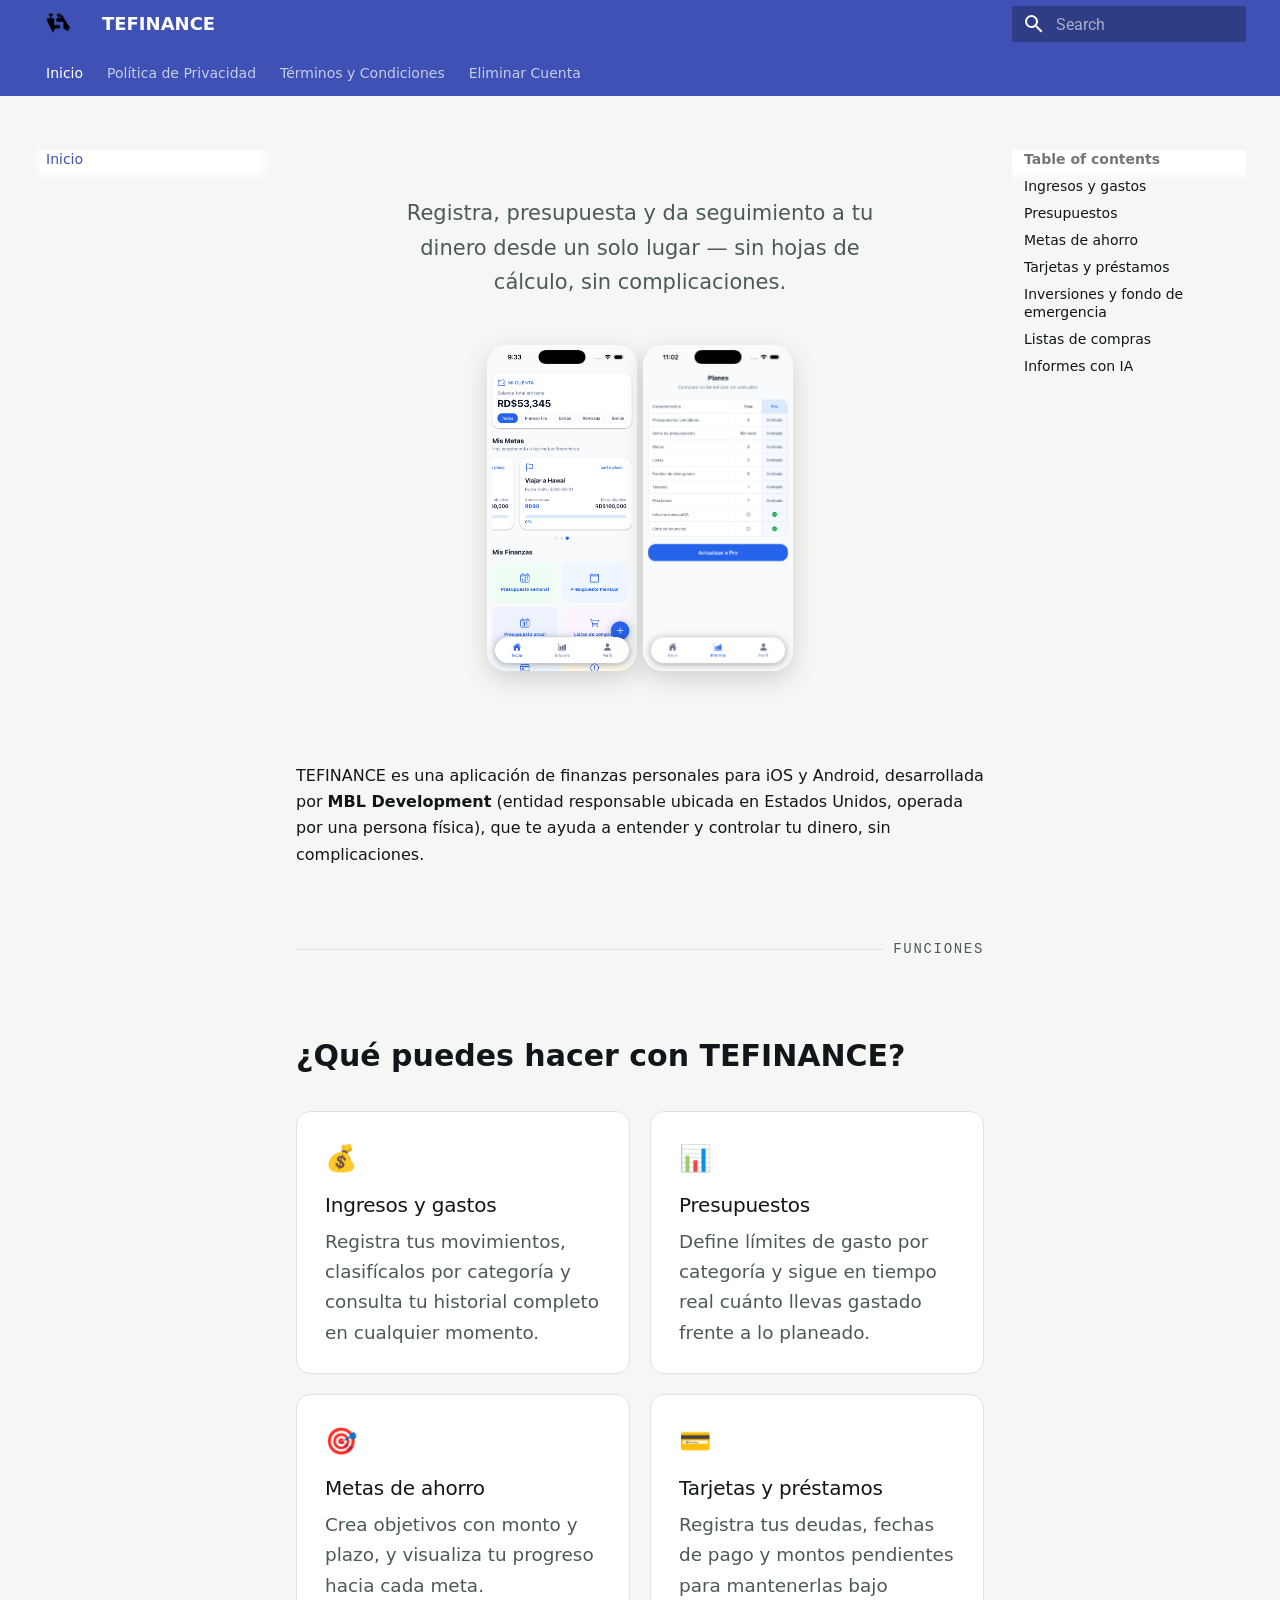
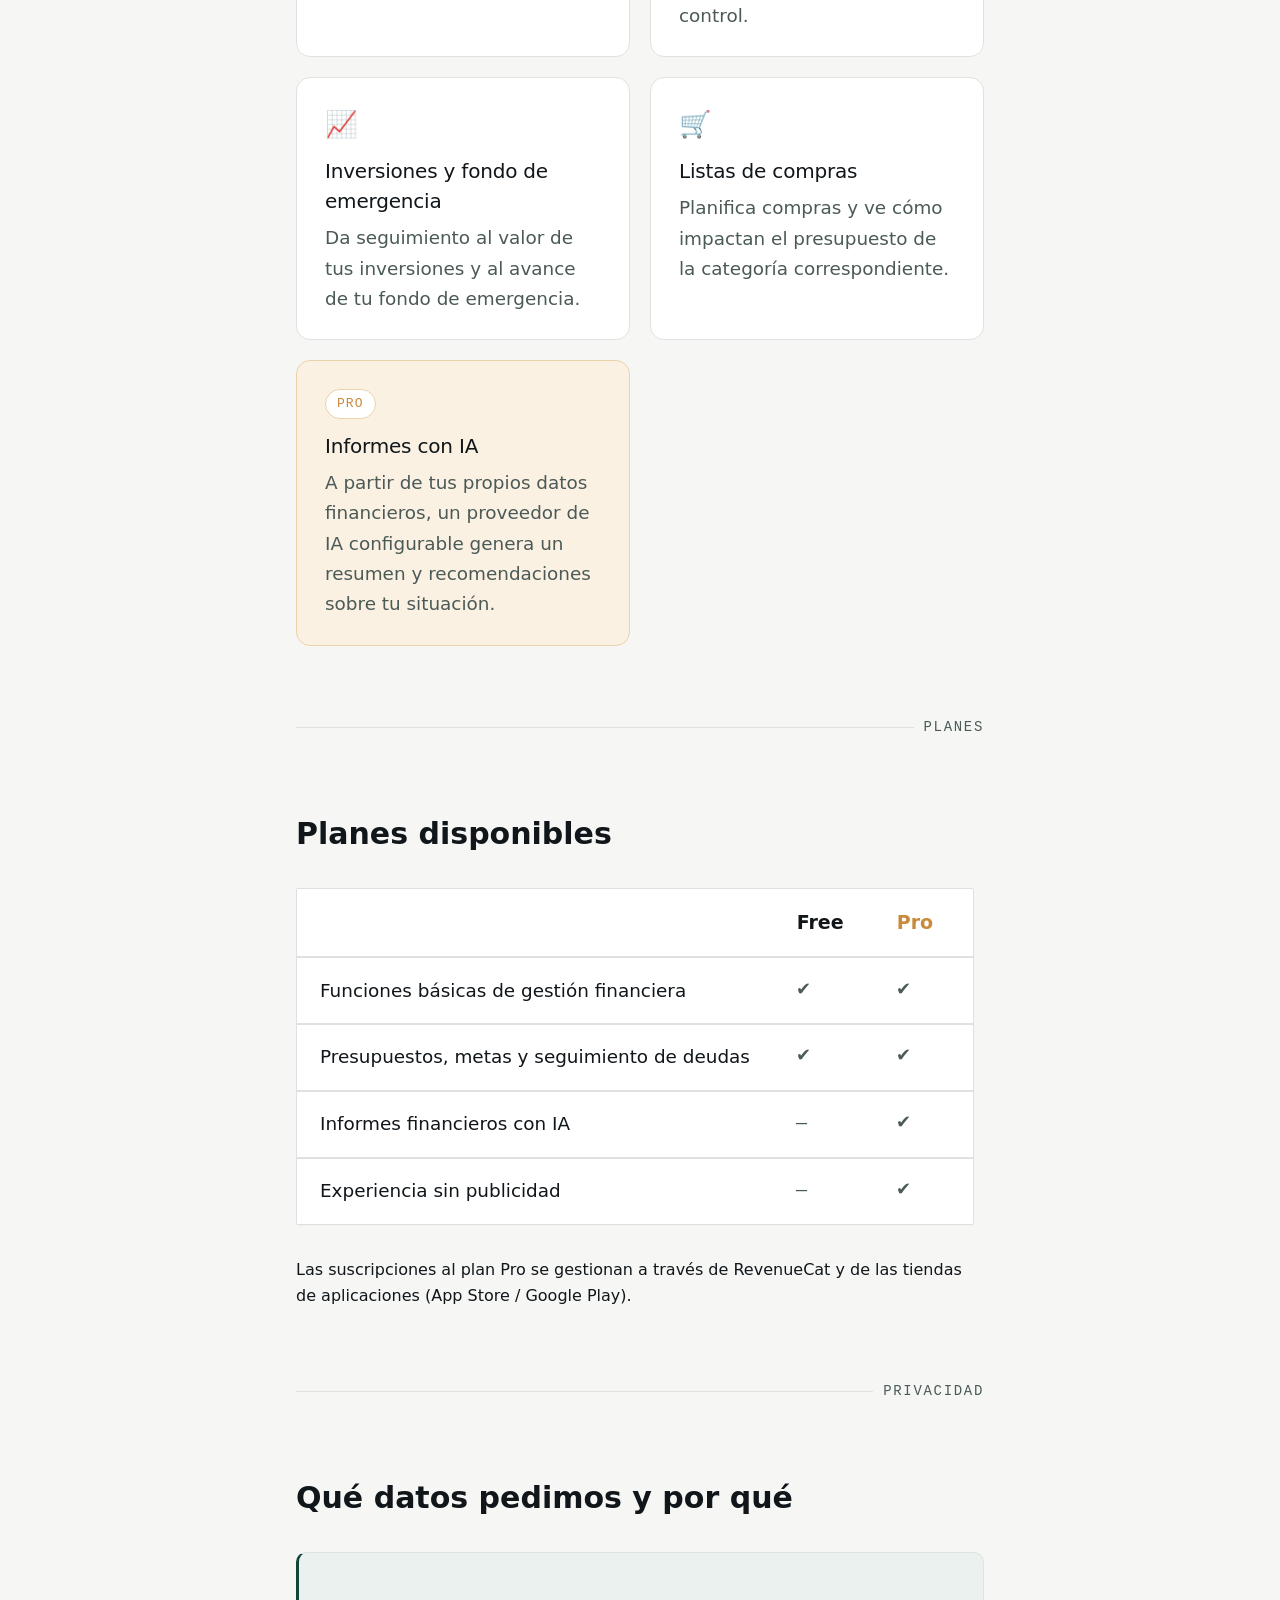
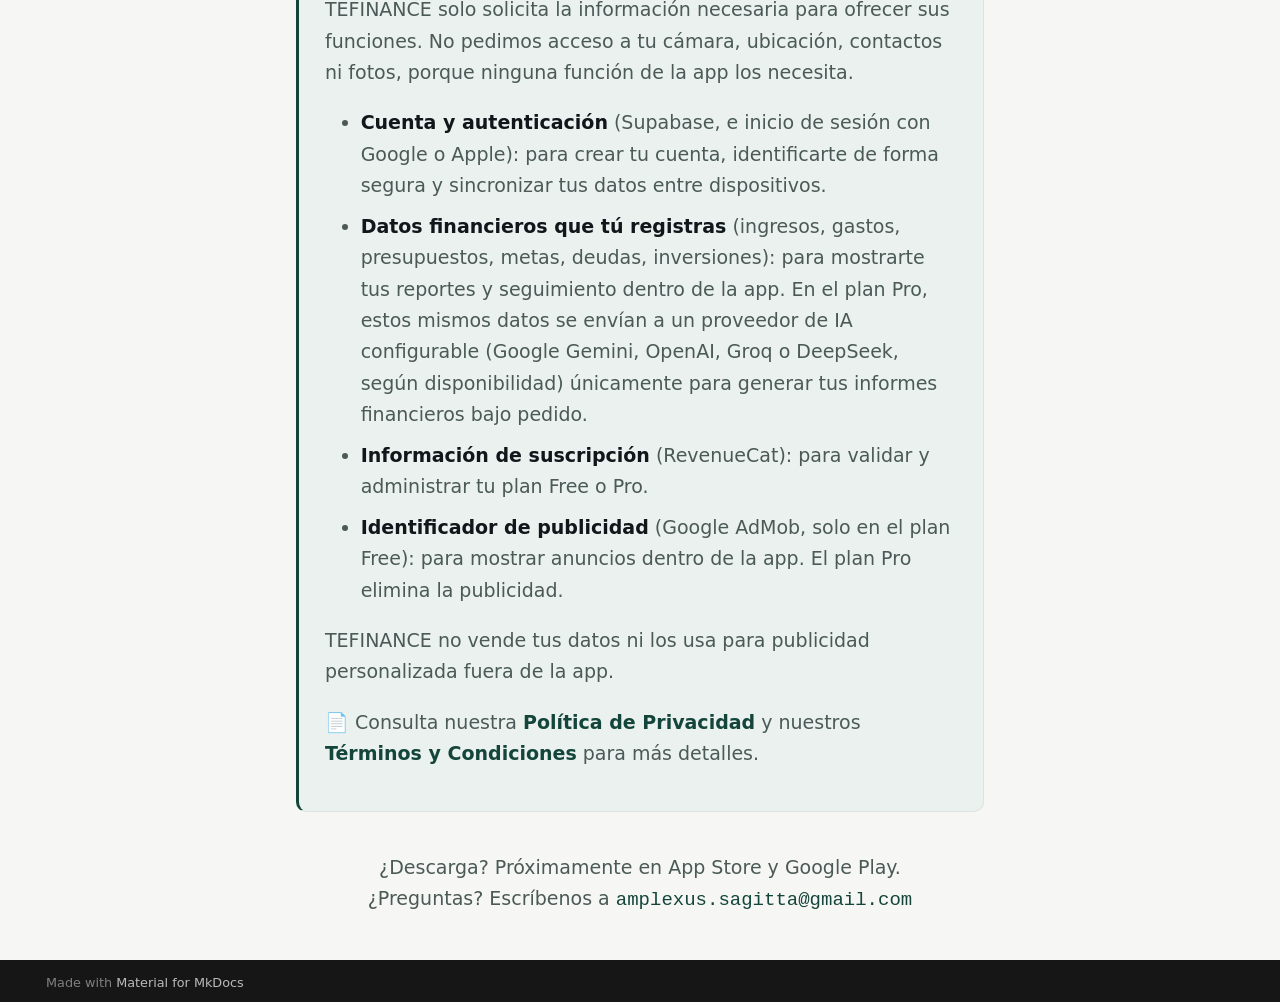
==== index.html @ fc6d8203 "Deployed 354c9df with MkDocs version: 1.6.1" ====
<!doctype html>
<html lang="en" class="no-js">
  <head>
    
      <meta charset="utf-8">
      <meta name="viewport" content="width=device-width,initial-scale=1">
      
        <meta name="description" content="App de finanzas personales para organizar ingresos, presupuestos, metas de ahorro y deudas.">
      
      
        <meta name="author" content="MBL Development">
      
      
        <link rel="canonical" href="https://amplexusagitta.com/">
      
      
      
        <link rel="next" href="privacidad/">
      
      
        
      
      
      <link rel="icon" href="assets/favicon.ico">
      <meta name="generator" content="mkdocs-1.6.1, mkdocs-material-9.7.7">
    
    
      
        <title>TEFINANCE</title>
      
    
    
      <link rel="stylesheet" href="assets/stylesheets/main.ec1eaa64.min.css">
      
        
        <link rel="stylesheet" href="assets/stylesheets/palette.ab4e12ef.min.css">
      
      


    
    
      
    
    
      
        
        
        <link rel="preconnect" href="https://fonts.gstatic.com" crossorigin>
        <link rel="stylesheet" href="https://fonts.googleapis.com/css?family=Roboto:300,300i,400,400i,700,700i%7CRoboto+Mono:400,400i,700,700i&display=fallback">
        <style>:root{--md-text-font:"Roboto";--md-code-font:"Roboto Mono"}</style>
      
    
    
      <link rel="stylesheet" href="assets/extra.css">
    
    <script>__md_scope=new URL(".",location),__md_hash=e=>[...e].reduce(((e,_)=>(e<<5)-e+_.charCodeAt(0)),0),__md_get=(e,_=localStorage,t=__md_scope)=>JSON.parse(_.getItem(t.pathname+"."+e)),__md_set=(e,_,t=localStorage,a=__md_scope)=>{try{t.setItem(a.pathname+"."+e,JSON.stringify(_))}catch(e){}}</script>
    
      

    
    
  </head>
  
  
    
    
    
    
    
    <body dir="ltr" data-md-color-scheme="default" data-md-color-primary="indigo" data-md-color-accent="indigo">
  
    
    <input class="md-toggle" data-md-toggle="drawer" type="checkbox" id="__drawer" autocomplete="off">
    <input class="md-toggle" data-md-toggle="search" type="checkbox" id="__search" autocomplete="off">
    <label class="md-overlay" for="__drawer"></label>
    <div data-md-component="skip">
      
        
        <a href="#finanzas-personales-ios-android" class="md-skip">
          Skip to content
        </a>
      
    </div>
    <div data-md-component="announce">
      
    </div>
    
    
      

<header class="md-header" data-md-component="header">
  <nav class="md-header__inner md-grid" aria-label="Header">
    <a href="." title="TEFINANCE" class="md-header__button md-logo" aria-label="TEFINANCE" data-md-component="logo">
      
  <img src="assets/logo.png" alt="logo">

    </a>
    <label class="md-header__button md-icon" for="__drawer">
      
      <svg xmlns="http://www.w3.org/2000/svg" viewBox="0 0 24 24"><path d="M3 6h18v2H3zm0 5h18v2H3zm0 5h18v2H3z"/></svg>
    </label>
    <div class="md-header__title" data-md-component="header-title">
      <div class="md-header__ellipsis">
        <div class="md-header__topic">
          <span class="md-ellipsis">
            TEFINANCE
          </span>
        </div>
        <div class="md-header__topic" data-md-component="header-topic">
          <span class="md-ellipsis">
            
              Inicio
            
          </span>
        </div>
      </div>
    </div>
    
      
    
    
    
    
      
      
        <label class="md-header__button md-icon" for="__search">
          
          <svg xmlns="http://www.w3.org/2000/svg" viewBox="0 0 24 24"><path d="M9.5 3A6.5 6.5 0 0 1 16 9.5c0 1.61-.59 3.09-1.56 4.23l.27.27h.79l5 5-1.5 1.5-5-5v-.79l-.27-.27A6.52 6.52 0 0 1 9.5 16 6.5 6.5 0 0 1 3 9.5 6.5 6.5 0 0 1 9.5 3m0 2C7 5 5 7 5 9.5S7 14 9.5 14 14 12 14 9.5 12 5 9.5 5"/></svg>
        </label>
        <div class="md-search" data-md-component="search" role="dialog">
  <label class="md-search__overlay" for="__search"></label>
  <div class="md-search__inner" role="search">
    <form class="md-search__form" name="search">
      <input type="text" class="md-search__input" name="query" aria-label="Search" placeholder="Search" autocapitalize="off" autocorrect="off" autocomplete="off" spellcheck="false" data-md-component="search-query" required>
      <label class="md-search__icon md-icon" for="__search">
        
        <svg xmlns="http://www.w3.org/2000/svg" viewBox="0 0 24 24"><path d="M9.5 3A6.5 6.5 0 0 1 16 9.5c0 1.61-.59 3.09-1.56 4.23l.27.27h.79l5 5-1.5 1.5-5-5v-.79l-.27-.27A6.52 6.52 0 0 1 9.5 16 6.5 6.5 0 0 1 3 9.5 6.5 6.5 0 0 1 9.5 3m0 2C7 5 5 7 5 9.5S7 14 9.5 14 14 12 14 9.5 12 5 9.5 5"/></svg>
        
        <svg xmlns="http://www.w3.org/2000/svg" viewBox="0 0 24 24"><path d="M20 11v2H8l5.5 5.5-1.42 1.42L4.16 12l7.92-7.92L13.5 5.5 8 11z"/></svg>
      </label>
      <nav class="md-search__options" aria-label="Search">
        
          <a href="javascript:void(0)" class="md-search__icon md-icon" title="Share" aria-label="Share" data-clipboard data-clipboard-text="" data-md-component="search-share" tabindex="-1">
            
            <svg xmlns="http://www.w3.org/2000/svg" viewBox="0 0 24 24"><path d="M18 16.08c-.76 0-1.44.3-1.96.77L8.91 12.7c.05-.23.09-.46.09-.7s-.04-.47-.09-.7l7.05-4.11c.54.5 1.25.81 2.04.81a3 3 0 0 0 3-3 3 3 0 0 0-3-3 3 3 0 0 0-3 3c0 .24.04.47.09.7L8.04 9.81C7.5 9.31 6.79 9 6 9a3 3 0 0 0-3 3 3 3 0 0 0 3 3c.79 0 1.5-.31 2.04-.81l7.12 4.15c-.05.21-.08.43-.08.66 0 1.61 1.31 2.91 2.92 2.91s2.92-1.3 2.92-2.91A2.92 2.92 0 0 0 18 16.08"/></svg>
          </a>
        
        <button type="reset" class="md-search__icon md-icon" title="Clear" aria-label="Clear" tabindex="-1">
          
          <svg xmlns="http://www.w3.org/2000/svg" viewBox="0 0 24 24"><path d="M19 6.41 17.59 5 12 10.59 6.41 5 5 6.41 10.59 12 5 17.59 6.41 19 12 13.41 17.59 19 19 17.59 13.41 12z"/></svg>
        </button>
      </nav>
      
    </form>
    <div class="md-search__output">
      <div class="md-search__scrollwrap" tabindex="0" data-md-scrollfix>
        <div class="md-search-result" data-md-component="search-result">
          <div class="md-search-result__meta">
            Initializing search
          </div>
          <ol class="md-search-result__list" role="presentation"></ol>
        </div>
      </div>
    </div>
  </div>
</div>
      
    
    
  </nav>
  
</header>
    
    <div class="md-container" data-md-component="container">
      
      
        
          
            
<nav class="md-tabs" aria-label="Tabs" data-md-component="tabs">
  <div class="md-grid">
    <ul class="md-tabs__list">
      
        
  
  
  
    
  
  
    <li class="md-tabs__item md-tabs__item--active">
      <a href="." class="md-tabs__link">
        
  
  
    
  
  Inicio

      </a>
    </li>
  

      
        
  
  
  
  
    <li class="md-tabs__item">
      <a href="privacidad/" class="md-tabs__link">
        
  
  
    
  
  Política de Privacidad

      </a>
    </li>
  

      
        
  
  
  
  
    <li class="md-tabs__item">
      <a href="terminos/" class="md-tabs__link">
        
  
  
    
  
  Términos y Condiciones

      </a>
    </li>
  

      
        
  
  
  
  
    <li class="md-tabs__item">
      <a href="eliminar-cuenta/" class="md-tabs__link">
        
  
  
    
  
  Eliminar Cuenta

      </a>
    </li>
  

      
    </ul>
  </div>
</nav>
          
        
      
      <main class="md-main" data-md-component="main">
        <div class="md-main__inner md-grid">
          
            
              
              <div class="md-sidebar md-sidebar--primary" data-md-component="sidebar" data-md-type="navigation" >
                <div class="md-sidebar__scrollwrap">
                  <div class="md-sidebar__inner">
                    


  


<nav class="md-nav md-nav--primary md-nav--lifted" aria-label="Navigation" data-md-level="0">
  <label class="md-nav__title" for="__drawer">
    <a href="." title="TEFINANCE" class="md-nav__button md-logo" aria-label="TEFINANCE" data-md-component="logo">
      
  <img src="assets/logo.png" alt="logo">

    </a>
    TEFINANCE
  </label>
  
  <ul class="md-nav__list" data-md-scrollfix>
    
      
      
  
  
    
  
  
  
    <li class="md-nav__item md-nav__item--active">
      
      <input class="md-nav__toggle md-toggle" type="checkbox" id="__toc">
      
      
        
      
      
        <label class="md-nav__link md-nav__link--active" for="__toc">
          
  
  
  <span class="md-ellipsis">
    
  
    Inicio
  

    
  </span>
  
  

          <span class="md-nav__icon md-icon"></span>
        </label>
      
      <a href="." class="md-nav__link md-nav__link--active">
        
  
  
  <span class="md-ellipsis">
    
  
    Inicio
  

    
  </span>
  
  

      </a>
      
        

<nav class="md-nav md-nav--secondary" aria-label="Table of contents">
  
  
  
    
  
  
    <label class="md-nav__title" for="__toc">
      <span class="md-nav__icon md-icon"></span>
      Table of contents
    </label>
    <ul class="md-nav__list" data-md-component="toc" data-md-scrollfix>
      
        <li class="md-nav__item">
  <a href="#ingresos-y-gastos" class="md-nav__link">
    <span class="md-ellipsis">
      
        Ingresos y gastos
      
    </span>
  </a>
  
</li>
      
        <li class="md-nav__item">
  <a href="#presupuestos" class="md-nav__link">
    <span class="md-ellipsis">
      
        Presupuestos
      
    </span>
  </a>
  
</li>
      
        <li class="md-nav__item">
  <a href="#metas-de-ahorro" class="md-nav__link">
    <span class="md-ellipsis">
      
        Metas de ahorro
      
    </span>
  </a>
  
</li>
      
        <li class="md-nav__item">
  <a href="#tarjetas-y-prestamos" class="md-nav__link">
    <span class="md-ellipsis">
      
        Tarjetas y préstamos
      
    </span>
  </a>
  
</li>
      
        <li class="md-nav__item">
  <a href="#inversiones-y-fondo-de-emergencia" class="md-nav__link">
    <span class="md-ellipsis">
      
        Inversiones y fondo de emergencia
      
    </span>
  </a>
  
</li>
      
        <li class="md-nav__item">
  <a href="#listas-de-compras" class="md-nav__link">
    <span class="md-ellipsis">
      
        Listas de compras
      
    </span>
  </a>
  
</li>
      
        <li class="md-nav__item">
  <a href="#informes-con-ia" class="md-nav__link">
    <span class="md-ellipsis">
      
        Informes con IA
      
    </span>
  </a>
  
</li>
      
    </ul>
  
</nav>
      
    </li>
  

    
      
      
  
  
  
  
    <li class="md-nav__item">
      <a href="privacidad/" class="md-nav__link">
        
  
  
  <span class="md-ellipsis">
    
  
    Política de Privacidad
  

    
  </span>
  
  

      </a>
    </li>
  

    
      
      
  
  
  
  
    <li class="md-nav__item">
      <a href="terminos/" class="md-nav__link">
        
  
  
  <span class="md-ellipsis">
    
  
    Términos y Condiciones
  

    
  </span>
  
  

      </a>
    </li>
  

    
      
      
  
  
  
  
    <li class="md-nav__item">
      <a href="eliminar-cuenta/" class="md-nav__link">
        
  
  
  <span class="md-ellipsis">
    
  
    Eliminar Cuenta
  

    
  </span>
  
  

      </a>
    </li>
  

    
  </ul>
</nav>
                  </div>
                </div>
              </div>
            
            
              
              <div class="md-sidebar md-sidebar--secondary" data-md-component="sidebar" data-md-type="toc" >
                <div class="md-sidebar__scrollwrap">
                  <div class="md-sidebar__inner">
                    

<nav class="md-nav md-nav--secondary" aria-label="Table of contents">
  
  
  
    
  
  
    <label class="md-nav__title" for="__toc">
      <span class="md-nav__icon md-icon"></span>
      Table of contents
    </label>
    <ul class="md-nav__list" data-md-component="toc" data-md-scrollfix>
      
        <li class="md-nav__item">
  <a href="#ingresos-y-gastos" class="md-nav__link">
    <span class="md-ellipsis">
      
        Ingresos y gastos
      
    </span>
  </a>
  
</li>
      
        <li class="md-nav__item">
  <a href="#presupuestos" class="md-nav__link">
    <span class="md-ellipsis">
      
        Presupuestos
      
    </span>
  </a>
  
</li>
      
        <li class="md-nav__item">
  <a href="#metas-de-ahorro" class="md-nav__link">
    <span class="md-ellipsis">
      
        Metas de ahorro
      
    </span>
  </a>
  
</li>
      
        <li class="md-nav__item">
  <a href="#tarjetas-y-prestamos" class="md-nav__link">
    <span class="md-ellipsis">
      
        Tarjetas y préstamos
      
    </span>
  </a>
  
</li>
      
        <li class="md-nav__item">
  <a href="#inversiones-y-fondo-de-emergencia" class="md-nav__link">
    <span class="md-ellipsis">
      
        Inversiones y fondo de emergencia
      
    </span>
  </a>
  
</li>
      
        <li class="md-nav__item">
  <a href="#listas-de-compras" class="md-nav__link">
    <span class="md-ellipsis">
      
        Listas de compras
      
    </span>
  </a>
  
</li>
      
        <li class="md-nav__item">
  <a href="#informes-con-ia" class="md-nav__link">
    <span class="md-ellipsis">
      
        Informes con IA
      
    </span>
  </a>
  
</li>
      
    </ul>
  
</nav>
                  </div>
                </div>
              </div>
            
          
          
            <div class="md-content" data-md-component="content">
              
              <article class="md-content__inner md-typeset">
                
                  



<div class="tf-hero">
<h1 id="finanzas-personales-ios-android">Finanzas personales · iOS &amp; Android</h1>
<p>Registra, presupuesta y da seguimiento a tu dinero desde un solo lugar — sin hojas de cálculo, sin complicaciones.</p>
<div class="tf-hero-shots">
<p><img alt="Captura de pantalla de la app TEFINANCE" class="phone-image" src="assets/iphone.jpg" style="width:150px" />
<img alt="Captura de pantalla de la app TEFINANCE" class="phone-image" src="assets/suscripcion.png" style="width:150px" /></p>
</div>
</div>
<p>TEFINANCE es una aplicación de finanzas personales para iOS y Android, desarrollada por <strong>MBL Development</strong> (entidad responsable ubicada en Estados Unidos, operada por una persona física), que te ayuda a entender y controlar tu dinero, sin complicaciones.</p>
<div class="tf-rule"><span>Funciones</span></div>

<p class="tf-section-title">¿Qué puedes hacer con TEFINANCE?</p>

<div class="tf-grid">
<div class="tf-card">
<p><span class="tf-card-icon">💰</span></p>
<h3 id="ingresos-y-gastos">Ingresos y gastos</h3>
<p>Registra tus movimientos, clasifícalos por categoría y consulta tu historial completo en cualquier momento.</p>
</div>
<div class="tf-card">
<p><span class="tf-card-icon">📊</span></p>
<h3 id="presupuestos">Presupuestos</h3>
<p>Define límites de gasto por categoría y sigue en tiempo real cuánto llevas gastado frente a lo planeado.</p>
</div>
<div class="tf-card">
<p><span class="tf-card-icon">🎯</span></p>
<h3 id="metas-de-ahorro">Metas de ahorro</h3>
<p>Crea objetivos con monto y plazo, y visualiza tu progreso hacia cada meta.</p>
</div>
<div class="tf-card">
<p><span class="tf-card-icon">💳</span></p>
<h3 id="tarjetas-y-prestamos">Tarjetas y préstamos</h3>
<p>Registra tus deudas, fechas de pago y montos pendientes para mantenerlas bajo control.</p>
</div>
<div class="tf-card">
<p><span class="tf-card-icon">📈</span></p>
<h3 id="inversiones-y-fondo-de-emergencia">Inversiones y fondo de emergencia</h3>
<p>Da seguimiento al valor de tus inversiones y al avance de tu fondo de emergencia.</p>
</div>
<div class="tf-card">
<p><span class="tf-card-icon">🛒</span></p>
<h3 id="listas-de-compras">Listas de compras</h3>
<p>Planifica compras y ve cómo impactan el presupuesto de la categoría correspondiente.</p>
</div>
<div class="tf-card tf-card-pro">
<p><span class="tf-card-badge">Pro</span></p>
<h3 id="informes-con-ia">Informes con IA</h3>
<p>A partir de tus propios datos financieros, un proveedor de IA configurable genera un resumen y recomendaciones sobre tu situación.</p>
</div>
</div>
<div class="tf-rule"><span>Planes</span></div>

<p class="tf-section-title">Planes disponibles</p>

<div class="tf-pricing">
<table>
<thead>
<tr>
<th></th>
<th>Free</th>
<th>Pro</th>
</tr>
</thead>
<tbody>
<tr>
<td>Funciones básicas de gestión financiera</td>
<td>✔</td>
<td>✔</td>
</tr>
<tr>
<td>Presupuestos, metas y seguimiento de deudas</td>
<td>✔</td>
<td>✔</td>
</tr>
<tr>
<td>Informes financieros con IA</td>
<td>—</td>
<td>✔</td>
</tr>
<tr>
<td>Experiencia sin publicidad</td>
<td>—</td>
<td>✔</td>
</tr>
</tbody>
</table>
</div>
<p>Las suscripciones al plan Pro se gestionan a través de RevenueCat y de las tiendas de aplicaciones (App Store / Google Play).</p>
<div class="tf-rule"><span>Privacidad</span></div>

<p class="tf-section-title">Qué datos pedimos y por qué</p>

<div class="tf-note">
<p>TEFINANCE solo solicita la información necesaria para ofrecer sus funciones. No pedimos acceso a tu cámara, ubicación, contactos ni fotos, porque ninguna función de la app los necesita.</p>
<ul>
<li><strong>Cuenta y autenticación</strong> (Supabase, e inicio de sesión con Google o Apple): para crear tu cuenta, identificarte de forma segura y sincronizar tus datos entre dispositivos.</li>
<li><strong>Datos financieros que tú registras</strong> (ingresos, gastos, presupuestos, metas, deudas, inversiones): para mostrarte tus reportes y seguimiento dentro de la app. En el plan Pro, estos mismos datos se envían a un proveedor de IA configurable (Google Gemini, OpenAI, Groq o DeepSeek, según disponibilidad) únicamente para generar tus informes financieros bajo pedido.</li>
<li><strong>Información de suscripción</strong> (RevenueCat): para validar y administrar tu plan Free o Pro.</li>
<li><strong>Identificador de publicidad</strong> (Google AdMob, solo en el plan Free): para mostrar anuncios dentro de la app. El plan Pro elimina la publicidad.</li>
</ul>
<p>TEFINANCE no vende tus datos ni los usa para publicidad personalizada fuera de la app.</p>
<p>📄 Consulta nuestra <a href="privacidad/">Política de Privacidad</a> y nuestros <a href="terminos/">Términos y Condiciones</a> para más detalles.</p>
</div>
<div class="tf-footer">
¿Descarga? Próximamente en App Store y Google Play.<br>
¿Preguntas? Escríbenos a <a href="mailto:amplexus.sagitta@gmail.com">amplexus.sagitta@gmail.com</a>
</div>












                
              </article>
            </div>
          
          
<script>var target=document.getElementById(location.hash.slice(1));target&&target.name&&(target.checked=target.name.startsWith("__tabbed_"))</script>
        </div>
        
      </main>
      
        <footer class="md-footer">
  
  <div class="md-footer-meta md-typeset">
    <div class="md-footer-meta__inner md-grid">
      <div class="md-copyright">
  
  
    Made with
    <a href="https://squidfunk.github.io/mkdocs-material/" target="_blank" rel="noopener">
      Material for MkDocs
    </a>
  
</div>
      
    </div>
  </div>
</footer>
      
    </div>
    <div class="md-dialog" data-md-component="dialog">
      <div class="md-dialog__inner md-typeset"></div>
    </div>
    
    
    
      
      
      <script id="__config" type="application/json">{"annotate": null, "base": ".", "features": ["navigation.tabs", "navigation.sections", "search.share"], "search": "assets/javascripts/workers/search.2c215733.min.js", "tags": null, "translations": {"clipboard.copied": "Copied to clipboard", "clipboard.copy": "Copy to clipboard", "search.result.more.one": "1 more on this page", "search.result.more.other": "# more on this page", "search.result.none": "No matching documents", "search.result.one": "1 matching document", "search.result.other": "# matching documents", "search.result.placeholder": "Type to start searching", "search.result.term.missing": "Missing", "select.version": "Select version"}, "version": null}</script>
    
    
      <script src="assets/javascripts/bundle.d7400e89.min.js"></script>
      
    
  </body>
</html>
---- assets/stylesheets/main.ec1eaa64.min.css ----
@charset "UTF-8";html{-webkit-text-size-adjust:none;-moz-text-size-adjust:none;text-size-adjust:none;box-sizing:border-box}*,:after,:before{box-sizing:inherit}@media (prefers-reduced-motion){*,:after,:before{transition:none!important}}body{margin:0}a,button,input,label{-webkit-tap-highlight-color:transparent}a{color:inherit;text-decoration:none}hr{border:0;box-sizing:initial;display:block;height:.05rem;overflow:visible;padding:0}small{font-size:80%}sub,sup{line-height:1em}img{border-style:none}table{border-collapse:initial;border-spacing:0}td,th{font-weight:400;vertical-align:top}button{background:#0000;border:0;font-family:inherit;font-size:inherit;margin:0;padding:0}input{border:0;outline:none}:root{--md-primary-fg-color:#4051b5;--md-primary-fg-color--light:#5d6cc0;--md-primary-fg-color--dark:#303fa1;--md-primary-bg-color:#fff;--md-primary-bg-color--light:#ffffffb3;--md-accent-fg-color:#526cfe;--md-accent-fg-color--transparent:#526cfe1a;--md-accent-bg-color:#fff;--md-accent-bg-color--light:#ffffffb3}[data-md-color-scheme=default]{color-scheme:light}[data-md-color-scheme=default] img[src$="#gh-dark-mode-only"],[data-md-color-scheme=default] img[src$="#only-dark"]{display:none}:root,[data-md-color-scheme=default]{--md-hue:225deg;--md-default-fg-color:#000000de;--md-default-fg-color--light:#0000008a;--md-default-fg-color--lighter:#00000052;--md-default-fg-color--lightest:#00000012;--md-default-bg-color:#fff;--md-default-bg-color--light:#ffffffb3;--md-default-bg-color--lighter:#ffffff4d;--md-default-bg-color--lightest:#ffffff1f;--md-code-fg-color:#36464e;--md-code-bg-color:#f5f5f5;--md-code-bg-color--light:#f5f5f5b3;--md-code-bg-color--lighter:#f5f5f54d;--md-code-hl-color:#4287ff;--md-code-hl-color--light:#4287ff1a;--md-code-hl-number-color:#d52a2a;--md-code-hl-special-color:#db1457;--md-code-hl-function-color:#a846b9;--md-code-hl-constant-color:#6e59d9;--md-code-hl-keyword-color:#3f6ec6;--md-code-hl-string-color:#1c7d4d;--md-code-hl-name-color:var(--md-code-fg-color);--md-code-hl-operator-color:var(--md-default-fg-color--light);--md-code-hl-punctuation-color:var(--md-default-fg-color--light);--md-code-hl-comment-color:var(--md-default-fg-color--light);--md-code-hl-generic-color:var(--md-default-fg-color--light);--md-code-hl-variable-color:var(--md-default-fg-color--light);--md-typeset-color:var(--md-default-fg-color);--md-typeset-a-color:var(--md-primary-fg-color);--md-typeset-del-color:#f5503d26;--md-typeset-ins-color:#0bd57026;--md-typeset-kbd-color:#fafafa;--md-typeset-kbd-accent-color:#fff;--md-typeset-kbd-border-color:#b8b8b8;--md-typeset-mark-color:#ffff0080;--md-typeset-table-color:#0000001f;--md-typeset-table-color--light:rgba(0,0,0,.035);--md-admonition-fg-color:var(--md-default-fg-color);--md-admonition-bg-color:var(--md-default-bg-color);--md-warning-fg-color:#000000de;--md-warning-bg-color:#ff9;--md-footer-fg-color:#fff;--md-footer-fg-color--light:#ffffffb3;--md-footer-fg-color--lighter:#ffffff73;--md-footer-bg-color:#000000de;--md-footer-bg-color--dark:#00000052;--md-shadow-z1:0 0.2rem 0.5rem #0000000d,0 0 0.05rem #0000001a;--md-shadow-z2:0 0.2rem 0.5rem #0000001a,0 0 0.05rem #00000040;--md-shadow-z3:0 0.2rem 0.5rem #0003,0 0 0.05rem #00000059}.md-icon svg{fill:currentcolor;display:block;height:1.2rem;width:1.2rem}body{-webkit-font-smoothing:antialiased;-moz-osx-font-smoothing:grayscale;--md-text-font-family:var(--md-text-font,_),-apple-system,BlinkMacSystemFont,Helvetica,Arial,sans-serif;--md-code-font-family:var(--md-code-font,_),SFMono-Regular,Consolas,Menlo,monospace}aside,body,input{font-feature-settings:"kern","liga";color:var(--md-typeset-color);font-family:var(--md-text-font-family)}code,kbd,pre{font-feature-settings:"kern";font-family:var(--md-code-font-family)}:root{--md-typeset-table-sort-icon:url('data:image/svg+xml;charset=utf-8,<svg xmlns="http://www.w3.org/2000/svg" viewBox="0 0 24 24"><path d="m18 21-4-4h3V7h-3l4-4 4 4h-3v10h3M2 19v-2h10v2M2 13v-2h7v2M2 7V5h4v2z"/></svg>');--md-typeset-table-sort-icon--asc:url('data:image/svg+xml;charset=utf-8,<svg xmlns="http://www.w3.org/2000/svg" viewBox="0 0 24 24"><path d="M19 17h3l-4 4-4-4h3V3h2M2 17h10v2H2M6 5v2H2V5m0 6h7v2H2z"/></svg>');--md-typeset-table-sort-icon--desc:url('data:image/svg+xml;charset=utf-8,<svg xmlns="http://www.w3.org/2000/svg" viewBox="0 0 24 24"><path d="M19 7h3l-4-4-4 4h3v14h2M2 17h10v2H2M6 5v2H2V5m0 6h7v2H2z"/></svg>')}.md-typeset{-webkit-print-color-adjust:exact;color-adjust:exact;font-size:.8rem;line-height:1.6;overflow-wrap:break-word}@media print{.md-typeset{font-size:.68rem}}.md-typeset blockquote,.md-typeset dl,.md-typeset figure,.md-typeset ol,.md-typeset pre,.md-typeset ul{margin-bottom:1em;margin-top:1em}.md-typeset h1{color:var(--md-default-fg-color--light);font-size:2em;line-height:1.3;margin:0 0 1.25em}.md-typeset h1,.md-typeset h2{font-weight:300;letter-spacing:-.01em}.md-typeset h2{font-size:1.5625em;line-height:1.4;margin:1.6em 0 .64em}.md-typeset h3{font-size:1.25em;font-weight:400;letter-spacing:-.01em;line-height:1.5;margin:1.6em 0 .8em}.md-typeset h2+h3{margin-top:.8em}.md-typeset h4{font-weight:700;letter-spacing:-.01em;margin:1em 0}.md-typeset h5,.md-typeset h6{color:var(--md-default-fg-color--light);font-size:.8em;font-weight:700;letter-spacing:-.01em;margin:1.25em 0}.md-typeset h5{text-transform:uppercase}.md-typeset h5 code{text-transform:none}.md-typeset hr{border-bottom:.05rem solid var(--md-default-fg-color--lightest);display:flow-root;margin:1.5em 0}.md-typeset a{color:var(--md-typeset-a-color);word-break:break-word}.md-typeset a,.md-typeset a:before{transition:color 125ms}.md-typeset a:focus,.md-typeset a:hover{color:var(--md-accent-fg-color)}.md-typeset a:focus code,.md-typeset a:hover code{background-color:var(--md-accent-fg-color--transparent);color:var(--md-accent-fg-color)}.md-typeset a code{color:var(--md-typeset-a-color)}.md-typeset a.focus-visible{outline-color:var(--md-accent-fg-color);outline-offset:.2rem}.md-typeset code,.md-typeset kbd,.md-typeset pre{color:var(--md-code-fg-color);direction:ltr;font-variant-ligatures:none;transition:background-color 125ms}@media print{.md-typeset code,.md-typeset kbd,.md-typeset pre{white-space:pre-wrap}}.md-typeset code{background-color:var(--md-code-bg-color);border-radius:.1rem;-webkit-box-decoration-break:clone;box-decoration-break:clone;font-size:.85em;padding:0 .2941176471em;transition:color 125ms,background-color 125ms;word-break:break-word}.md-typeset code:not(.focus-visible){-webkit-tap-highlight-color:transparent;outline:none}.md-typeset pre{display:flow-root;line-height:1.4;position:relative}.md-typeset pre>code{-webkit-box-decoration-break:slice;box-decoration-break:slice;box-shadow:none;display:block;margin:0;outline-color:var(--md-accent-fg-color);overflow:auto;padding:.7720588235em 1.1764705882em;scrollbar-color:var(--md-default-fg-color--lighter) #0000;scrollbar-width:thin;touch-action:auto;word-break:normal}.md-typeset pre>code:hover{scrollbar-color:var(--md-accent-fg-color) #0000}.md-typeset pre>code::-webkit-scrollbar{height:.2rem;width:.2rem}.md-typeset pre>code::-webkit-scrollbar-thumb{background-color:var(--md-default-fg-color--lighter)}.md-typeset pre>code::-webkit-scrollbar-thumb:hover{background-color:var(--md-accent-fg-color)}.md-typeset kbd{background-color:var(--md-typeset-kbd-color);border-radius:.1rem;box-shadow:0 .1rem 0 .05rem var(--md-typeset-kbd-border-color),0 .1rem 0 var(--md-typeset-kbd-border-color),0 -.1rem .2rem var(--md-typeset-kbd-accent-color) inset;color:var(--md-default-fg-color);display:inline-block;font-size:.75em;padding:0 .6666666667em;vertical-align:text-top;word-break:break-word}.md-typeset mark{background-color:var(--md-typeset-mark-color);-webkit-box-decoration-break:clone;box-decoration-break:clone;color:inherit;word-break:break-word}.md-typeset abbr{cursor:help;text-decoration:none}.md-typeset [data-preview],.md-typeset abbr{border-bottom:.05rem dotted var(--md-default-fg-color--light)}.md-typeset small{opacity:.75}[dir=ltr] .md-typeset sub,[dir=ltr] .md-typeset sup{margin-left:.078125em}[dir=rtl] .md-typeset sub,[dir=rtl] .md-typeset sup{margin-right:.078125em}[dir=ltr] .md-typeset blockquote{padding-left:.6rem}[dir=rtl] .md-typeset blockquote{padding-right:.6rem}[dir=ltr] .md-typeset blockquote{border-left:.2rem solid var(--md-default-fg-color--lighter)}[dir=rtl] .md-typeset blockquote{border-right:.2rem solid var(--md-default-fg-color--lighter)}.md-typeset blockquote{color:var(--md-default-fg-color--light);margin-left:0;margin-right:0}.md-typeset ul{list-style-type:disc}.md-typeset ul[type]{list-style-type:revert-layer}[dir=ltr] .md-typeset ol,[dir=ltr] .md-typeset ul{margin-left:.625em}[dir=rtl] .md-typeset ol,[dir=rtl] .md-typeset ul{margin-right:.625em}.md-typeset ol,.md-typeset ul{padding:0}.md-typeset ol:not([hidden]),.md-typeset ul:not([hidden]){display:flow-root}.md-typeset ol ol,.md-typeset ul ol{list-style-type:lower-alpha}.md-typeset ol ol ol,.md-typeset ul ol ol{list-style-type:lower-roman}.md-typeset ol ol ol ol,.md-typeset ul ol ol ol{list-style-type:upper-alpha}.md-typeset ol ol ol ol ol,.md-typeset ul ol ol ol ol{list-style-type:upper-roman}.md-typeset ol[type],.md-typeset ul[type]{list-style-type:revert-layer}[dir=ltr] .md-typeset ol li,[dir=ltr] .md-typeset ul li{margin-left:1.25em}[dir=rtl] .md-typeset ol li,[dir=rtl] .md-typeset ul li{margin-right:1.25em}.md-typeset ol li,.md-typeset ul li{margin-bottom:.5em}.md-typeset ol li blockquote,.md-typeset ol li p,.md-typeset ul li blockquote,.md-typeset ul li p{margin:.5em 0}.md-typeset ol li:last-child,.md-typeset ul li:last-child{margin-bottom:0}[dir=ltr] .md-typeset ol li ol,[dir=ltr] .md-typeset ol li ul,[dir=ltr] .md-typeset ul li ol,[dir=ltr] .md-typeset ul li ul{margin-left:.625em}[dir=rtl] .md-typeset ol li ol,[dir=rtl] .md-typeset ol li ul,[dir=rtl] .md-typeset ul li ol,[dir=rtl] .md-typeset ul li ul{margin-right:.625em}.md-typeset ol li ol,.md-typeset ol li ul,.md-typeset ul li ol,.md-typeset ul li ul{margin-bottom:.5em;margin-top:.5em}[dir=ltr] .md-typeset dd{margin-left:1.875em}[dir=rtl] .md-typeset dd{margin-right:1.875em}.md-typeset dd{margin-bottom:1.5em;margin-top:1em}.md-typeset img,.md-typeset svg,.md-typeset video{height:auto;max-width:100%}.md-typeset img[align=left]{margin:1em 1em 1em 0}.md-typeset img[align=right]{margin:1em 0 1em 1em}.md-typeset img[align]:only-child{margin-top:0}.md-typeset figure{display:flow-root;margin:1em auto;max-width:100%;text-align:center;width:fit-content}.md-typeset figure img{display:block;margin:0 auto}.md-typeset figcaption{font-style:italic;margin:1em auto;max-width:24rem}.md-typeset iframe{max-width:100%}.md-typeset table:not([class]){background-color:var(--md-default-bg-color);border:.05rem solid var(--md-typeset-table-color);border-radius:.1rem;display:inline-block;font-size:.64rem;max-width:100%;overflow:auto;touch-action:auto}@media print{.md-typeset table:not([class]){display:table}}.md-typeset table:not([class])+*{margin-top:1.5em}.md-typeset table:not([class]) td>:first-child,.md-typeset table:not([class]) th>:first-child{margin-top:0}.md-typeset table:not([class]) td>:last-child,.md-typeset table:not([class]) th>:last-child{margin-bottom:0}.md-typeset table:not([class]) td:not([align]),.md-typeset table:not([class]) th:not([align]){text-align:left}[dir=rtl] .md-typeset table:not([class]) td:not([align]),[dir=rtl] .md-typeset table:not([class]) th:not([align]){text-align:right}.md-typeset table:not([class]) th{font-weight:700;min-width:5rem;padding:.9375em 1.25em;vertical-align:top}.md-typeset table:not([class]) td{border-top:.05rem solid var(--md-typeset-table-color);padding:.9375em 1.25em;vertical-align:top}.md-typeset table:not([class]) tbody tr{transition:background-color 125ms}.md-typeset table:not([class]) tbody tr:hover{background-color:var(--md-typeset-table-color--light);box-shadow:0 .05rem 0 var(--md-default-bg-color) inset}.md-typeset table:not([class]) a{word-break:normal}.md-typeset table th[role=columnheader]{cursor:pointer}[dir=ltr] .md-typeset table th[role=columnheader]:after{margin-left:.5em}[dir=rtl] .md-typeset table th[role=columnheader]:after{margin-right:.5em}.md-typeset table th[role=columnheader]:after{content:"";display:inline-block;height:1.2em;-webkit-mask-image:var(--md-typeset-table-sort-icon);mask-image:var(--md-typeset-table-sort-icon);-webkit-mask-repeat:no-repeat;mask-repeat:no-repeat;-webkit-mask-size:contain;mask-size:contain;transition:background-color 125ms;vertical-align:text-bottom;width:1.2em}.md-typeset table th[role=columnheader]:hover:after{background-color:var(--md-default-fg-color--lighter)}.md-typeset table th[role=columnheader][aria-sort=ascending]:after{background-color:var(--md-default-fg-color--light);-webkit-mask-image:var(--md-typeset-table-sort-icon--asc);mask-image:var(--md-typeset-table-sort-icon--asc)}.md-typeset table th[role=columnheader][aria-sort=descending]:after{background-color:var(--md-default-fg-color--light);-webkit-mask-image:var(--md-typeset-table-sort-icon--desc);mask-image:var(--md-typeset-table-sort-icon--desc)}.md-typeset__scrollwrap{margin:1em -.8rem;overflow-x:auto;touch-action:auto}.md-typeset__table{display:inline-block;margin-bottom:.5em;padding:0 .8rem}@media print{.md-typeset__table{display:block}}html .md-typeset__table table{display:table;margin:0;overflow:hidden;width:100%}@media screen and (max-width:44.984375em){.md-content__inner>pre{margin:1em -.8rem}.md-content__inner>pre code{border-radius:0}}.md-typeset .md-author{border-radius:100%;display:block;flex-shrink:0;height:1.6rem;overflow:hidden;position:relative;transition:color 125ms,transform 125ms;width:1.6rem}.md-typeset .md-author img{display:block}.md-typeset .md-author--more{background:var(--md-default-fg-color--lightest);color:var(--md-default-fg-color--lighter);font-size:.6rem;font-weight:700;line-height:1.6rem;text-align:center}.md-typeset .md-author--long{height:2.4rem;width:2.4rem}.md-typeset a.md-author{transform:scale(1)}.md-typeset a.md-author img{border-radius:100%;filter:grayscale(100%) opacity(75%);transition:filter 125ms}.md-typeset a.md-author:focus,.md-typeset a.md-author:hover{transform:scale(1.1);z-index:1}.md-typeset a.md-author:focus img,.md-typeset a.md-author:hover img{filter:grayscale(0)}.md-banner{background-color:var(--md-footer-bg-color);color:var(--md-footer-fg-color);overflow:auto}@media print{.md-banner{display:none}}.md-banner--warning{background-color:var(--md-warning-bg-color);color:var(--md-warning-fg-color)}.md-banner__inner{font-size:.7rem;margin:.6rem auto;padding:0 .8rem}[dir=ltr] .md-banner__button{float:right}[dir=rtl] .md-banner__button{float:left}.md-banner__button{color:inherit;cursor:pointer;transition:opacity .25s}.no-js .md-banner__button{display:none}.md-banner__button:hover{opacity:.7}html{font-size:125%;height:100%;overflow-x:hidden}@media screen and (min-width:100em){html{font-size:137.5%}}@media screen and (min-width:125em){html{font-size:150%}}body{background-color:var(--md-default-bg-color);display:flex;flex-direction:column;font-size:.5rem;min-height:100%;position:relative;width:100%}@media print{body{display:block}}@media screen and (max-width:59.984375em){body[data-md-scrolllock]{position:fixed}}.md-grid{margin-left:auto;margin-right:auto;max-width:61rem}.md-container{display:flex;flex-direction:column;flex-grow:1}@media print{.md-container{display:block}}.md-main{flex-grow:1}.md-main__inner{display:flex;height:100%;margin-top:1.5rem}.md-ellipsis{overflow:hidden;text-overflow:ellipsis}.md-toggle{display:none}.md-option{height:0;opacity:0;position:absolute;width:0}.md-option:checked+label:not([hidden]){display:block}.md-option.focus-visible+label{outline-color:var(--md-accent-fg-color);outline-style:auto}.md-skip{background-color:var(--md-default-fg-color);border-radius:.1rem;color:var(--md-default-bg-color);font-size:.64rem;margin:.5rem;opacity:0;outline-color:var(--md-accent-fg-color);padding:.3rem .5rem;position:fixed;transform:translateY(.4rem);z-index:-1}.md-skip:focus{opacity:1;transform:translateY(0);transition:transform .25s cubic-bezier(.4,0,.2,1),opacity 175ms 75ms;z-index:10}@page{margin:25mm}:root{--md-clipboard-icon:url('data:image/svg+xml;charset=utf-8,<svg xmlns="http://www.w3.org/2000/svg" viewBox="0 0 24 24"><path d="M19 21H8V7h11m0-2H8a2 2 0 0 0-2 2v14a2 2 0 0 0 2 2h11a2 2 0 0 0 2-2V7a2 2 0 0 0-2-2m-3-4H4a2 2 0 0 0-2 2v14h2V3h12z"/></svg>')}.md-clipboard{border-radius:.1rem;color:var(--md-default-fg-color--lightest);cursor:pointer;height:1.5em;outline-color:var(--md-accent-fg-color);outline-offset:.1rem;transition:color .25s;width:1.5em;z-index:1}@media print{.md-clipboard{display:none}}.md-clipboard:not(.focus-visible){-webkit-tap-highlight-color:transparent;outline:none}:hover>.md-clipboard{color:var(--md-default-fg-color--light)}.md-clipboard:focus,.md-clipboard:hover{color:var(--md-accent-fg-color)}.md-clipboard:after{background-color:currentcolor;content:"";display:block;height:1.125em;margin:0 auto;-webkit-mask-image:var(--md-clipboard-icon);mask-image:var(--md-clipboard-icon);-webkit-mask-position:center;mask-position:center;-webkit-mask-repeat:no-repeat;mask-repeat:no-repeat;-webkit-mask-size:contain;mask-size:contain;width:1.125em}.md-clipboard--inline{cursor:pointer}.md-clipboard--inline code{transition:color .25s,background-color .25s}.md-clipboard--inline:focus code,.md-clipboard--inline:hover code{background-color:var(--md-accent-fg-color--transparent);color:var(--md-accent-fg-color)}:root{--md-code-select-icon:url('data:image/svg+xml;charset=utf-8,<svg xmlns="http://www.w3.org/2000/svg" viewBox="0 0 24 24"><path d="M19 19h-4v2h4c1.1 0 2-.9 2-2v-4h-2m0-12h-4v2h4v4h2V5c0-1.1-.9-2-2-2M5 5h4V3H5c-1.1 0-2 .9-2 2v4h2m0 6H3v4c0 1.1.9 2 2 2h4v-2H5zm2-4h2v2H7zm4 0h2v2h-2zm4 0h2v2h-2zM7 7h2v2H7zm4 0h2v2h-2zm4 0h2v2h-2zm-8 8h2v2H7zm4 0h2v2h-2zm4 0h2v2h-2z"/></svg>');--md-code-copy-icon:url('data:image/svg+xml;charset=utf-8,<svg xmlns="http://www.w3.org/2000/svg" viewBox="0 0 24 24"><path d="M19 21H8V7h11m0-2H8a2 2 0 0 0-2 2v14a2 2 0 0 0 2 2h11a2 2 0 0 0 2-2V7a2 2 0 0 0-2-2m-3-4H4a2 2 0 0 0-2 2v14h2V3h12z"/></svg>')}.md-typeset .md-code__content{display:grid}.md-code__nav{background-color:var(--md-code-bg-color--lighter);border-radius:.1rem;display:flex;gap:.2rem;padding:.2rem;position:absolute;right:.25em;top:.25em;transition:background-color .25s;z-index:1}:hover>.md-code__nav{background-color:var(--md-code-bg-color--light)}.md-code__button{color:var(--md-default-fg-color--lightest);cursor:pointer;display:block;height:1.5em;outline-color:var(--md-accent-fg-color);outline-offset:.1rem;transition:color .25s;width:1.5em}:hover>*>.md-code__button{color:var(--md-default-fg-color--light)}.md-code__button.focus-visible,.md-code__button:hover{color:var(--md-accent-fg-color)}.md-code__button--active{color:var(--md-default-fg-color)!important}.md-code__button:after{background-color:currentcolor;content:"";display:block;height:1.125em;margin:0 auto;-webkit-mask-position:center;mask-position:center;-webkit-mask-repeat:no-repeat;mask-repeat:no-repeat;-webkit-mask-size:contain;mask-size:contain;width:1.125em}.md-code__button[data-md-type=select]:after{-webkit-mask-image:var(--md-code-select-icon);mask-image:var(--md-code-select-icon)}.md-code__button[data-md-type=copy]:after{-webkit-mask-image:var(--md-code-copy-icon);mask-image:var(--md-code-copy-icon)}@keyframes consent{0%{opacity:0;transform:translateY(100%)}to{opacity:1;transform:translateY(0)}}@keyframes overlay{0%{opacity:0}to{opacity:1}}.md-consent__overlay{animation:overlay .25s both;-webkit-backdrop-filter:blur(.1rem);backdrop-filter:blur(.1rem);background-color:#0000008a;height:100%;opacity:1;position:fixed;top:0;width:100%;z-index:5}.md-consent__inner{animation:consent .5s cubic-bezier(.1,.7,.1,1) both;background-color:var(--md-default-bg-color);border:0;border-radius:.1rem;bottom:0;box-shadow:0 0 .2rem #0000001a,0 .2rem .4rem #0003;max-height:100%;overflow:auto;padding:0;position:fixed;width:100%;z-index:5}.md-consent__form{padding:.8rem}.md-consent__settings{display:none;margin:1em 0}input:checked+.md-consent__settings{display:block}.md-consent__controls{margin-bottom:.8rem}.md-typeset .md-consent__controls .md-button{display:inline}@media screen and (max-width:44.984375em){.md-typeset .md-consent__controls .md-button{display:block;margin-top:.4rem;text-align:center;width:100%}}.md-consent label{cursor:pointer}.md-content{flex-grow:1;min-width:0}.md-content__inner{margin:0 .8rem 1.2rem;padding-top:.6rem}@media screen and (min-width:76.25em){[dir=ltr] .md-sidebar--primary:not([hidden])~.md-content>.md-content__inner{margin-left:1.2rem}[dir=ltr] .md-sidebar--secondary:not([hidden])~.md-content>.md-content__inner,[dir=rtl] .md-sidebar--primary:not([hidden])~.md-content>.md-content__inner{margin-right:1.2rem}[dir=rtl] .md-sidebar--secondary:not([hidden])~.md-content>.md-content__inner{margin-left:1.2rem}}.md-content__inner:before{content:"";display:block;height:.4rem}.md-content__inner>:last-child{margin-bottom:0}[dir=ltr] .md-content__button{float:right}[dir=rtl] .md-content__button{float:left}[dir=ltr] .md-content__button{margin-left:.4rem}[dir=rtl] .md-content__button{margin-right:.4rem}.md-content__button{margin:.4rem 0;padding:0}@media print{.md-content__button{display:none}}.md-typeset .md-content__button{color:var(--md-default-fg-color--lighter)}.md-content__button svg{display:inline;vertical-align:top}[dir=rtl] .md-content__button svg{transform:scaleX(-1)}[dir=ltr] .md-dialog{right:.8rem}[dir=rtl] .md-dialog{left:.8rem}.md-dialog{background-color:var(--md-default-fg-color);border-radius:.1rem;bottom:.8rem;box-shadow:var(--md-shadow-z3);min-width:11.1rem;opacity:0;padding:.4rem .6rem;pointer-events:none;position:fixed;transform:translateY(100%);transition:transform 0ms .4s,opacity .4s;z-index:4}@media print{.md-dialog{display:none}}.md-dialog--active{opacity:1;pointer-events:auto;transform:translateY(0);transition:transform .4s cubic-bezier(.075,.85,.175,1),opacity .4s}.md-dialog__inner{color:var(--md-default-bg-color);font-size:.7rem}.md-feedback{margin:2em 0 1em;text-align:center}.md-feedback fieldset{border:none;margin:0;padding:0}.md-feedback__title{font-weight:700;margin:1em auto}.md-feedback__inner{position:relative}.md-feedback__list{display:flex;flex-wrap:wrap;place-content:baseline center;position:relative}.md-feedback__list:hover .md-icon:not(:disabled){color:var(--md-default-fg-color--lighter)}:disabled .md-feedback__list{min-height:1.8rem}.md-feedback__icon{color:var(--md-default-fg-color--light);cursor:pointer;flex-shrink:0;margin:0 .1rem;transition:color 125ms}.md-feedback__icon:not(:disabled).md-icon:hover{color:var(--md-accent-fg-color)}.md-feedback__icon:disabled{color:var(--md-default-fg-color--lightest);pointer-events:none}.md-feedback__note{opacity:0;position:relative;transform:translateY(.4rem);transition:transform .4s cubic-bezier(.1,.7,.1,1),opacity .15s}.md-feedback__note>*{margin:0 auto;max-width:16rem}:disabled .md-feedback__note{opacity:1;transform:translateY(0)}@media print{.md-feedback{display:none}}.md-footer{background-color:var(--md-footer-bg-color);color:var(--md-footer-fg-color)}@media print{.md-footer{display:none}}.md-footer__inner{justify-content:space-between;overflow:auto;padding:.2rem}.md-footer__inner:not([hidden]){display:flex}.md-footer__link{align-items:end;display:flex;flex-grow:0.01;margin-bottom:.4rem;margin-top:1rem;max-width:100%;outline-color:var(--md-accent-fg-color);overflow:hidden;transition:opacity .25s}.md-footer__link:focus,.md-footer__link:hover{opacity:.7}[dir=rtl] .md-footer__link svg{transform:scaleX(-1)}@media screen and (max-width:44.984375em){.md-footer__link--prev{flex-shrink:0}.md-footer__link--prev .md-footer__title{display:none}}[dir=ltr] .md-footer__link--next{margin-left:auto}[dir=rtl] .md-footer__link--next{margin-right:auto}.md-footer__link--next{text-align:right}[dir=rtl] .md-footer__link--next{text-align:left}.md-footer__title{flex-grow:1;font-size:.9rem;margin-bottom:.7rem;max-width:calc(100% - 2.4rem);padding:0 1rem;white-space:nowrap}.md-footer__button{margin:.2rem;padding:.4rem}.md-footer__direction{font-size:.64rem;opacity:.7}.md-footer-meta{background-color:var(--md-footer-bg-color--dark)}.md-footer-meta__inner{display:flex;flex-wrap:wrap;justify-content:space-between;padding:.2rem}html .md-footer-meta.md-typeset a{color:var(--md-footer-fg-color--light)}html .md-footer-meta.md-typeset a:focus,html .md-footer-meta.md-typeset a:hover{color:var(--md-footer-fg-color)}.md-copyright{color:var(--md-footer-fg-color--lighter);font-size:.64rem;margin:auto .6rem;padding:.4rem 0;width:100%}@media screen and (min-width:45em){.md-copyright{width:auto}}.md-copyright__highlight{color:var(--md-footer-fg-color--light)}.md-social{display:inline-flex;gap:.2rem;margin:0 .4rem;padding:.2rem 0 .6rem}@media screen and (min-width:45em){.md-social{padding:.6rem 0}}.md-social__link{display:inline-block;height:1.6rem;text-align:center;width:1.6rem}.md-social__link:before{line-height:1.9}.md-social__link svg{fill:currentcolor;max-height:.8rem;vertical-align:-25%}.md-typeset .md-button{border:.1rem solid;border-radius:.1rem;color:var(--md-primary-fg-color);cursor:pointer;display:inline-block;font-weight:700;padding:.625em 2em;transition:color 125ms,background-color 125ms,border-color 125ms}.md-typeset .md-button--primary{background-color:var(--md-primary-fg-color);border-color:var(--md-primary-fg-color);color:var(--md-primary-bg-color)}.md-typeset .md-button:focus,.md-typeset .md-button:hover{background-color:var(--md-accent-fg-color);border-color:var(--md-accent-fg-color);color:var(--md-accent-bg-color)}[dir=ltr] .md-typeset .md-input{border-top-left-radius:.1rem}[dir=ltr] .md-typeset .md-input,[dir=rtl] .md-typeset .md-input{border-top-right-radius:.1rem}[dir=rtl] .md-typeset .md-input{border-top-left-radius:.1rem}.md-typeset .md-input{border-bottom:.1rem solid var(--md-default-fg-color--lighter);box-shadow:var(--md-shadow-z1);font-size:.8rem;height:1.8rem;padding:0 .6rem;transition:border .25s,box-shadow .25s}.md-typeset .md-input:focus,.md-typeset .md-input:hover{border-bottom-color:var(--md-accent-fg-color);box-shadow:var(--md-shadow-z2)}.md-typeset .md-input--stretch{width:100%}.md-header{background-color:var(--md-primary-fg-color);box-shadow:0 0 .2rem #0000,0 .2rem .4rem #0000;color:var(--md-primary-bg-color);display:block;left:0;position:sticky;right:0;top:0;z-index:4}@media print{.md-header{display:none}}.md-header[hidden]{transform:translateY(-100%);transition:transform .25s cubic-bezier(.8,0,.6,1),box-shadow .25s}.md-header--shadow{box-shadow:0 0 .2rem #0000001a,0 .2rem .4rem #0003;transition:transform .25s cubic-bezier(.1,.7,.1,1),box-shadow .25s}.md-header__inner{align-items:center;display:flex;padding:0 .2rem}.md-header__button{color:currentcolor;cursor:pointer;margin:.2rem;outline-color:var(--md-accent-fg-color);padding:.4rem;position:relative;transition:opacity .25s;vertical-align:middle;z-index:1}.md-header__button:hover{opacity:.7}.md-header__button:not([hidden]){display:inline-block}.md-header__button:not(.focus-visible){-webkit-tap-highlight-color:transparent;outline:none}.md-header__button.md-logo{margin:.2rem;padding:.4rem}@media screen and (max-width:76.234375em){.md-header__button.md-logo{display:none}}.md-header__button.md-logo img,.md-header__button.md-logo svg{fill:currentcolor;display:block;height:1.2rem;width:auto}@media screen and (min-width:60em){.md-header__button[for=__search]{display:none}}.no-js .md-header__button[for=__search]{display:none}[dir=rtl] .md-header__button[for=__search] svg{transform:scaleX(-1)}@media screen and (min-width:76.25em){.md-header__button[for=__drawer]{display:none}}.md-header__topic{display:flex;max-width:100%;position:absolute;transition:transform .4s cubic-bezier(.1,.7,.1,1),opacity .15s;white-space:nowrap}.md-header__topic+.md-header__topic{opacity:0;pointer-events:none;transform:translateX(1.25rem);transition:transform .4s cubic-bezier(1,.7,.1,.1),opacity .15s;z-index:-1}[dir=rtl] .md-header__topic+.md-header__topic{transform:translateX(-1.25rem)}.md-header__topic:first-child{font-weight:700}[dir=ltr] .md-header__title{margin-left:1rem;margin-right:.4rem}[dir=rtl] .md-header__title{margin-left:.4rem;margin-right:1rem}.md-header__title{flex-grow:1;font-size:.9rem;height:2.4rem;line-height:2.4rem}.md-header__title--active .md-header__topic{opacity:0;pointer-events:none;transform:translateX(-1.25rem);transition:transform .4s cubic-bezier(1,.7,.1,.1),opacity .15s;z-index:-1}[dir=rtl] .md-header__title--active .md-header__topic{transform:translateX(1.25rem)}.md-header__title--active .md-header__topic+.md-header__topic{opacity:1;pointer-events:auto;transform:translateX(0);transition:transform .4s cubic-bezier(.1,.7,.1,1),opacity .15s;z-index:0}.md-header__title>.md-header__ellipsis{height:100%;position:relative;width:100%}.md-header__option{display:flex;flex-shrink:0;max-width:100%;transition:max-width 0ms .25s,opacity .25s .25s;white-space:nowrap}[data-md-toggle=search]:checked~.md-header .md-header__option{max-width:0;opacity:0;transition:max-width 0ms,opacity 0ms}.md-header__option>input{bottom:0}.md-header__source{display:none}@media screen and (min-width:60em){[dir=ltr] .md-header__source{margin-left:1rem}[dir=rtl] .md-header__source{margin-right:1rem}.md-header__source{display:block;max-width:11.7rem;width:11.7rem}}@media screen and (min-width:76.25em){[dir=ltr] .md-header__source{margin-left:1.4rem}[dir=rtl] .md-header__source{margin-right:1.4rem}}.md-meta{color:var(--md-default-fg-color--light);font-size:.7rem;line-height:1.3}.md-meta__list{display:inline-flex;flex-wrap:wrap;list-style:none;margin:0;padding:0}.md-meta__item:not(:last-child):after{content:"·";margin-left:.2rem;margin-right:.2rem}.md-meta__link{color:var(--md-typeset-a-color)}.md-meta__link:focus,.md-meta__link:hover{color:var(--md-accent-fg-color)}.md-draft{background-color:#ff1744;border-radius:.125em;color:#fff;display:inline-block;font-weight:700;padding-left:.5714285714em;padding-right:.5714285714em}:root{--md-nav-icon--prev:url('data:image/svg+xml;charset=utf-8,<svg xmlns="http://www.w3.org/2000/svg" viewBox="0 0 24 24"><path d="M20 11v2H8l5.5 5.5-1.42 1.42L4.16 12l7.92-7.92L13.5 5.5 8 11z"/></svg>');--md-nav-icon--next:url('data:image/svg+xml;charset=utf-8,<svg xmlns="http://www.w3.org/2000/svg" viewBox="0 0 24 24"><path d="M8.59 16.58 13.17 12 8.59 7.41 10 6l6 6-6 6z"/></svg>');--md-toc-icon:url('data:image/svg+xml;charset=utf-8,<svg xmlns="http://www.w3.org/2000/svg" viewBox="0 0 24 24"><path d="M3 9h14V7H3zm0 4h14v-2H3zm0 4h14v-2H3zm16 0h2v-2h-2zm0-10v2h2V7zm0 6h2v-2h-2z"/></svg>')}.md-nav{font-size:.7rem;line-height:1.3}.md-nav__title{color:var(--md-default-fg-color--light);display:block;font-weight:700;overflow:hidden;padding:0 .6rem;text-overflow:ellipsis}.md-nav__title .md-nav__button{display:none}.md-nav__title .md-nav__button img{height:100%;width:auto}.md-nav__title .md-nav__button.md-logo img,.md-nav__title .md-nav__button.md-logo svg{fill:currentcolor;display:block;height:2.4rem;max-width:100%;object-fit:contain;width:auto}.md-nav__list{list-style:none;margin:0;padding:0}.md-nav__link{align-items:flex-start;display:flex;gap:.4rem;margin-top:.625em;scroll-snap-align:start;transition:color 125ms}.md-nav__link--passed,.md-nav__link--passed code{color:var(--md-default-fg-color--light)}.md-nav__item .md-nav__link--active,.md-nav__item .md-nav__link--active code{color:var(--md-typeset-a-color)}.md-nav__link .md-ellipsis{position:relative}.md-nav__link .md-ellipsis code{word-break:normal}[dir=ltr] .md-nav__link .md-icon:last-child{margin-left:auto}[dir=rtl] .md-nav__link .md-icon:last-child{margin-right:auto}.md-nav__link .md-typeset{font-size:.7rem;line-height:1.3}.md-nav__link svg{fill:currentcolor;flex-shrink:0;height:1.3em;position:relative}.md-nav__link[for]:focus,.md-nav__link[for]:hover,.md-nav__link[href]:focus,.md-nav__link[href]:hover{color:var(--md-accent-fg-color);cursor:pointer}.md-nav__link[for]:focus code,.md-nav__link[for]:hover code,.md-nav__link[href]:focus code,.md-nav__link[href]:hover code{background-color:var(--md-accent-fg-color--transparent);color:var(--md-accent-fg-color)}.md-nav__link.focus-visible{outline-color:var(--md-accent-fg-color);outline-offset:.2rem}.md-nav--primary .md-nav__link[for=__toc]{display:none}.md-nav--primary .md-nav__link[for=__toc] .md-icon:after{background-color:currentcolor;display:block;height:100%;-webkit-mask-image:var(--md-toc-icon);mask-image:var(--md-toc-icon);width:100%}.md-nav--primary .md-nav__link[for=__toc]~.md-nav{display:none}.md-nav__container>.md-nav__link{margin-top:0}.md-nav__container>.md-nav__link:first-child{flex-grow:1;min-width:0}.md-nav__icon{flex-shrink:0}.md-nav__source{display:none}@media screen and (max-width:76.234375em){.md-nav--primary,.md-nav--primary .md-nav{background-color:var(--md-default-bg-color);display:flex;flex-direction:column;height:100%;left:0;position:absolute;right:0;top:0;z-index:1}.md-nav--primary .md-nav__item,.md-nav--primary .md-nav__title{font-size:.8rem;line-height:1.5}.md-nav--primary .md-nav__title{background-color:var(--md-default-fg-color--lightest);color:var(--md-default-fg-color--light);cursor:pointer;height:5.6rem;line-height:2.4rem;padding:3rem .8rem .2rem;position:relative;white-space:nowrap}[dir=ltr] .md-nav--primary .md-nav__title .md-nav__icon{left:.4rem}[dir=rtl] .md-nav--primary .md-nav__title .md-nav__icon{right:.4rem}.md-nav--primary .md-nav__title .md-nav__icon{display:block;height:1.2rem;margin:.2rem;position:absolute;top:.4rem;width:1.2rem}.md-nav--primary .md-nav__title .md-nav__icon:after{background-color:currentcolor;content:"";display:block;height:100%;-webkit-mask-image:var(--md-nav-icon--prev);mask-image:var(--md-nav-icon--prev);-webkit-mask-position:center;mask-position:center;-webkit-mask-repeat:no-repeat;mask-repeat:no-repeat;-webkit-mask-size:contain;mask-size:contain;width:100%}.md-nav--primary .md-nav__title~.md-nav__list{background-color:var(--md-default-bg-color);box-shadow:0 .05rem 0 var(--md-default-fg-color--lightest) inset;overflow-y:auto;scroll-snap-type:y mandatory;touch-action:pan-y}.md-nav--primary .md-nav__title~.md-nav__list>:first-child{border-top:0}.md-nav--primary .md-nav__title[for=__drawer]{background-color:var(--md-primary-fg-color);color:var(--md-primary-bg-color);font-weight:700}.md-nav--primary .md-nav__title .md-logo{display:block;left:.2rem;margin:.2rem;padding:.4rem;position:absolute;right:.2rem;top:.2rem}.md-nav--primary .md-nav__list{flex:1}.md-nav--primary .md-nav__item{border-top:.05rem solid var(--md-default-fg-color--lightest)}.md-nav--primary .md-nav__item--active>.md-nav__link{color:var(--md-typeset-a-color)}.md-nav--primary .md-nav__item--active>.md-nav__link:focus,.md-nav--primary .md-nav__item--active>.md-nav__link:hover{color:var(--md-accent-fg-color)}.md-nav--primary .md-nav__link{margin-top:0;padding:.6rem .8rem}.md-nav--primary .md-nav__link svg{margin-top:.1em}.md-nav--primary .md-nav__link>.md-nav__link{padding:0}[dir=ltr] .md-nav--primary .md-nav__link .md-nav__icon{margin-right:-.2rem}[dir=rtl] .md-nav--primary .md-nav__link .md-nav__icon{margin-left:-.2rem}.md-nav--primary .md-nav__link .md-nav__icon{font-size:1.2rem;height:1.2rem;width:1.2rem}.md-nav--primary .md-nav__link .md-nav__icon:after{background-color:currentcolor;content:"";display:block;height:100%;-webkit-mask-image:var(--md-nav-icon--next);mask-image:var(--md-nav-icon--next);-webkit-mask-position:center;mask-position:center;-webkit-mask-repeat:no-repeat;mask-repeat:no-repeat;-webkit-mask-size:contain;mask-size:contain;width:100%}[dir=rtl] .md-nav--primary .md-nav__icon:after{transform:scale(-1)}.md-nav--primary .md-nav--secondary .md-nav{background-color:initial;position:static}[dir=ltr] .md-nav--primary .md-nav--secondary .md-nav .md-nav__link{padding-left:1.4rem}[dir=rtl] .md-nav--primary .md-nav--secondary .md-nav .md-nav__link{padding-right:1.4rem}[dir=ltr] .md-nav--primary .md-nav--secondary .md-nav .md-nav .md-nav__link{padding-left:2rem}[dir=rtl] .md-nav--primary .md-nav--secondary .md-nav .md-nav .md-nav__link{padding-right:2rem}[dir=ltr] .md-nav--primary .md-nav--secondary .md-nav .md-nav .md-nav .md-nav__link{padding-left:2.6rem}[dir=rtl] .md-nav--primary .md-nav--secondary .md-nav .md-nav .md-nav .md-nav__link{padding-right:2.6rem}[dir=ltr] .md-nav--primary .md-nav--secondary .md-nav .md-nav .md-nav .md-nav .md-nav__link{padding-left:3.2rem}[dir=rtl] .md-nav--primary .md-nav--secondary .md-nav .md-nav .md-nav .md-nav .md-nav__link{padding-right:3.2rem}.md-nav--secondary{background-color:initial}.md-nav__toggle~.md-nav{display:flex;opacity:0;transform:translateX(100%);transition:transform .25s cubic-bezier(.8,0,.6,1),opacity 125ms 50ms}[dir=rtl] .md-nav__toggle~.md-nav{transform:translateX(-100%)}.md-nav__toggle:checked~.md-nav{opacity:1;transform:translateX(0);transition:transform .25s cubic-bezier(.4,0,.2,1),opacity 125ms 125ms}.md-nav__toggle:checked~.md-nav>.md-nav__list{backface-visibility:hidden}}@media screen and (max-width:59.984375em){.md-nav--primary .md-nav__link[for=__toc]{display:flex}.md-nav--primary .md-nav__link[for=__toc] .md-icon:after{content:""}.md-nav--primary .md-nav__link[for=__toc]+.md-nav__link{display:none}.md-nav--primary .md-nav__link[for=__toc]~.md-nav{display:flex}.md-nav__source{background-color:var(--md-primary-fg-color--dark);color:var(--md-primary-bg-color);display:block;padding:0 .2rem}}@media screen and (min-width:60em) and (max-width:76.234375em){.md-nav--integrated .md-nav__link[for=__toc]{display:flex}.md-nav--integrated .md-nav__link[for=__toc] .md-icon:after{content:""}.md-nav--integrated .md-nav__link[for=__toc]+.md-nav__link{display:none}.md-nav--integrated .md-nav__link[for=__toc]~.md-nav{display:flex}}@media screen and (min-width:60em){.md-nav{margin-bottom:-.4rem}.md-nav--secondary .md-nav__title{background:var(--md-default-bg-color);box-shadow:0 0 .4rem .4rem var(--md-default-bg-color);position:sticky;top:0;z-index:1}.md-nav--secondary .md-nav__title[for=__toc]{scroll-snap-align:start}.md-nav--secondary .md-nav__title .md-nav__icon{display:none}[dir=ltr] .md-nav--secondary .md-nav__list{padding-left:.6rem}[dir=rtl] .md-nav--secondary .md-nav__list{padding-right:.6rem}.md-nav--secondary .md-nav__list{padding-bottom:.4rem}[dir=ltr] .md-nav--secondary .md-nav__item>.md-nav__link{margin-right:.4rem}[dir=rtl] .md-nav--secondary .md-nav__item>.md-nav__link{margin-left:.4rem}}@media screen and (min-width:76.25em){.md-nav{margin-bottom:-.4rem;transition:max-height .25s cubic-bezier(.86,0,.07,1)}.md-nav--primary .md-nav__title{background:var(--md-default-bg-color);box-shadow:0 0 .4rem .4rem var(--md-default-bg-color);position:sticky;top:0;z-index:1}.md-nav--primary .md-nav__title[for=__drawer]{scroll-snap-align:start}.md-nav--primary .md-nav__title .md-nav__icon{display:none}[dir=ltr] .md-nav--primary .md-nav__list{padding-left:.6rem}[dir=rtl] .md-nav--primary .md-nav__list{padding-right:.6rem}.md-nav--primary .md-nav__list{padding-bottom:.4rem}[dir=ltr] .md-nav--primary .md-nav__item>.md-nav__link{margin-right:.4rem}[dir=rtl] .md-nav--primary .md-nav__item>.md-nav__link{margin-left:.4rem}.md-nav__toggle~.md-nav{display:grid;grid-template-rows:minmax(.4rem,0fr);opacity:0;transition:grid-template-rows .25s cubic-bezier(.86,0,.07,1),opacity .25s,visibility 0ms .25s;visibility:collapse}.md-nav__toggle~.md-nav>.md-nav__list{overflow:hidden}.md-nav__toggle.md-toggle--indeterminate~.md-nav,.md-nav__toggle:checked~.md-nav{grid-template-rows:minmax(.4rem,1fr);opacity:1;transition:grid-template-rows .25s cubic-bezier(.86,0,.07,1),opacity .15s .1s,visibility 0ms;visibility:visible}.md-nav__toggle.md-toggle--indeterminate~.md-nav{transition:none}.md-nav__item--nested>.md-nav>.md-nav__title{display:none}.md-nav__item--section{display:block;margin:1.25em 0}.md-nav__item--section:last-child{margin-bottom:0}.md-nav__item--section>.md-nav__link{font-weight:700}.md-nav__item--section>.md-nav__link[for]{color:var(--md-default-fg-color--light)}.md-nav__item--section>.md-nav__link:not(.md-nav__container){pointer-events:none}.md-nav__item--section>.md-nav__link .md-icon,.md-nav__item--section>.md-nav__link>[for]{display:none}[dir=ltr] .md-nav__item--section>.md-nav{margin-left:-.6rem}[dir=rtl] .md-nav__item--section>.md-nav{margin-right:-.6rem}.md-nav__item--section>.md-nav{display:block;opacity:1;visibility:visible}.md-nav__item--section>.md-nav>.md-nav__list>.md-nav__item{padding:0}.md-nav__icon{border-radius:100%;height:.9rem;transition:background-color .25s;width:.9rem}.md-nav__icon:hover{background-color:var(--md-accent-fg-color--transparent)}.md-nav__icon:after{background-color:currentcolor;border-radius:100%;content:"";display:inline-block;height:100%;-webkit-mask-image:var(--md-nav-icon--next);mask-image:var(--md-nav-icon--next);-webkit-mask-position:center;mask-position:center;-webkit-mask-repeat:no-repeat;mask-repeat:no-repeat;-webkit-mask-size:contain;mask-size:contain;transition:transform .25s;vertical-align:-.1rem;width:100%}[dir=rtl] .md-nav__icon:after{transform:rotate(180deg)}.md-nav__item--nested .md-nav__toggle:checked~.md-nav__link .md-nav__icon:after,.md-nav__item--nested .md-toggle--indeterminate~.md-nav__link .md-nav__icon:after{transform:rotate(90deg)}.md-nav--lifted>.md-nav__list>.md-nav__item,.md-nav--lifted>.md-nav__title{display:none}.md-nav--lifted>.md-nav__list>.md-nav__item--active{display:block}.md-nav--lifted>.md-nav__list>.md-nav__item--active>.md-nav__link{background:var(--md-default-bg-color);box-shadow:0 0 .4rem .4rem var(--md-default-bg-color);margin-top:0;position:sticky;top:0;z-index:1}.md-nav--lifted>.md-nav__list>.md-nav__item--active>.md-nav__link:not(.md-nav__container){pointer-events:none}.md-nav--lifted>.md-nav__list>.md-nav__item--active.md-nav__item--section{margin:0}[dir=ltr] .md-nav--lifted>.md-nav__list>.md-nav__item>.md-nav:not(.md-nav--secondary){margin-left:-.6rem}[dir=rtl] .md-nav--lifted>.md-nav__list>.md-nav__item>.md-nav:not(.md-nav--secondary){margin-right:-.6rem}.md-nav--lifted>.md-nav__list>.md-nav__item>[for]{color:var(--md-default-fg-color--light)}.md-nav--lifted .md-nav[data-md-level="1"]{grid-template-rows:minmax(.4rem,1fr);opacity:1;visibility:visible}[dir=ltr] .md-nav--integrated>.md-nav__list>.md-nav__item--active .md-nav--secondary{border-left:.05rem solid var(--md-primary-fg-color)}[dir=rtl] .md-nav--integrated>.md-nav__list>.md-nav__item--active .md-nav--secondary{border-right:.05rem solid var(--md-primary-fg-color)}.md-nav--integrated>.md-nav__list>.md-nav__item--active .md-nav--secondary{display:block;margin-bottom:1.25em;opacity:1;visibility:visible}.md-nav--integrated>.md-nav__list>.md-nav__item--active .md-nav--secondary>.md-nav__list{overflow:visible;padding-bottom:0}.md-nav--integrated>.md-nav__list>.md-nav__item--active .md-nav--secondary>.md-nav__title{display:none}}.md-pagination{font-size:.8rem;font-weight:700;gap:.4rem}.md-pagination,.md-pagination>*{align-items:center;display:flex;justify-content:center}.md-pagination>*{border-radius:.2rem;height:1.8rem;min-width:1.8rem;text-align:center}.md-pagination__current{background-color:var(--md-default-fg-color--lightest);color:var(--md-default-fg-color--light)}.md-pagination__link{transition:color 125ms,background-color 125ms}.md-pagination__link:focus,.md-pagination__link:hover{background-color:var(--md-accent-fg-color--transparent);color:var(--md-accent-fg-color)}.md-pagination__link:focus svg,.md-pagination__link:hover svg{color:var(--md-accent-fg-color)}.md-pagination__link.focus-visible{outline-color:var(--md-accent-fg-color);outline-offset:.2rem}.md-pagination__link svg{fill:currentcolor;color:var(--md-default-fg-color--lighter);display:block;max-height:100%;width:1.2rem}:root{--md-path-icon:url('data:image/svg+xml;charset=utf-8,<svg xmlns="http://www.w3.org/2000/svg" viewBox="0 0 24 24"><path d="M8.59 16.58 13.17 12 8.59 7.41 10 6l6 6-6 6z"/></svg>')}.md-path{font-size:.7rem;margin:0 .8rem;overflow:auto;padding-top:1.2rem}.md-path:not([hidden]){display:block}@media screen and (min-width:76.25em){.md-path{margin:0 1.2rem}}.md-path__list{align-items:center;display:flex;gap:.2rem;list-style:none;margin:0;padding:0}.md-path__item:not(:first-child){display:inline-flex;gap:.2rem;white-space:nowrap}.md-path__item:not(:first-child):before{background-color:var(--md-default-fg-color--lighter);content:"";display:inline;height:.8rem;-webkit-mask-image:var(--md-path-icon);mask-image:var(--md-path-icon);width:.8rem}.md-path__link{align-items:center;color:var(--md-default-fg-color--light);display:flex}.md-path__link:focus,.md-path__link:hover{color:var(--md-accent-fg-color)}:root{--md-post-pin-icon:url('data:image/svg+xml;charset=utf-8,<svg xmlns="http://www.w3.org/2000/svg" viewBox="0 0 24 24"><path d="M16 12V4h1V2H7v2h1v8l-2 2v2h5.2v6h1.6v-6H18v-2z"/></svg>')}.md-post__back{border-bottom:.05rem solid var(--md-default-fg-color--lightest);margin-bottom:1.2rem;padding-bottom:1.2rem}@media screen and (max-width:76.234375em){.md-post__back{display:none}}[dir=rtl] .md-post__back svg{transform:scaleX(-1)}.md-post__authors{display:flex;flex-direction:column;gap:.6rem;margin:0 .6rem 1.2rem}.md-post .md-post__meta a{transition:color 125ms}.md-post .md-post__meta a:focus,.md-post .md-post__meta a:hover{color:var(--md-accent-fg-color)}.md-post__title{color:var(--md-default-fg-color--light);font-weight:700}.md-post--excerpt{margin-bottom:3.2rem}.md-post--excerpt .md-post__header{align-items:center;display:flex;gap:.6rem;min-height:1.6rem}.md-post--excerpt .md-post__authors{align-items:center;display:inline-flex;flex-direction:row;gap:.2rem;margin:0;min-height:2.4rem}[dir=ltr] .md-post--excerpt .md-post__meta .md-meta__list{margin-right:.4rem}[dir=rtl] .md-post--excerpt .md-post__meta .md-meta__list{margin-left:.4rem}.md-post--excerpt .md-post__content>:first-child{--md-scroll-margin:6rem;margin-top:0}.md-post>.md-nav--secondary{margin:1em 0}.md-pin{background:var(--md-default-fg-color--lightest);border-radius:1rem;margin-top:-.05rem;padding:.2rem}.md-pin:after{background-color:currentcolor;content:"";display:block;height:.6rem;margin:0 auto;-webkit-mask-image:var(--md-post-pin-icon);mask-image:var(--md-post-pin-icon);-webkit-mask-position:center;mask-position:center;-webkit-mask-repeat:no-repeat;mask-repeat:no-repeat;-webkit-mask-size:contain;mask-size:contain;width:.6rem}.md-profile{align-items:center;display:flex;font-size:.7rem;gap:.6rem;line-height:1.4;width:100%}.md-profile__description{flex-grow:1}.md-content--post{display:flex}@media screen and (max-width:76.234375em){.md-content--post{flex-flow:column-reverse}}.md-content--post>.md-content__inner{flex-grow:1;min-width:0}@media screen and (min-width:76.25em){[dir=ltr] .md-content--post>.md-content__inner{margin-left:1.2rem}[dir=rtl] .md-content--post>.md-content__inner{margin-right:1.2rem}}@media screen and (max-width:76.234375em){.md-sidebar.md-sidebar--post{padding:0;position:static;width:100%}.md-sidebar.md-sidebar--post .md-sidebar__scrollwrap{overflow:visible}.md-sidebar.md-sidebar--post .md-sidebar__inner{padding:0}.md-sidebar.md-sidebar--post .md-post__meta{margin-left:.6rem;margin-right:.6rem}.md-sidebar.md-sidebar--post .md-nav__item{border:none;display:inline}.md-sidebar.md-sidebar--post .md-nav__list{display:inline-flex;flex-wrap:wrap;gap:.6rem;padding-bottom:.6rem;padding-top:.6rem}.md-sidebar.md-sidebar--post .md-nav__link{padding:0}.md-sidebar.md-sidebar--post .md-nav{height:auto;margin-bottom:0;position:static}}:root{--md-progress-value:0;--md-progress-delay:400ms}.md-progress{background:var(--md-primary-bg-color);height:.075rem;opacity:min(clamp(0,var(--md-progress-value),1),clamp(0,100 - var(--md-progress-value),1));position:fixed;top:0;transform:scaleX(calc(var(--md-progress-value)*1%));transform-origin:left;transition:transform .5s cubic-bezier(.19,1,.22,1),opacity .25s var(--md-progress-delay);width:100%;z-index:4}:root{--md-search-result-icon:url('data:image/svg+xml;charset=utf-8,<svg xmlns="http://www.w3.org/2000/svg" viewBox="0 0 24 24"><path d="M14 2H6a2 2 0 0 0-2 2v16a2 2 0 0 0 2 2h7c-.41-.25-.8-.56-1.14-.9-.33-.33-.61-.7-.86-1.1H6V4h7v5h5v1.18c.71.16 1.39.43 2 .82V8zm6.31 16.9c1.33-2.11.69-4.9-1.4-6.22-2.11-1.33-4.91-.68-6.22 1.4-1.34 2.11-.69 4.89 1.4 6.22 1.46.93 3.32.93 4.79.02L22 23.39 23.39 22zm-3.81.1a2.5 2.5 0 0 1-2.5-2.5 2.5 2.5 0 0 1 2.5-2.5 2.5 2.5 0 0 1 2.5 2.5 2.5 2.5 0 0 1-2.5 2.5"/></svg>')}.md-search{position:relative}@media screen and (min-width:60em){.md-search{padding:.2rem 0}}.no-js .md-search{display:none}.md-search__overlay{opacity:0;z-index:1}@media screen and (max-width:59.984375em){[dir=ltr] .md-search__overlay{left:-2.2rem}[dir=rtl] .md-search__overlay{right:-2.2rem}.md-search__overlay{background-color:var(--md-default-bg-color);border-radius:1rem;height:2rem;overflow:hidden;pointer-events:none;position:absolute;top:-1rem;transform-origin:center;transition:transform .3s .1s,opacity .2s .2s;width:2rem}[data-md-toggle=search]:checked~.md-header .md-search__overlay{opacity:1;transition:transform .4s,opacity .1s}}@media screen and (min-width:60em){[dir=ltr] .md-search__overlay{left:0}[dir=rtl] .md-search__overlay{right:0}.md-search__overlay{background-color:#0000008a;cursor:pointer;height:0;position:fixed;top:0;transition:width 0ms .25s,height 0ms .25s,opacity .25s;width:0}[data-md-toggle=search]:checked~.md-header .md-search__overlay{height:200vh;opacity:1;transition:width 0ms,height 0ms,opacity .25s;width:100%}}@media screen and (max-width:29.984375em){[data-md-toggle=search]:checked~.md-header .md-search__overlay{transform:scale(45)}}@media screen and (min-width:30em) and (max-width:44.984375em){[data-md-toggle=search]:checked~.md-header .md-search__overlay{transform:scale(60)}}@media screen and (min-width:45em) and (max-width:59.984375em){[data-md-toggle=search]:checked~.md-header .md-search__overlay{transform:scale(75)}}.md-search__inner{backface-visibility:hidden}@media screen and (max-width:59.984375em){[dir=ltr] .md-search__inner{left:0}[dir=rtl] .md-search__inner{right:0}.md-search__inner{height:0;opacity:0;overflow:hidden;position:fixed;top:0;transform:translateX(5%);transition:width 0ms .3s,height 0ms .3s,transform .15s cubic-bezier(.4,0,.2,1) .15s,opacity .15s .15s;width:0;z-index:2}[dir=rtl] .md-search__inner{transform:translateX(-5%)}[data-md-toggle=search]:checked~.md-header .md-search__inner{height:100%;opacity:1;transform:translateX(0);transition:width 0ms 0ms,height 0ms 0ms,transform .15s cubic-bezier(.1,.7,.1,1) .15s,opacity .15s .15s;width:100%}}@media screen and (min-width:60em){[dir=ltr] .md-search__inner{float:right}[dir=rtl] .md-search__inner{float:left}.md-search__inner{padding:.1rem 0;position:relative;transition:width .25s cubic-bezier(.1,.7,.1,1);width:11.7rem}}@media screen and (min-width:60em) and (max-width:76.234375em){[data-md-toggle=search]:checked~.md-header .md-search__inner{width:23.4rem}}@media screen and (min-width:76.25em){[data-md-toggle=search]:checked~.md-header .md-search__inner{width:34.4rem}}.md-search__form{background-color:var(--md-default-bg-color);box-shadow:0 0 .6rem #0000;height:2.4rem;position:relative;transition:color .25s,background-color .25s;z-index:2}@media screen and (min-width:60em){.md-search__form{background-color:#00000042;border-radius:.1rem;height:1.8rem}.md-search__form:hover{background-color:#ffffff1f}}[data-md-toggle=search]:checked~.md-header .md-search__form{background-color:var(--md-default-bg-color);border-radius:.1rem .1rem 0 0;box-shadow:0 0 .6rem #00000012;color:var(--md-default-fg-color)}[dir=ltr] .md-search__input{padding-left:3.6rem;padding-right:2.2rem}[dir=rtl] .md-search__input{padding-left:2.2rem;padding-right:3.6rem}.md-search__input{background:#0000;font-size:.9rem;height:100%;position:relative;text-overflow:ellipsis;width:100%;z-index:2}.md-search__input::placeholder{transition:color .25s}.md-search__input::placeholder,.md-search__input~.md-search__icon{color:var(--md-default-fg-color--light)}.md-search__input::-ms-clear{display:none}@media screen and (max-width:59.984375em){.md-search__input{font-size:.9rem;height:2.4rem;width:100%}}@media screen and (min-width:60em){[dir=ltr] .md-search__input{padding-left:2.2rem}[dir=rtl] .md-search__input{padding-right:2.2rem}.md-search__input{color:inherit;font-size:.8rem}.md-search__input::placeholder{color:var(--md-primary-bg-color--light)}.md-search__input+.md-search__icon{color:var(--md-primary-bg-color)}[data-md-toggle=search]:checked~.md-header .md-search__input{text-overflow:clip}[data-md-toggle=search]:checked~.md-header .md-search__input+.md-search__icon{color:var(--md-default-fg-color--light)}[data-md-toggle=search]:checked~.md-header .md-search__input::placeholder{color:#0000}}.md-search__icon{cursor:pointer;display:inline-block;height:1.2rem;transition:color .25s,opacity .25s;width:1.2rem}.md-search__icon:hover{opacity:.7}[dir=ltr] .md-search__icon[for=__search]{left:.5rem}[dir=rtl] .md-search__icon[for=__search]{right:.5rem}.md-search__icon[for=__search]{position:absolute;top:.3rem;z-index:2}[dir=rtl] .md-search__icon[for=__search] svg{transform:scaleX(-1)}@media screen and (max-width:59.984375em){[dir=ltr] .md-search__icon[for=__search]{left:.8rem}[dir=rtl] .md-search__icon[for=__search]{right:.8rem}.md-search__icon[for=__search]{top:.6rem}.md-search__icon[for=__search] svg:first-child{display:none}}@media screen and (min-width:60em){.md-search__icon[for=__search]{pointer-events:none}.md-search__icon[for=__search] svg:last-child{display:none}}[dir=ltr] .md-search__options{right:.5rem}[dir=rtl] .md-search__options{left:.5rem}.md-search__options{pointer-events:none;position:absolute;top:.3rem;z-index:2}@media screen and (max-width:59.984375em){[dir=ltr] .md-search__options{right:.8rem}[dir=rtl] .md-search__options{left:.8rem}.md-search__options{top:.6rem}}[dir=ltr] .md-search__options>.md-icon{margin-left:.2rem}[dir=rtl] .md-search__options>.md-icon{margin-right:.2rem}.md-search__options>.md-icon{color:var(--md-default-fg-color--light);opacity:0;transform:scale(.75);transition:transform .15s cubic-bezier(.1,.7,.1,1),opacity .15s}.md-search__options>.md-icon:not(.focus-visible){-webkit-tap-highlight-color:transparent;outline:none}[data-md-toggle=search]:checked~.md-header .md-search__input:valid~.md-search__options>.md-icon{opacity:1;pointer-events:auto;transform:scale(1)}[data-md-toggle=search]:checked~.md-header .md-search__input:valid~.md-search__options>.md-icon:hover{opacity:.7}[dir=ltr] .md-search__suggest{padding-left:3.6rem;padding-right:2.2rem}[dir=rtl] .md-search__suggest{padding-left:2.2rem;padding-right:3.6rem}.md-search__suggest{align-items:center;color:var(--md-default-fg-color--lighter);display:flex;font-size:.9rem;height:100%;opacity:0;position:absolute;top:0;transition:opacity 50ms;white-space:pre;width:100%}@media screen and (min-width:60em){[dir=ltr] .md-search__suggest{padding-left:2.2rem}[dir=rtl] .md-search__suggest{padding-right:2.2rem}.md-search__suggest{font-size:.8rem}}[data-md-toggle=search]:checked~.md-header .md-search__suggest{opacity:1;transition:opacity .3s .1s}[dir=ltr] .md-search__output{border-bottom-left-radius:.1rem}[dir=ltr] .md-search__output,[dir=rtl] .md-search__output{border-bottom-right-radius:.1rem}[dir=rtl] .md-search__output{border-bottom-left-radius:.1rem}.md-search__output{overflow:hidden;position:absolute;width:100%;z-index:1}@media screen and (max-width:59.984375em){.md-search__output{bottom:0;top:2.4rem}}@media screen and (min-width:60em){.md-search__output{opacity:0;top:1.9rem;transition:opacity .4s}[data-md-toggle=search]:checked~.md-header .md-search__output{box-shadow:var(--md-shadow-z3);opacity:1}}.md-search__scrollwrap{backface-visibility:hidden;background-color:var(--md-default-bg-color);height:100%;overflow-y:auto;touch-action:pan-y}@media (-webkit-max-device-pixel-ratio:1),(max-resolution:1dppx){.md-search__scrollwrap{transform:translateZ(0)}}@media screen and (min-width:60em) and (max-width:76.234375em){.md-search__scrollwrap{width:23.4rem}}@media screen and (min-width:76.25em){.md-search__scrollwrap{width:34.4rem}}@media screen and (min-width:60em){.md-search__scrollwrap{max-height:0;scrollbar-color:var(--md-default-fg-color--lighter) #0000;scrollbar-width:thin}[data-md-toggle=search]:checked~.md-header .md-search__scrollwrap{max-height:75vh}.md-search__scrollwrap:hover{scrollbar-color:var(--md-accent-fg-color) #0000}.md-search__scrollwrap::-webkit-scrollbar{height:.2rem;width:.2rem}.md-search__scrollwrap::-webkit-scrollbar-thumb{background-color:var(--md-default-fg-color--lighter)}.md-search__scrollwrap::-webkit-scrollbar-thumb:hover{background-color:var(--md-accent-fg-color)}}.md-search-result{color:var(--md-default-fg-color);word-break:break-word}.md-search-result__meta{background-color:var(--md-default-fg-color--lightest);color:var(--md-default-fg-color--light);font-size:.64rem;line-height:1.8rem;padding:0 .8rem;scroll-snap-align:start}@media screen and (min-width:60em){[dir=ltr] .md-search-result__meta{padding-left:2.2rem}[dir=rtl] .md-search-result__meta{padding-right:2.2rem}}.md-search-result__list{list-style:none;margin:0;padding:0;-webkit-user-select:none;user-select:none}.md-search-result__item{box-shadow:0 -.05rem var(--md-default-fg-color--lightest)}.md-search-result__item:first-child{box-shadow:none}.md-search-result__link{display:block;outline:none;scroll-snap-align:start;transition:background-color .25s}.md-search-result__link:focus,.md-search-result__link:hover{background-color:var(--md-accent-fg-color--transparent)}.md-search-result__link:last-child p:last-child{margin-bottom:.6rem}.md-search-result__more>summary{cursor:pointer;display:block;outline:none;position:sticky;scroll-snap-align:start;top:0;z-index:1}.md-search-result__more>summary::marker{display:none}.md-search-result__more>summary::-webkit-details-marker{display:none}.md-search-result__more>summary>div{color:var(--md-typeset-a-color);font-size:.64rem;padding:.75em .8rem;transition:color .25s,background-color .25s}@media screen and (min-width:60em){[dir=ltr] .md-search-result__more>summary>div{padding-left:2.2rem}[dir=rtl] .md-search-result__more>summary>div{padding-right:2.2rem}}.md-search-result__more>summary:focus>div,.md-search-result__more>summary:hover>div{background-color:var(--md-accent-fg-color--transparent);color:var(--md-accent-fg-color)}.md-search-result__more[open]>summary{background-color:var(--md-default-bg-color)}.md-search-result__article{overflow:hidden;padding:0 .8rem;position:relative}@media screen and (min-width:60em){[dir=ltr] .md-search-result__article{padding-left:2.2rem}[dir=rtl] .md-search-result__article{padding-right:2.2rem}}[dir=ltr] .md-search-result__icon{left:0}[dir=rtl] .md-search-result__icon{right:0}.md-search-result__icon{color:var(--md-default-fg-color--light);height:1.2rem;margin:.5rem;position:absolute;width:1.2rem}@media screen and (max-width:59.984375em){.md-search-result__icon{display:none}}.md-search-result__icon:after{background-color:currentcolor;content:"";display:inline-block;height:100%;-webkit-mask-image:var(--md-search-result-icon);mask-image:var(--md-search-result-icon);-webkit-mask-position:center;mask-position:center;-webkit-mask-repeat:no-repeat;mask-repeat:no-repeat;-webkit-mask-size:contain;mask-size:contain;width:100%}[dir=rtl] .md-search-result__icon:after{transform:scaleX(-1)}.md-search-result .md-typeset{color:var(--md-default-fg-color--light);font-size:.64rem;line-height:1.6}.md-search-result .md-typeset h1{color:var(--md-default-fg-color);font-size:.8rem;font-weight:400;line-height:1.4;margin:.55rem 0}.md-search-result .md-typeset h1 mark{text-decoration:none}.md-search-result .md-typeset h2{color:var(--md-default-fg-color);font-size:.64rem;font-weight:700;line-height:1.6;margin:.5em 0}.md-search-result .md-typeset h2 mark{text-decoration:none}.md-search-result__terms{color:var(--md-default-fg-color);display:block;font-size:.64rem;font-style:italic;margin:.5em 0}.md-search-result mark{background-color:initial;color:var(--md-accent-fg-color);text-decoration:underline}.md-select{position:relative;z-index:1}.md-select__inner{background-color:var(--md-default-bg-color);border-radius:.1rem;box-shadow:var(--md-shadow-z2);color:var(--md-default-fg-color);left:50%;margin-top:.2rem;max-height:0;opacity:0;position:absolute;top:calc(100% - .2rem);transform:translate3d(-50%,.3rem,0);transition:transform .25s 375ms,opacity .25s .25s,max-height 0ms .5s}.md-select:focus-within .md-select__inner,.md-select:hover .md-select__inner{max-height:10rem;opacity:1;transform:translate3d(-50%,0,0);transition:transform .25s cubic-bezier(.1,.7,.1,1),opacity .25s,max-height 0ms}.md-select__inner:after{border-bottom:.2rem solid #0000;border-bottom-color:var(--md-default-bg-color);border-left:.2rem solid #0000;border-right:.2rem solid #0000;border-top:0;content:"";height:0;left:50%;margin-left:-.2rem;margin-top:-.2rem;position:absolute;top:0;width:0}.md-select__list{border-radius:.1rem;font-size:.8rem;list-style-type:none;margin:0;max-height:inherit;overflow:auto;padding:0}.md-select__item{line-height:1.8rem}[dir=ltr] .md-select__link{padding-left:.6rem;padding-right:1.2rem}[dir=rtl] .md-select__link{padding-left:1.2rem;padding-right:.6rem}.md-select__link{cursor:pointer;display:block;outline:none;scroll-snap-align:start;transition:background-color .25s,color .25s;width:100%}.md-select__link:focus,.md-select__link:hover{color:var(--md-accent-fg-color)}.md-select__link:focus{background-color:var(--md-default-fg-color--lightest)}.md-sidebar{align-self:flex-start;flex-shrink:0;padding:1.2rem 0;position:sticky;top:2.4rem;width:12.1rem}@media print{.md-sidebar{display:none}}@media screen and (max-width:76.234375em){[dir=ltr] .md-sidebar--primary{left:-12.1rem}[dir=rtl] .md-sidebar--primary{right:-12.1rem}.md-sidebar--primary{background-color:var(--md-default-bg-color);display:block;height:100%;position:fixed;top:0;transform:translateX(0);transition:transform .25s cubic-bezier(.4,0,.2,1),box-shadow .25s;width:12.1rem;z-index:5}[data-md-toggle=drawer]:checked~.md-container .md-sidebar--primary{box-shadow:var(--md-shadow-z3);transform:translateX(12.1rem)}[dir=rtl] [data-md-toggle=drawer]:checked~.md-container .md-sidebar--primary{transform:translateX(-12.1rem)}.md-sidebar--primary .md-sidebar__scrollwrap{bottom:0;left:0;margin:0;overflow:hidden;position:absolute;right:0;scroll-snap-type:none;top:0}}@media screen and (min-width:76.25em){.md-sidebar{height:0}.no-js .md-sidebar{height:auto}.md-header--lifted~.md-container .md-sidebar{top:4.8rem}}.md-sidebar--secondary{display:none;order:2}@media screen and (min-width:60em){.md-sidebar--secondary{height:0}.no-js .md-sidebar--secondary{height:auto}.md-sidebar--secondary:not([hidden]){display:block}.md-sidebar--secondary .md-sidebar__scrollwrap{touch-action:pan-y}}.md-sidebar__scrollwrap{backface-visibility:hidden;margin:0 .2rem;overflow-y:auto;scrollbar-color:var(--md-default-fg-color--lighter) #0000}@media screen and (min-width:60em){.md-sidebar__scrollwrap{scrollbar-gutter:stable;scrollbar-width:thin}}.md-sidebar__scrollwrap::-webkit-scrollbar{height:.2rem;width:.2rem}.md-sidebar__scrollwrap:focus-within,.md-sidebar__scrollwrap:hover{scrollbar-color:var(--md-accent-fg-color) #0000}.md-sidebar__scrollwrap:focus-within::-webkit-scrollbar-thumb,.md-sidebar__scrollwrap:hover::-webkit-scrollbar-thumb{background-color:var(--md-default-fg-color--lighter)}.md-sidebar__scrollwrap:focus-within::-webkit-scrollbar-thumb:hover,.md-sidebar__scrollwrap:hover::-webkit-scrollbar-thumb:hover{background-color:var(--md-accent-fg-color)}@supports selector(::-webkit-scrollbar){.md-sidebar__scrollwrap{scrollbar-gutter:auto}[dir=ltr] .md-sidebar__inner{padding-right:calc(100% - 11.5rem)}[dir=rtl] .md-sidebar__inner{padding-left:calc(100% - 11.5rem)}}@media screen and (max-width:76.234375em){.md-overlay{background-color:#0000008a;height:0;opacity:0;position:fixed;top:0;transition:width 0ms .25s,height 0ms .25s,opacity .25s;width:0;z-index:5}[data-md-toggle=drawer]:checked~.md-overlay{height:100%;opacity:1;transition:width 0ms,height 0ms,opacity .25s;width:100%}}@keyframes facts{0%{height:0}to{height:.65rem}}@keyframes fact{0%{opacity:0;transform:translateY(100%)}50%{opacity:0}to{opacity:1;transform:translateY(0)}}:root{--md-source-forks-icon:url('data:image/svg+xml;charset=utf-8,<svg xmlns="http://www.w3.org/2000/svg" viewBox="0 0 16 16"><path d="M5 5.372v.878c0 .414.336.75.75.75h4.5a.75.75 0 0 0 .75-.75v-.878a2.25 2.25 0 1 1 1.5 0v.878a2.25 2.25 0 0 1-2.25 2.25h-1.5v2.128a2.251 2.251 0 1 1-1.5 0V8.5h-1.5A2.25 2.25 0 0 1 3.5 6.25v-.878a2.25 2.25 0 1 1 1.5 0M5 3.25a.75.75 0 1 0-1.5 0 .75.75 0 0 0 1.5 0m6.75.75a.75.75 0 1 0 0-1.5.75.75 0 0 0 0 1.5m-3 8.75a.75.75 0 1 0-1.5 0 .75.75 0 0 0 1.5 0"/></svg>');--md-source-repositories-icon:url('data:image/svg+xml;charset=utf-8,<svg xmlns="http://www.w3.org/2000/svg" viewBox="0 0 16 16"><path d="M2 2.5A2.5 2.5 0 0 1 4.5 0h8.75a.75.75 0 0 1 .75.75v12.5a.75.75 0 0 1-.75.75h-2.5a.75.75 0 0 1 0-1.5h1.75v-2h-8a1 1 0 0 0-.714 1.7.75.75 0 1 1-1.072 1.05A2.5 2.5 0 0 1 2 11.5Zm10.5-1h-8a1 1 0 0 0-1 1v6.708A2.5 2.5 0 0 1 4.5 9h8ZM5 12.25a.25.25 0 0 1 .25-.25h3.5a.25.25 0 0 1 .25.25v3.25a.25.25 0 0 1-.4.2l-1.45-1.087a.25.25 0 0 0-.3 0L5.4 15.7a.25.25 0 0 1-.4-.2Z"/></svg>');--md-source-stars-icon:url('data:image/svg+xml;charset=utf-8,<svg xmlns="http://www.w3.org/2000/svg" viewBox="0 0 16 16"><path d="M8 .25a.75.75 0 0 1 .673.418l1.882 3.815 4.21.612a.75.75 0 0 1 .416 1.279l-3.046 2.97.719 4.192a.751.751 0 0 1-1.088.791L8 12.347l-3.766 1.98a.75.75 0 0 1-1.088-.79l.72-4.194L.818 6.374a.75.75 0 0 1 .416-1.28l4.21-.611L7.327.668A.75.75 0 0 1 8 .25m0 2.445L6.615 5.5a.75.75 0 0 1-.564.41l-3.097.45 2.24 2.184a.75.75 0 0 1 .216.664l-.528 3.084 2.769-1.456a.75.75 0 0 1 .698 0l2.77 1.456-.53-3.084a.75.75 0 0 1 .216-.664l2.24-2.183-3.096-.45a.75.75 0 0 1-.564-.41z"/></svg>');--md-source-version-icon:url('data:image/svg+xml;charset=utf-8,<svg xmlns="http://www.w3.org/2000/svg" viewBox="0 0 16 16"><path d="M1 7.775V2.75C1 1.784 1.784 1 2.75 1h5.025c.464 0 .91.184 1.238.513l6.25 6.25a1.75 1.75 0 0 1 0 2.474l-5.026 5.026a1.75 1.75 0 0 1-2.474 0l-6.25-6.25A1.75 1.75 0 0 1 1 7.775m1.5 0c0 .066.026.13.073.177l6.25 6.25a.25.25 0 0 0 .354 0l5.025-5.025a.25.25 0 0 0 0-.354l-6.25-6.25a.25.25 0 0 0-.177-.073H2.75a.25.25 0 0 0-.25.25ZM6 5a1 1 0 1 1 0 2 1 1 0 0 1 0-2"/></svg>')}.md-source{backface-visibility:hidden;display:block;font-size:.65rem;line-height:1.2;outline-color:var(--md-accent-fg-color);transition:opacity .25s;white-space:nowrap}.md-source:hover{opacity:.7}.md-source__icon{display:inline-block;height:2.4rem;vertical-align:middle;width:2rem}[dir=ltr] .md-source__icon svg{margin-left:.6rem}[dir=rtl] .md-source__icon svg{margin-right:.6rem}.md-source__icon svg{margin-top:.6rem}[dir=ltr] .md-source__icon+.md-source__repository{padding-left:2rem}[dir=rtl] .md-source__icon+.md-source__repository{padding-right:2rem}[dir=ltr] .md-source__icon+.md-source__repository{margin-left:-2rem}[dir=rtl] .md-source__icon+.md-source__repository{margin-right:-2rem}[dir=ltr] .md-source__repository{margin-left:.6rem}[dir=rtl] .md-source__repository{margin-right:.6rem}.md-source__repository{display:inline-block;max-width:calc(100% - 1.2rem);overflow:hidden;text-overflow:ellipsis;vertical-align:middle}.md-source__facts{display:flex;font-size:.55rem;gap:.4rem;list-style-type:none;margin:.1rem 0 0;opacity:.75;overflow:hidden;padding:0;width:100%}.md-source__repository--active .md-source__facts{animation:facts .25s ease-in}.md-source__fact{overflow:hidden;text-overflow:ellipsis}.md-source__repository--active .md-source__fact{animation:fact .4s ease-out}[dir=ltr] .md-source__fact:before{margin-right:.1rem}[dir=rtl] .md-source__fact:before{margin-left:.1rem}.md-source__fact:before{background-color:currentcolor;content:"";display:inline-block;height:.6rem;-webkit-mask-position:center;mask-position:center;-webkit-mask-repeat:no-repeat;mask-repeat:no-repeat;-webkit-mask-size:contain;mask-size:contain;vertical-align:text-top;width:.6rem}.md-source__fact:nth-child(1n+2){flex-shrink:0}.md-source__fact--version:before{-webkit-mask-image:var(--md-source-version-icon);mask-image:var(--md-source-version-icon)}.md-source__fact--stars:before{-webkit-mask-image:var(--md-source-stars-icon);mask-image:var(--md-source-stars-icon)}.md-source__fact--forks:before{-webkit-mask-image:var(--md-source-forks-icon);mask-image:var(--md-source-forks-icon)}.md-source__fact--repositories:before{-webkit-mask-image:var(--md-source-repositories-icon);mask-image:var(--md-source-repositories-icon)}.md-source-file{margin:1em 0}[dir=ltr] .md-source-file__fact{margin-right:.6rem}[dir=rtl] .md-source-file__fact{margin-left:.6rem}.md-source-file__fact{align-items:center;color:var(--md-default-fg-color--light);display:inline-flex;font-size:.68rem;gap:.3rem}.md-source-file__fact .md-icon{flex-shrink:0;margin-bottom:.05rem}[dir=ltr] .md-source-file__fact .md-author{float:left}[dir=rtl] .md-source-file__fact .md-author{float:right}.md-source-file__fact .md-author{margin-right:.2rem}.md-source-file__fact svg{width:.9rem}:root{--md-status:url('data:image/svg+xml;charset=utf-8,<svg xmlns="http://www.w3.org/2000/svg" viewBox="0 0 24 24"><path d="M11 9h2V7h-2m1 13c-4.41 0-8-3.59-8-8s3.59-8 8-8 8 3.59 8 8-3.59 8-8 8m0-18A10 10 0 0 0 2 12a10 10 0 0 0 10 10 10 10 0 0 0 10-10A10 10 0 0 0 12 2m-1 15h2v-6h-2z"/></svg>');--md-status--new:url('data:image/svg+xml;charset=utf-8,<svg xmlns="http://www.w3.org/2000/svg" viewBox="0 0 24 24"><path d="m23 12-2.44-2.78.34-3.68-3.61-.82-1.89-3.18L12 3 8.6 1.54 6.71 4.72l-3.61.81.34 3.68L1 12l2.44 2.78-.34 3.69 3.61.82 1.89 3.18L12 21l3.4 1.46 1.89-3.18 3.61-.82-.34-3.68zm-10 5h-2v-2h2zm0-4h-2V7h2z"/></svg>');--md-status--deprecated:url('data:image/svg+xml;charset=utf-8,<svg xmlns="http://www.w3.org/2000/svg" viewBox="0 0 24 24"><path d="M9 3v1H4v2h1v13a2 2 0 0 0 2 2h10a2 2 0 0 0 2-2V6h1V4h-5V3zm0 5h2v9H9zm4 0h2v9h-2z"/></svg>');--md-status--encrypted:url('data:image/svg+xml;charset=utf-8,<svg xmlns="http://www.w3.org/2000/svg" viewBox="0 0 24 24"><path d="M12 1 3 5v6c0 5.55 3.84 10.74 9 12 5.16-1.26 9-6.45 9-12V5zm0 6c1.4 0 2.8 1.1 2.8 2.5V11c.6 0 1.2.6 1.2 1.3v3.5c0 .6-.6 1.2-1.3 1.2H9.2c-.6 0-1.2-.6-1.2-1.3v-3.5c0-.6.6-1.2 1.2-1.2V9.5C9.2 8.1 10.6 7 12 7m0 1.2c-.8 0-1.5.5-1.5 1.3V11h3V9.5c0-.8-.7-1.3-1.5-1.3"/></svg>')}.md-status:after{background-color:var(--md-default-fg-color--light);content:"";display:inline-block;height:1.125em;-webkit-mask-image:var(--md-status);mask-image:var(--md-status);-webkit-mask-position:center;mask-position:center;-webkit-mask-repeat:no-repeat;mask-repeat:no-repeat;-webkit-mask-size:contain;mask-size:contain;vertical-align:text-bottom;width:1.125em}.md-status:hover:after{background-color:currentcolor}.md-status--new:after{-webkit-mask-image:var(--md-status--new);mask-image:var(--md-status--new)}.md-status--deprecated:after{-webkit-mask-image:var(--md-status--deprecated);mask-image:var(--md-status--deprecated)}.md-status--encrypted:after{-webkit-mask-image:var(--md-status--encrypted);mask-image:var(--md-status--encrypted)}.md-tabs{background-color:var(--md-primary-fg-color);color:var(--md-primary-bg-color);display:block;line-height:1.3;overflow:auto;width:100%;z-index:3}@media print{.md-tabs{display:none}}@media screen and (max-width:76.234375em){.md-tabs{display:none}}.md-tabs[hidden]{pointer-events:none}[dir=ltr] .md-tabs__list{margin-left:.2rem}[dir=rtl] .md-tabs__list{margin-right:.2rem}.md-tabs__list{contain:content;display:flex;list-style:none;margin:0;overflow:auto;padding:0;scrollbar-width:none;white-space:nowrap}.md-tabs__list::-webkit-scrollbar{display:none}.md-tabs__item{height:2.4rem;padding-left:.6rem;padding-right:.6rem}.md-tabs__item--active .md-tabs__link{color:inherit;opacity:1}.md-tabs__link{backface-visibility:hidden;display:flex;font-size:.7rem;margin-top:.8rem;opacity:.7;outline-color:var(--md-accent-fg-color);outline-offset:.2rem;transition:transform .4s cubic-bezier(.1,.7,.1,1),opacity .25s}.md-tabs__link:focus,.md-tabs__link:hover{color:inherit;opacity:1}[dir=ltr] .md-tabs__link svg{margin-right:.4rem}[dir=rtl] .md-tabs__link svg{margin-left:.4rem}.md-tabs__link svg{fill:currentcolor;height:1.3em}.md-tabs__item:nth-child(2) .md-tabs__link{transition-delay:20ms}.md-tabs__item:nth-child(3) .md-tabs__link{transition-delay:40ms}.md-tabs__item:nth-child(4) .md-tabs__link{transition-delay:60ms}.md-tabs__item:nth-child(5) .md-tabs__link{transition-delay:80ms}.md-tabs__item:nth-child(6) .md-tabs__link{transition-delay:.1s}.md-tabs__item:nth-child(7) .md-tabs__link{transition-delay:.12s}.md-tabs__item:nth-child(8) .md-tabs__link{transition-delay:.14s}.md-tabs__item:nth-child(9) .md-tabs__link{transition-delay:.16s}.md-tabs__item:nth-child(10) .md-tabs__link{transition-delay:.18s}.md-tabs__item:nth-child(11) .md-tabs__link{transition-delay:.2s}.md-tabs__item:nth-child(12) .md-tabs__link{transition-delay:.22s}.md-tabs__item:nth-child(13) .md-tabs__link{transition-delay:.24s}.md-tabs__item:nth-child(14) .md-tabs__link{transition-delay:.26s}.md-tabs__item:nth-child(15) .md-tabs__link{transition-delay:.28s}.md-tabs__item:nth-child(16) .md-tabs__link{transition-delay:.3s}.md-tabs[hidden] .md-tabs__link{opacity:0;transform:translateY(50%);transition:transform 0ms .1s,opacity .1s}:root{--md-tag-icon:url('data:image/svg+xml;charset=utf-8,<svg xmlns="http://www.w3.org/2000/svg" viewBox="0 0 24 24"><path d="m5.41 21 .71-4h-4l.35-2h4l1.06-6h-4l.35-2h4l.71-4h2l-.71 4h6l.71-4h2l-.71 4h4l-.35 2h-4l-1.06 6h4l-.35 2h-4l-.71 4h-2l.71-4h-6l-.71 4zM9.53 9l-1.06 6h6l1.06-6z"/></svg>')}.md-typeset .md-tags:not([hidden]){display:inline-flex;flex-wrap:wrap;gap:.5em;margin-bottom:.75em;margin-top:-.125em}.md-typeset .md-tag{align-items:center;background:var(--md-default-fg-color--lightest);border-radius:2.4rem;display:inline-flex;font-size:.64rem;font-size:min(.8em,.64rem);font-weight:700;gap:.5em;letter-spacing:normal;line-height:1.6;padding:.3125em .78125em}.md-typeset .md-tag[href]{-webkit-tap-highlight-color:transparent;color:inherit;outline:none;transition:color 125ms,background-color 125ms}.md-typeset .md-tag[href]:focus,.md-typeset .md-tag[href]:hover{background-color:var(--md-accent-fg-color);color:var(--md-accent-bg-color)}[id]>.md-typeset .md-tag{vertical-align:text-top}.md-typeset .md-tag-shadow{opacity:.5}.md-typeset .md-tag-icon:before{background-color:var(--md-default-fg-color--lighter);content:"";display:inline-block;height:1.2em;-webkit-mask-image:var(--md-tag-icon);mask-image:var(--md-tag-icon);-webkit-mask-position:center;mask-position:center;-webkit-mask-repeat:no-repeat;mask-repeat:no-repeat;-webkit-mask-size:contain;mask-size:contain;transition:background-color 125ms;vertical-align:text-bottom;width:1.2em}.md-typeset .md-tag-icon[href]:focus:before,.md-typeset .md-tag-icon[href]:hover:before{background-color:var(--md-accent-bg-color)}@keyframes pulse{0%{transform:scale(.95)}75%{transform:scale(1)}to{transform:scale(.95)}}:root{--md-annotation-bg-icon:url('data:image/svg+xml;charset=utf-8,<svg xmlns="http://www.w3.org/2000/svg" viewBox="0 0 24 24"><path d="M12 2A10 10 0 0 0 2 12a10 10 0 0 0 10 10 10 10 0 0 0 10-10A10 10 0 0 0 12 2"/></svg>');--md-annotation-icon:url('data:image/svg+xml;charset=utf-8,<svg xmlns="http://www.w3.org/2000/svg" viewBox="0 0 24 24"><path d="M17 13h-4v4h-2v-4H7v-2h4V7h2v4h4m-5-9A10 10 0 0 0 2 12a10 10 0 0 0 10 10 10 10 0 0 0 10-10A10 10 0 0 0 12 2"/></svg>')}.md-tooltip{backface-visibility:hidden;background-color:var(--md-default-bg-color);border-radius:.1rem;box-shadow:var(--md-shadow-z2);color:var(--md-default-fg-color);font-family:var(--md-text-font-family);left:clamp(var(--md-tooltip-0,0rem) + .8rem,var(--md-tooltip-x),100vw + var(--md-tooltip-0,0rem) + .8rem - var(--md-tooltip-width) - 2 * .8rem);max-width:calc(100vw - 1.6rem);opacity:0;position:absolute;top:var(--md-tooltip-y);transform:translateY(-.4rem);transition:transform 0ms .25s,opacity .25s,z-index .25s;width:var(--md-tooltip-width);z-index:0}.md-tooltip--active{opacity:1;transform:translateY(0);transition:transform .25s cubic-bezier(.1,.7,.1,1),opacity .25s,z-index 0ms;z-index:2}.md-tooltip--inline{font-weight:700;-webkit-user-select:none;user-select:none;width:auto}.md-tooltip--inline:not(.md-tooltip--active){transform:translateY(.2rem) scale(.9)}.md-tooltip--inline .md-tooltip__inner{font-size:.5rem;padding:.2rem .4rem}[hidden]+.md-tooltip--inline{display:none}.focus-visible>.md-tooltip,.md-tooltip:target{outline:var(--md-accent-fg-color) auto}.md-tooltip__inner{font-size:.64rem;padding:.8rem}.md-tooltip__inner.md-typeset>:first-child{margin-top:0}.md-tooltip__inner.md-typeset>:last-child{margin-bottom:0}.md-annotation{font-style:normal;font-weight:400;outline:none;text-align:initial;vertical-align:text-bottom;white-space:normal}[dir=rtl] .md-annotation{direction:rtl}code .md-annotation{font-family:var(--md-code-font-family);font-size:inherit}.md-annotation:not([hidden]){display:inline-block;line-height:1.25}.md-annotation__index{border-radius:.01px;cursor:pointer;display:inline-block;margin-left:.4ch;margin-right:.4ch;outline:none;overflow:hidden;position:relative;-webkit-user-select:none;user-select:none;vertical-align:text-top;z-index:0}.md-annotation .md-annotation__index{transition:z-index .25s}@media screen{.md-annotation__index{width:2.2ch}[data-md-visible]>.md-annotation__index{animation:pulse 2s infinite}.md-annotation__index:before{background:var(--md-default-bg-color);-webkit-mask-image:var(--md-annotation-bg-icon);mask-image:var(--md-annotation-bg-icon)}.md-annotation__index:after,.md-annotation__index:before{content:"";height:2.2ch;-webkit-mask-position:center;mask-position:center;-webkit-mask-repeat:no-repeat;mask-repeat:no-repeat;-webkit-mask-size:contain;mask-size:contain;position:absolute;top:-.1ch;width:2.2ch;z-index:-1}.md-annotation__index:after{background-color:var(--md-default-fg-color--lighter);-webkit-mask-image:var(--md-annotation-icon);mask-image:var(--md-annotation-icon);transform:scale(1.0001);transition:background-color .25s,transform .25s}.md-tooltip--active+.md-annotation__index:after{transform:rotate(45deg)}.md-tooltip--active+.md-annotation__index:after,:hover>.md-annotation__index:after{background-color:var(--md-accent-fg-color)}}.md-tooltip--active+.md-annotation__index{animation-play-state:paused;transition-duration:0ms;z-index:2}.md-annotation__index [data-md-annotation-id]{display:inline-block}@media print{.md-annotation__index [data-md-annotation-id]{background:var(--md-default-fg-color--lighter);border-radius:2ch;color:var(--md-default-bg-color);font-weight:700;padding:0 .6ch;white-space:nowrap}.md-annotation__index [data-md-annotation-id]:after{content:attr(data-md-annotation-id)}}.md-typeset .md-annotation-list{counter-reset:annotation;list-style:none!important}.md-typeset .md-annotation-list li{position:relative}[dir=ltr] .md-typeset .md-annotation-list li:before{left:-2.125em}[dir=rtl] .md-typeset .md-annotation-list li:before{right:-2.125em}.md-typeset .md-annotation-list li:before{background:var(--md-default-fg-color--lighter);border-radius:2ch;color:var(--md-default-bg-color);content:counter(annotation);counter-increment:annotation;font-size:.8875em;font-weight:700;height:2ch;line-height:1.25;min-width:2ch;padding:0 .6ch;position:absolute;text-align:center;top:.25em}:root{--md-tooltip-width:20rem;--md-tooltip-tail:0.3rem}.md-tooltip2{backface-visibility:hidden;color:var(--md-default-fg-color);font-family:var(--md-text-font-family);opacity:0;pointer-events:none;position:absolute;top:calc(var(--md-tooltip-host-y) + var(--md-tooltip-y));transform:translateY(-.4rem);transform-origin:calc(var(--md-tooltip-host-x) + var(--md-tooltip-x)) 0;transition:transform 0ms .25s,opacity .25s,z-index .25s;width:100%;z-index:0}.md-tooltip2:before{border-left:var(--md-tooltip-tail) solid #0000;border-right:var(--md-tooltip-tail) solid #0000;content:"";display:block;left:clamp(1.5 * .8rem,var(--md-tooltip-host-x) + var(--md-tooltip-x) - var(--md-tooltip-tail),100vw - 2 * var(--md-tooltip-tail) - 1.5 * .8rem);position:absolute;z-index:1}.md-tooltip2--top:before{border-top:var(--md-tooltip-tail) solid var(--md-default-bg-color);bottom:calc(var(--md-tooltip-tail)*-1 + .025rem);filter:drop-shadow(0 1px 0 hsla(0,0%,0%,.05))}.md-tooltip2--bottom:before{border-bottom:var(--md-tooltip-tail) solid var(--md-default-bg-color);filter:drop-shadow(0 -1px 0 hsla(0,0%,0%,.05));top:calc(var(--md-tooltip-tail)*-1 + .025rem)}.md-tooltip2--active{opacity:1;transform:translateY(0);transition:transform .4s cubic-bezier(0,1,.5,1),opacity .25s,z-index 0ms;z-index:2}.md-tooltip2__inner{scrollbar-gutter:stable;background-color:var(--md-default-bg-color);border-radius:.1rem;box-shadow:var(--md-shadow-z2);left:clamp(.8rem,var(--md-tooltip-host-x) - .8rem,100vw - var(--md-tooltip-width) - .8rem);max-height:40vh;max-width:calc(100vw - 1.6rem);position:relative;scrollbar-width:thin}.md-tooltip2__inner::-webkit-scrollbar{height:.2rem;width:.2rem}.md-tooltip2__inner::-webkit-scrollbar-thumb{background-color:var(--md-default-fg-color--lighter)}.md-tooltip2__inner::-webkit-scrollbar-thumb:hover{background-color:var(--md-accent-fg-color)}[role=dialog]>.md-tooltip2__inner{font-size:.64rem;overflow:auto;padding:0 .8rem;pointer-events:auto;width:var(--md-tooltip-width)}[role=dialog]>.md-tooltip2__inner:after,[role=dialog]>.md-tooltip2__inner:before{content:"";display:block;height:.8rem;position:sticky;width:100%;z-index:10}[role=dialog]>.md-tooltip2__inner:before{background:linear-gradient(var(--md-default-bg-color),#0000 75%);top:0}[role=dialog]>.md-tooltip2__inner:after{background:linear-gradient(#0000,var(--md-default-bg-color) 75%);bottom:0}[role=tooltip]>.md-tooltip2__inner{font-size:.5rem;font-weight:700;left:clamp(.8rem,var(--md-tooltip-host-x) + var(--md-tooltip-x) - var(--md-tooltip-width)/2,100vw - var(--md-tooltip-width) - .8rem);max-width:min(100vw - 2 * .8rem,400px);padding:.2rem .4rem;-webkit-user-select:none;user-select:none;width:fit-content}.md-tooltip2__inner.md-typeset>:first-child{margin-top:0}.md-tooltip2__inner.md-typeset>:last-child{margin-bottom:0}[dir=ltr] .md-top{margin-left:50%}[dir=rtl] .md-top{margin-right:50%}.md-top{background-color:var(--md-default-bg-color);border-radius:1.6rem;box-shadow:var(--md-shadow-z2);color:var(--md-default-fg-color--light);cursor:pointer;display:block;font-size:.7rem;outline:none;padding:.4rem .8rem;position:fixed;top:3.2rem;transform:translate(-50%);transition:color 125ms,background-color 125ms,transform 125ms cubic-bezier(.4,0,.2,1),opacity 125ms;z-index:2}@media print{.md-top{display:none}}[dir=rtl] .md-top{transform:translate(50%)}.md-top[hidden]{opacity:0;pointer-events:none;transform:translate(-50%,.2rem);transition-duration:0ms}[dir=rtl] .md-top[hidden]{transform:translate(50%,.2rem)}.md-top:focus,.md-top:hover{background-color:var(--md-accent-fg-color);color:var(--md-accent-bg-color)}.md-top svg{display:inline-block;vertical-align:-.5em}@keyframes hoverfix{0%{pointer-events:none}}:root{--md-version-icon:url('data:image/svg+xml;charset=utf-8,<svg xmlns="http://www.w3.org/2000/svg" viewBox="0 0 320 512"><!--! Font Awesome Free 7.1.0 by @fontawesome - https://fontawesome.com License - https://fontawesome.com/license/free (Icons: CC BY 4.0, Fonts: SIL OFL 1.1, Code: MIT License) Copyright 2025 Fonticons, Inc.--><path d="M140.3 376.8c12.6 10.2 31.1 9.5 42.8-2.2l128-128c9.2-9.2 11.9-22.9 6.9-34.9S301.4 192 288.5 192h-256c-12.9 0-24.6 7.8-29.6 19.8s-2.2 25.7 7 34.8l128 128z"/></svg>')}.md-version{flex-shrink:0;font-size:.8rem;height:2.4rem}[dir=ltr] .md-version__current{margin-left:1.4rem;margin-right:.4rem}[dir=rtl] .md-version__current{margin-left:.4rem;margin-right:1.4rem}.md-version__current{color:inherit;cursor:pointer;outline:none;position:relative;top:.05rem}[dir=ltr] .md-version__current:after{margin-left:.4rem}[dir=rtl] .md-version__current:after{margin-right:.4rem}.md-version__current:after{background-color:currentcolor;content:"";display:inline-block;height:.6rem;-webkit-mask-image:var(--md-version-icon);mask-image:var(--md-version-icon);-webkit-mask-position:center;mask-position:center;-webkit-mask-repeat:no-repeat;mask-repeat:no-repeat;-webkit-mask-size:contain;mask-size:contain;width:.4rem}.md-version__alias{margin-left:.3rem;opacity:.7}.md-version__list{background-color:var(--md-default-bg-color);border-radius:.1rem;box-shadow:var(--md-shadow-z2);color:var(--md-default-fg-color);list-style-type:none;margin:.2rem .8rem;max-height:0;opacity:0;overflow:auto;padding:0;position:absolute;scroll-snap-type:y mandatory;top:.15rem;transition:max-height 0ms .5s,opacity .25s .25s;z-index:3}.md-version:focus-within .md-version__list,.md-version:hover .md-version__list{max-height:10rem;opacity:1;transition:max-height 0ms,opacity .25s}@media (hover:none),(pointer:coarse){.md-version:hover .md-version__list{animation:hoverfix .25s forwards}.md-version:focus-within .md-version__list{animation:none}}.md-version__item{line-height:1.8rem}[dir=ltr] .md-version__link{padding-left:.6rem;padding-right:1.2rem}[dir=rtl] .md-version__link{padding-left:1.2rem;padding-right:.6rem}.md-version__link{cursor:pointer;display:block;outline:none;scroll-snap-align:start;transition:color .25s,background-color .25s;white-space:nowrap;width:100%}.md-version__link:focus,.md-version__link:hover{color:var(--md-accent-fg-color)}.md-version__link:focus{background-color:var(--md-default-fg-color--lightest)}:root{--md-admonition-icon--note:url('data:image/svg+xml;charset=utf-8,<svg xmlns="http://www.w3.org/2000/svg" viewBox="0 0 24 24"><path d="M12 2C6.47 2 2 6.47 2 12s4.47 10 10 10 10-4.47 10-10S17.53 2 12 2m3.1 5.07c.14 0 .28.05.4.16l1.27 1.27c.23.22.23.57 0 .78l-1 1-2.05-2.05 1-1c.1-.11.24-.16.38-.16m-1.97 1.74 2.06 2.06-6.06 6.06H7.07v-2.06z"/></svg>');--md-admonition-icon--abstract:url('data:image/svg+xml;charset=utf-8,<svg xmlns="http://www.w3.org/2000/svg" viewBox="0 0 24 24"><path d="M17 9H7V7h10m0 6H7v-2h10m-3 6H7v-2h7M12 3a1 1 0 0 1 1 1 1 1 0 0 1-1 1 1 1 0 0 1-1-1 1 1 0 0 1 1-1m7 0h-4.18C14.4 1.84 13.3 1 12 1s-2.4.84-2.82 2H5a2 2 0 0 0-2 2v14a2 2 0 0 0 2 2h14a2 2 0 0 0 2-2V5a2 2 0 0 0-2-2"/></svg>');--md-admonition-icon--info:url('data:image/svg+xml;charset=utf-8,<svg xmlns="http://www.w3.org/2000/svg" viewBox="0 0 24 24"><path d="M13 9h-2V7h2m0 10h-2v-6h2m-1-9A10 10 0 0 0 2 12a10 10 0 0 0 10 10 10 10 0 0 0 10-10A10 10 0 0 0 12 2"/></svg>');--md-admonition-icon--tip:url('data:image/svg+xml;charset=utf-8,<svg xmlns="http://www.w3.org/2000/svg" viewBox="0 0 24 24"><path d="M17.66 11.2c-.23-.3-.51-.56-.77-.82-.67-.6-1.43-1.03-2.07-1.66C13.33 7.26 13 4.85 13.95 3c-.95.23-1.78.75-2.49 1.32-2.59 2.08-3.61 5.75-2.39 8.9.04.1.08.2.08.33 0 .22-.15.42-.35.5-.23.1-.47.04-.66-.12a.6.6 0 0 1-.14-.17c-1.13-1.43-1.31-3.48-.55-5.12C5.78 10 4.87 12.3 5 14.47c.06.5.12 1 .29 1.5.14.6.41 1.2.71 1.73 1.08 1.73 2.95 2.97 4.96 3.22 2.14.27 4.43-.12 6.07-1.6 1.83-1.66 2.47-4.32 1.53-6.6l-.13-.26c-.21-.46-.77-1.26-.77-1.26m-3.16 6.3c-.28.24-.74.5-1.1.6-1.12.4-2.24-.16-2.9-.82 1.19-.28 1.9-1.16 2.11-2.05.17-.8-.15-1.46-.28-2.23-.12-.74-.1-1.37.17-2.06.19.38.39.76.63 1.06.77 1 1.98 1.44 2.24 2.8.04.14.06.28.06.43.03.82-.33 1.72-.93 2.27"/></svg>');--md-admonition-icon--success:url('data:image/svg+xml;charset=utf-8,<svg xmlns="http://www.w3.org/2000/svg" viewBox="0 0 24 24"><path d="M21 7 9 19l-5.5-5.5 1.41-1.41L9 16.17 19.59 5.59z"/></svg>');--md-admonition-icon--question:url('data:image/svg+xml;charset=utf-8,<svg xmlns="http://www.w3.org/2000/svg" viewBox="0 0 24 24"><path d="m15.07 11.25-.9.92C13.45 12.89 13 13.5 13 15h-2v-.5c0-1.11.45-2.11 1.17-2.83l1.24-1.26c.37-.36.59-.86.59-1.41a2 2 0 0 0-2-2 2 2 0 0 0-2 2H8a4 4 0 0 1 4-4 4 4 0 0 1 4 4 3.2 3.2 0 0 1-.93 2.25M13 19h-2v-2h2M12 2A10 10 0 0 0 2 12a10 10 0 0 0 10 10 10 10 0 0 0 10-10c0-5.53-4.5-10-10-10"/></svg>');--md-admonition-icon--warning:url('data:image/svg+xml;charset=utf-8,<svg xmlns="http://www.w3.org/2000/svg" viewBox="0 0 24 24"><path d="M13 14h-2V9h2m0 9h-2v-2h2M1 21h22L12 2z"/></svg>');--md-admonition-icon--failure:url('data:image/svg+xml;charset=utf-8,<svg xmlns="http://www.w3.org/2000/svg" viewBox="0 0 24 24"><path d="M19 6.41 17.59 5 12 10.59 6.41 5 5 6.41 10.59 12 5 17.59 6.41 19 12 13.41 17.59 19 19 17.59 13.41 12z"/></svg>');--md-admonition-icon--danger:url('data:image/svg+xml;charset=utf-8,<svg xmlns="http://www.w3.org/2000/svg" viewBox="0 0 24 24"><path d="m11.5 20 4.86-9.73H13V4l-5 9.73h3.5zM12 2c2.75 0 5.1 1 7.05 2.95S22 9.25 22 12s-1 5.1-2.95 7.05S14.75 22 12 22s-5.1-1-7.05-2.95S2 14.75 2 12s1-5.1 2.95-7.05S9.25 2 12 2"/></svg>');--md-admonition-icon--bug:url('data:image/svg+xml;charset=utf-8,<svg xmlns="http://www.w3.org/2000/svg" viewBox="0 0 24 24"><path d="M11 13h2v1h-2zm10-8v6c0 5.5-3.8 10.7-9 12-5.2-1.3-9-6.5-9-12V5l9-4zm-4 5h-2.2c-.2-.6-.6-1.1-1.1-1.5l1.2-1.2-.7-.7L12.8 8H12c-.2 0-.5 0-.7.1L9.9 6.6l-.8.8 1.2 1.2c-.5.3-.9.8-1.1 1.4H7v1h2v1H7v1h2v1H7v1h2.2c.4 1.2 1.5 2 2.8 2s2.4-.8 2.8-2H17v-1h-2v-1h2v-1h-2v-1h2zm-6 2h2v-1h-2z"/></svg>');--md-admonition-icon--example:url('data:image/svg+xml;charset=utf-8,<svg xmlns="http://www.w3.org/2000/svg" viewBox="0 0 24 24"><path d="M7 2v2h1v14a4 4 0 0 0 4 4 4 4 0 0 0 4-4V4h1V2zm4 14c-.6 0-1-.4-1-1s.4-1 1-1 1 .4 1 1-.4 1-1 1m2-4c-.6 0-1-.4-1-1s.4-1 1-1 1 .4 1 1-.4 1-1 1m1-5h-4V4h4z"/></svg>');--md-admonition-icon--quote:url('data:image/svg+xml;charset=utf-8,<svg xmlns="http://www.w3.org/2000/svg" viewBox="0 0 24 24"><path d="M14 17h3l2-4V7h-6v6h3M6 17h3l2-4V7H5v6h3z"/></svg>')}.md-typeset .admonition,.md-typeset details{background-color:var(--md-admonition-bg-color);border:.075rem solid #448aff;border-radius:.2rem;box-shadow:var(--md-shadow-z1);color:var(--md-admonition-fg-color);display:flow-root;font-size:.64rem;margin:1.5625em 0;padding:0 .6rem;page-break-inside:avoid;transition:box-shadow 125ms}@media print{.md-typeset .admonition,.md-typeset details{box-shadow:none}}.md-typeset .admonition:focus-within,.md-typeset details:focus-within{box-shadow:0 0 0 .2rem #448aff1a}.md-typeset .admonition>*,.md-typeset details>*{box-sizing:border-box}.md-typeset .admonition .admonition,.md-typeset .admonition details,.md-typeset details .admonition,.md-typeset details details{margin-bottom:1em;margin-top:1em}.md-typeset .admonition .md-typeset__scrollwrap,.md-typeset details .md-typeset__scrollwrap{margin:1em -.6rem}.md-typeset .admonition .md-typeset__table,.md-typeset details .md-typeset__table{padding:0 .6rem}.md-typeset .admonition>.tabbed-set:only-child,.md-typeset details>.tabbed-set:only-child{margin-top:0}html .md-typeset .admonition>:last-child,html .md-typeset details>:last-child{margin-bottom:.6rem}[dir=ltr] .md-typeset .admonition-title,[dir=ltr] .md-typeset summary{padding-left:2rem;padding-right:.6rem}[dir=rtl] .md-typeset .admonition-title,[dir=rtl] .md-typeset summary{padding-left:.6rem;padding-right:2rem}[dir=ltr] .md-typeset .admonition-title,[dir=ltr] .md-typeset summary{border-left-width:.2rem}[dir=rtl] .md-typeset .admonition-title,[dir=rtl] .md-typeset summary{border-right-width:.2rem}[dir=ltr] .md-typeset .admonition-title,[dir=ltr] .md-typeset summary{border-top-left-radius:.1rem}[dir=ltr] .md-typeset .admonition-title,[dir=ltr] .md-typeset summary,[dir=rtl] .md-typeset .admonition-title,[dir=rtl] .md-typeset summary{border-top-right-radius:.1rem}[dir=rtl] .md-typeset .admonition-title,[dir=rtl] .md-typeset summary{border-top-left-radius:.1rem}.md-typeset .admonition-title,.md-typeset summary{background-color:#448aff1a;border:none;font-weight:700;margin:0 -.6rem;padding-bottom:.4rem;padding-top:.4rem;position:relative}html .md-typeset .admonition-title:last-child,html .md-typeset summary:last-child{margin-bottom:0}[dir=ltr] .md-typeset .admonition-title:before,[dir=ltr] .md-typeset summary:before{left:.6rem}[dir=rtl] .md-typeset .admonition-title:before,[dir=rtl] .md-typeset summary:before{right:.6rem}.md-typeset .admonition-title:before,.md-typeset summary:before{background-color:#448aff;content:"";height:1rem;-webkit-mask-image:var(--md-admonition-icon--note);mask-image:var(--md-admonition-icon--note);-webkit-mask-position:center;mask-position:center;-webkit-mask-repeat:no-repeat;mask-repeat:no-repeat;-webkit-mask-size:contain;mask-size:contain;position:absolute;top:.625em;width:1rem}.md-typeset .admonition-title code,.md-typeset summary code{box-shadow:0 0 0 .05rem var(--md-default-fg-color--lightest)}.md-typeset .admonition.note,.md-typeset details.note{border-color:#448aff}.md-typeset .admonition.note:focus-within,.md-typeset details.note:focus-within{box-shadow:0 0 0 .2rem #448aff1a}.md-typeset .note>.admonition-title,.md-typeset .note>summary{background-color:#448aff1a}.md-typeset .note>.admonition-title:before,.md-typeset .note>summary:before{background-color:#448aff;-webkit-mask-image:var(--md-admonition-icon--note);mask-image:var(--md-admonition-icon--note)}.md-typeset .note>.admonition-title:after,.md-typeset .note>summary:after{color:#448aff}.md-typeset .admonition.abstract,.md-typeset details.abstract{border-color:#00b0ff}.md-typeset .admonition.abstract:focus-within,.md-typeset details.abstract:focus-within{box-shadow:0 0 0 .2rem #00b0ff1a}.md-typeset .abstract>.admonition-title,.md-typeset .abstract>summary{background-color:#00b0ff1a}.md-typeset .abstract>.admonition-title:before,.md-typeset .abstract>summary:before{background-color:#00b0ff;-webkit-mask-image:var(--md-admonition-icon--abstract);mask-image:var(--md-admonition-icon--abstract)}.md-typeset .abstract>.admonition-title:after,.md-typeset .abstract>summary:after{color:#00b0ff}.md-typeset .admonition.info,.md-typeset details.info{border-color:#00b8d4}.md-typeset .admonition.info:focus-within,.md-typeset details.info:focus-within{box-shadow:0 0 0 .2rem #00b8d41a}.md-typeset .info>.admonition-title,.md-typeset .info>summary{background-color:#00b8d41a}.md-typeset .info>.admonition-title:before,.md-typeset .info>summary:before{background-color:#00b8d4;-webkit-mask-image:var(--md-admonition-icon--info);mask-image:var(--md-admonition-icon--info)}.md-typeset .info>.admonition-title:after,.md-typeset .info>summary:after{color:#00b8d4}.md-typeset .admonition.tip,.md-typeset details.tip{border-color:#00bfa5}.md-typeset .admonition.tip:focus-within,.md-typeset details.tip:focus-within{box-shadow:0 0 0 .2rem #00bfa51a}.md-typeset .tip>.admonition-title,.md-typeset .tip>summary{background-color:#00bfa51a}.md-typeset .tip>.admonition-title:before,.md-typeset .tip>summary:before{background-color:#00bfa5;-webkit-mask-image:var(--md-admonition-icon--tip);mask-image:var(--md-admonition-icon--tip)}.md-typeset .tip>.admonition-title:after,.md-typeset .tip>summary:after{color:#00bfa5}.md-typeset .admonition.success,.md-typeset details.success{border-color:#00c853}.md-typeset .admonition.success:focus-within,.md-typeset details.success:focus-within{box-shadow:0 0 0 .2rem #00c8531a}.md-typeset .success>.admonition-title,.md-typeset .success>summary{background-color:#00c8531a}.md-typeset .success>.admonition-title:before,.md-typeset .success>summary:before{background-color:#00c853;-webkit-mask-image:var(--md-admonition-icon--success);mask-image:var(--md-admonition-icon--success)}.md-typeset .success>.admonition-title:after,.md-typeset .success>summary:after{color:#00c853}.md-typeset .admonition.question,.md-typeset details.question{border-color:#64dd17}.md-typeset .admonition.question:focus-within,.md-typeset details.question:focus-within{box-shadow:0 0 0 .2rem #64dd171a}.md-typeset .question>.admonition-title,.md-typeset .question>summary{background-color:#64dd171a}.md-typeset .question>.admonition-title:before,.md-typeset .question>summary:before{background-color:#64dd17;-webkit-mask-image:var(--md-admonition-icon--question);mask-image:var(--md-admonition-icon--question)}.md-typeset .question>.admonition-title:after,.md-typeset .question>summary:after{color:#64dd17}.md-typeset .admonition.warning,.md-typeset details.warning{border-color:#ff9100}.md-typeset .admonition.warning:focus-within,.md-typeset details.warning:focus-within{box-shadow:0 0 0 .2rem #ff91001a}.md-typeset .warning>.admonition-title,.md-typeset .warning>summary{background-color:#ff91001a}.md-typeset .warning>.admonition-title:before,.md-typeset .warning>summary:before{background-color:#ff9100;-webkit-mask-image:var(--md-admonition-icon--warning);mask-image:var(--md-admonition-icon--warning)}.md-typeset .warning>.admonition-title:after,.md-typeset .warning>summary:after{color:#ff9100}.md-typeset .admonition.failure,.md-typeset details.failure{border-color:#ff5252}.md-typeset .admonition.failure:focus-within,.md-typeset details.failure:focus-within{box-shadow:0 0 0 .2rem #ff52521a}.md-typeset .failure>.admonition-title,.md-typeset .failure>summary{background-color:#ff52521a}.md-typeset .failure>.admonition-title:before,.md-typeset .failure>summary:before{background-color:#ff5252;-webkit-mask-image:var(--md-admonition-icon--failure);mask-image:var(--md-admonition-icon--failure)}.md-typeset .failure>.admonition-title:after,.md-typeset .failure>summary:after{color:#ff5252}.md-typeset .admonition.danger,.md-typeset details.danger{border-color:#ff1744}.md-typeset .admonition.danger:focus-within,.md-typeset details.danger:focus-within{box-shadow:0 0 0 .2rem #ff17441a}.md-typeset .danger>.admonition-title,.md-typeset .danger>summary{background-color:#ff17441a}.md-typeset .danger>.admonition-title:before,.md-typeset .danger>summary:before{background-color:#ff1744;-webkit-mask-image:var(--md-admonition-icon--danger);mask-image:var(--md-admonition-icon--danger)}.md-typeset .danger>.admonition-title:after,.md-typeset .danger>summary:after{color:#ff1744}.md-typeset .admonition.bug,.md-typeset details.bug{border-color:#f50057}.md-typeset .admonition.bug:focus-within,.md-typeset details.bug:focus-within{box-shadow:0 0 0 .2rem #f500571a}.md-typeset .bug>.admonition-title,.md-typeset .bug>summary{background-color:#f500571a}.md-typeset .bug>.admonition-title:before,.md-typeset .bug>summary:before{background-color:#f50057;-webkit-mask-image:var(--md-admonition-icon--bug);mask-image:var(--md-admonition-icon--bug)}.md-typeset .bug>.admonition-title:after,.md-typeset .bug>summary:after{color:#f50057}.md-typeset .admonition.example,.md-typeset details.example{border-color:#7c4dff}.md-typeset .admonition.example:focus-within,.md-typeset details.example:focus-within{box-shadow:0 0 0 .2rem #7c4dff1a}.md-typeset .example>.admonition-title,.md-typeset .example>summary{background-color:#7c4dff1a}.md-typeset .example>.admonition-title:before,.md-typeset .example>summary:before{background-color:#7c4dff;-webkit-mask-image:var(--md-admonition-icon--example);mask-image:var(--md-admonition-icon--example)}.md-typeset .example>.admonition-title:after,.md-typeset .example>summary:after{color:#7c4dff}.md-typeset .admonition.quote,.md-typeset details.quote{border-color:#9e9e9e}.md-typeset .admonition.quote:focus-within,.md-typeset details.quote:focus-within{box-shadow:0 0 0 .2rem #9e9e9e1a}.md-typeset .quote>.admonition-title,.md-typeset .quote>summary{background-color:#9e9e9e1a}.md-typeset .quote>.admonition-title:before,.md-typeset .quote>summary:before{background-color:#9e9e9e;-webkit-mask-image:var(--md-admonition-icon--quote);mask-image:var(--md-admonition-icon--quote)}.md-typeset .quote>.admonition-title:after,.md-typeset .quote>summary:after{color:#9e9e9e}:root{--md-footnotes-icon:url('data:image/svg+xml;charset=utf-8,<svg xmlns="http://www.w3.org/2000/svg" viewBox="0 0 24 24"><path d="M19 7v4H5.83l3.58-3.59L8 6l-6 6 6 6 1.41-1.42L5.83 13H21V7z"/></svg>')}.md-typeset .footnote{color:var(--md-default-fg-color--light);font-size:.64rem}[dir=ltr] .md-typeset .footnote>ol{margin-left:0}[dir=rtl] .md-typeset .footnote>ol{margin-right:0}.md-typeset .footnote>ol>li{transition:color 125ms}.md-typeset .footnote>ol>li:target{color:var(--md-default-fg-color)}.md-typeset .footnote>ol>li:focus-within .footnote-backref{opacity:1;transform:translateX(0);transition:none}.md-typeset .footnote>ol>li:hover .footnote-backref,.md-typeset .footnote>ol>li:target .footnote-backref{opacity:1;transform:translateX(0)}.md-typeset .footnote>ol>li>:first-child{margin-top:0}.md-typeset .footnote-ref{font-size:.75em;font-weight:700}html .md-typeset .footnote-ref{outline-offset:.1rem}.md-typeset [id^="fnref:"]:target>.footnote-ref{outline:auto}.md-typeset .footnote-backref{color:var(--md-typeset-a-color);display:inline-block;font-size:0;opacity:0;transform:translateX(.25rem);transition:color .25s,transform .25s .25s,opacity 125ms .25s;vertical-align:text-bottom}@media print{.md-typeset .footnote-backref{color:var(--md-typeset-a-color);opacity:1;transform:translateX(0)}}[dir=rtl] .md-typeset .footnote-backref{transform:translateX(-.25rem)}.md-typeset .footnote-backref:hover{color:var(--md-accent-fg-color)}.md-typeset .footnote-backref:before{background-color:currentcolor;content:"";display:inline-block;height:.8rem;-webkit-mask-image:var(--md-footnotes-icon);mask-image:var(--md-footnotes-icon);-webkit-mask-position:center;mask-position:center;-webkit-mask-repeat:no-repeat;mask-repeat:no-repeat;-webkit-mask-size:contain;mask-size:contain;width:.8rem}[dir=rtl] .md-typeset .footnote-backref:before{transform:scaleX(-1)}[dir=ltr] .md-typeset .headerlink{margin-left:.5rem}[dir=rtl] .md-typeset .headerlink{margin-right:.5rem}.md-typeset .headerlink{color:var(--md-default-fg-color--lighter);display:inline-block;opacity:0;transition:color .25s,opacity 125ms}@media print{.md-typeset .headerlink{display:none}}.md-typeset .headerlink:focus,.md-typeset :hover>.headerlink,.md-typeset :target>.headerlink{opacity:1;transition:color .25s,opacity 125ms}.md-typeset .headerlink:focus,.md-typeset .headerlink:hover,.md-typeset :target>.headerlink{color:var(--md-accent-fg-color)}.md-typeset :target{--md-scroll-margin:3.6rem;--md-scroll-offset:0rem;scroll-margin-top:calc(var(--md-scroll-margin) - var(--md-scroll-offset))}@media screen and (min-width:76.25em){.md-header--lifted~.md-container .md-typeset :target{--md-scroll-margin:6rem}}.md-typeset h1:target,.md-typeset h2:target,.md-typeset h3:target{--md-scroll-offset:0.2rem}.md-typeset h4:target{--md-scroll-offset:0.15rem}.md-typeset div.arithmatex{overflow:auto}@media screen and (max-width:44.984375em){.md-typeset div.arithmatex{margin:0 -.8rem}.md-typeset div.arithmatex>*{width:min-content}}.md-typeset div.arithmatex>*{margin-left:auto!important;margin-right:auto!important;padding:0 .8rem;touch-action:auto}.md-typeset div.arithmatex>* mjx-container{margin:0!important}.md-typeset div.arithmatex mjx-assistive-mml{height:0}.md-typeset .katex-html svg{max-width:revert}.md-typeset del.critic{background-color:var(--md-typeset-del-color)}.md-typeset del.critic,.md-typeset ins.critic{-webkit-box-decoration-break:clone;box-decoration-break:clone}.md-typeset ins.critic{background-color:var(--md-typeset-ins-color)}.md-typeset .critic.comment{-webkit-box-decoration-break:clone;box-decoration-break:clone;color:var(--md-code-hl-comment-color)}.md-typeset .critic.comment:before{content:"/* "}.md-typeset .critic.comment:after{content:" */"}.md-typeset .critic.block{box-shadow:none;display:block;margin:1em 0;overflow:auto;padding-left:.8rem;padding-right:.8rem}.md-typeset .critic.block>:first-child{margin-top:.5em}.md-typeset .critic.block>:last-child{margin-bottom:.5em}:root{--md-details-icon:url('data:image/svg+xml;charset=utf-8,<svg xmlns="http://www.w3.org/2000/svg" viewBox="0 0 24 24"><path d="M8.59 16.58 13.17 12 8.59 7.41 10 6l6 6-6 6z"/></svg>')}.md-typeset details{display:flow-root;overflow:visible;padding-top:0}.md-typeset details[open]>summary:after{transform:rotate(90deg)}.md-typeset details:not([open]){box-shadow:none;padding-bottom:0}.md-typeset details:not([open])>summary{border-radius:.1rem}[dir=ltr] .md-typeset summary{padding-right:1.8rem}[dir=rtl] .md-typeset summary{padding-left:1.8rem}[dir=ltr] .md-typeset summary{border-top-left-radius:.1rem}[dir=ltr] .md-typeset summary,[dir=rtl] .md-typeset summary{border-top-right-radius:.1rem}[dir=rtl] .md-typeset summary{border-top-left-radius:.1rem}.md-typeset summary{cursor:pointer;display:block;min-height:1rem;overflow:hidden}.md-typeset summary.focus-visible{outline-color:var(--md-accent-fg-color);outline-offset:.2rem}.md-typeset summary:not(.focus-visible){-webkit-tap-highlight-color:transparent;outline:none}[dir=ltr] .md-typeset summary:after{right:.4rem}[dir=rtl] .md-typeset summary:after{left:.4rem}.md-typeset summary:after{background-color:currentcolor;content:"";height:1rem;-webkit-mask-image:var(--md-details-icon);mask-image:var(--md-details-icon);-webkit-mask-position:center;mask-position:center;-webkit-mask-repeat:no-repeat;mask-repeat:no-repeat;-webkit-mask-size:contain;mask-size:contain;position:absolute;top:.625em;transform:rotate(0deg);transition:transform .25s;width:1rem}[dir=rtl] .md-typeset summary:after{transform:rotate(180deg)}.md-typeset summary::marker{display:none}.md-typeset summary::-webkit-details-marker{display:none}.md-typeset .emojione,.md-typeset .gemoji,.md-typeset .twemoji{--md-icon-size:1.125em;display:inline-flex;height:var(--md-icon-size);vertical-align:text-top}.md-typeset .emojione svg,.md-typeset .gemoji svg,.md-typeset .twemoji svg{fill:currentcolor;max-height:100%;width:var(--md-icon-size)}.md-typeset .lg,.md-typeset .xl,.md-typeset .xxl,.md-typeset .xxxl{vertical-align:text-bottom}.md-typeset .middle{vertical-align:middle}.md-typeset .lg{--md-icon-size:1.5em}.md-typeset .xl{--md-icon-size:2.25em}.md-typeset .xxl{--md-icon-size:3em}.md-typeset .xxxl{--md-icon-size:4em}.highlight .o,.highlight .ow{color:var(--md-code-hl-operator-color)}.highlight .p{color:var(--md-code-hl-punctuation-color)}.highlight .cpf,.highlight .l,.highlight .s,.highlight .s1,.highlight .s2,.highlight .sb,.highlight .sc,.highlight .si,.highlight .ss{color:var(--md-code-hl-string-color)}.highlight .cp,.highlight .se,.highlight .sh,.highlight .sr,.highlight .sx{color:var(--md-code-hl-special-color)}.highlight .il,.highlight .m,.highlight .mb,.highlight .mf,.highlight .mh,.highlight .mi,.highlight .mo{color:var(--md-code-hl-number-color)}.highlight .k,.highlight .kd,.highlight .kn,.highlight .kp,.highlight .kr,.highlight .kt{color:var(--md-code-hl-keyword-color)}.highlight .kc,.highlight .n{color:var(--md-code-hl-name-color)}.highlight .bp,.highlight .nb,.highlight .no{color:var(--md-code-hl-constant-color)}.highlight .nc,.highlight .ne,.highlight .nf,.highlight .nn{color:var(--md-code-hl-function-color)}.highlight .nd,.highlight .ni,.highlight .nl,.highlight .nt{color:var(--md-code-hl-keyword-color)}.highlight .c,.highlight .c1,.highlight .ch,.highlight .cm,.highlight .cs,.highlight .sd{color:var(--md-code-hl-comment-color)}.highlight .na,.highlight .nv,.highlight .vc,.highlight .vg,.highlight .vi{color:var(--md-code-hl-variable-color)}.highlight .ge,.highlight .gh,.highlight .go,.highlight .gp,.highlight .gr,.highlight .gs,.highlight .gt,.highlight .gu{color:var(--md-code-hl-generic-color)}.highlight .gd,.highlight .gi{border-radius:.1rem;margin:0 -.125em;padding:0 .125em}.highlight .gd{background-color:var(--md-typeset-del-color)}.highlight .gi{background-color:var(--md-typeset-ins-color)}.highlight .hll{background-color:var(--md-code-hl-color--light);box-shadow:2px 0 0 0 var(--md-code-hl-color) inset;display:block;margin:0 -1.1764705882em;padding:0 1.1764705882em}.highlight span.filename{background-color:var(--md-code-bg-color);border-bottom:.05rem solid var(--md-default-fg-color--lightest);border-top-left-radius:.1rem;border-top-right-radius:.1rem;display:flow-root;font-size:.85em;font-weight:700;margin-top:1em;padding:.6617647059em 1.1764705882em;position:relative}.highlight span.filename+pre{margin-top:0}.highlight span.filename+pre>code{border-top-left-radius:0;border-top-right-radius:0}.highlight [data-linenos]:before{background-color:var(--md-code-bg-color);box-shadow:-.05rem 0 var(--md-default-fg-color--lightest) inset;color:var(--md-default-fg-color--light);content:attr(data-linenos);float:left;left:-1.1764705882em;margin-left:-1.1764705882em;margin-right:1.1764705882em;padding-left:1.1764705882em;position:sticky;-webkit-user-select:none;user-select:none;z-index:3}.highlight code a[id]{position:absolute;visibility:hidden}.highlight code[data-md-copying]{display:initial}.highlight code[data-md-copying] .hll{display:contents}.highlight code[data-md-copying] .md-annotation{display:none}.highlighttable{display:flow-root}.highlighttable tbody,.highlighttable td{display:block;padding:0}.highlighttable tr{display:flex}.highlighttable pre{margin:0}.highlighttable th.filename{flex-grow:1;padding:0;text-align:left}.highlighttable th.filename span.filename{margin-top:0}.highlighttable .linenos{background-color:var(--md-code-bg-color);border-bottom-left-radius:.1rem;border-top-left-radius:.1rem;font-size:.85em;padding:.7720588235em 0 .7720588235em 1.1764705882em;-webkit-user-select:none;user-select:none}.highlighttable .linenodiv{box-shadow:-.05rem 0 var(--md-default-fg-color--lightest) inset}.highlighttable .linenodiv pre{color:var(--md-default-fg-color--light);text-align:right}.highlighttable .linenodiv span[class]{padding-right:.5882352941em}.highlighttable .code{flex:1;min-width:0}.linenodiv a{color:inherit}.md-typeset .highlighttable{direction:ltr;margin:1em 0}.md-typeset .highlighttable>tbody>tr>.code>div>pre>code{border-bottom-left-radius:0;border-top-left-radius:0}.md-typeset .highlight+.result{border:.05rem solid var(--md-code-bg-color);border-bottom-left-radius:.1rem;border-bottom-right-radius:.1rem;border-top-width:.1rem;margin-top:-1.125em;overflow:visible;padding:0 1em}.md-typeset .highlight+.result:after{clear:both;content:"";display:block}@media screen and (max-width:44.984375em){.md-content__inner>.highlight{margin:1em -.8rem}.md-content__inner>.highlight>.filename,.md-content__inner>.highlight>.highlighttable>tbody>tr>.code>div>pre>code,.md-content__inner>.highlight>.highlighttable>tbody>tr>.filename span.filename,.md-content__inner>.highlight>.highlighttable>tbody>tr>.linenos,.md-content__inner>.highlight>pre>code{border-radius:0}.md-content__inner>.highlight+.result{border-left-width:0;border-radius:0;border-right-width:0;margin-left:-.8rem;margin-right:-.8rem}}.md-typeset .keys kbd:after,.md-typeset .keys kbd:before{-moz-osx-font-smoothing:initial;-webkit-font-smoothing:initial;color:inherit;margin:0;position:relative}.md-typeset .keys span{color:var(--md-default-fg-color--light);padding:0 .2em}.md-typeset .keys .key-alt:before,.md-typeset .keys .key-left-alt:before,.md-typeset .keys .key-right-alt:before{content:"⎇";padding-right:.4em}.md-typeset .keys .key-command:before,.md-typeset .keys .key-left-command:before,.md-typeset .keys .key-right-command:before{content:"⌘";padding-right:.4em}.md-typeset .keys .key-control:before,.md-typeset .keys .key-left-control:before,.md-typeset .keys .key-right-control:before{content:"⌃";padding-right:.4em}.md-typeset .keys .key-left-meta:before,.md-typeset .keys .key-meta:before,.md-typeset .keys .key-right-meta:before{content:"◆";padding-right:.4em}.md-typeset .keys .key-left-option:before,.md-typeset .keys .key-option:before,.md-typeset .keys .key-right-option:before{content:"⌥";padding-right:.4em}.md-typeset .keys .key-left-shift:before,.md-typeset .keys .key-right-shift:before,.md-typeset .keys .key-shift:before{content:"⇧";padding-right:.4em}.md-typeset .keys .key-left-super:before,.md-typeset .keys .key-right-super:before,.md-typeset .keys .key-super:before{content:"❖";padding-right:.4em}.md-typeset .keys .key-left-windows:before,.md-typeset .keys .key-right-windows:before,.md-typeset .keys .key-windows:before{content:"⊞";padding-right:.4em}.md-typeset .keys .key-arrow-down:before{content:"↓";padding-right:.4em}.md-typeset .keys .key-arrow-left:before{content:"←";padding-right:.4em}.md-typeset .keys .key-arrow-right:before{content:"→";padding-right:.4em}.md-typeset .keys .key-arrow-up:before{content:"↑";padding-right:.4em}.md-typeset .keys .key-backspace:before{content:"⌫";padding-right:.4em}.md-typeset .keys .key-backtab:before{content:"⇤";padding-right:.4em}.md-typeset .keys .key-caps-lock:before{content:"⇪";padding-right:.4em}.md-typeset .keys .key-clear:before{content:"⌧";padding-right:.4em}.md-typeset .keys .key-context-menu:before{content:"☰";padding-right:.4em}.md-typeset .keys .key-delete:before{content:"⌦";padding-right:.4em}.md-typeset .keys .key-eject:before{content:"⏏";padding-right:.4em}.md-typeset .keys .key-end:before{content:"⤓";padding-right:.4em}.md-typeset .keys .key-escape:before{content:"⎋";padding-right:.4em}.md-typeset .keys .key-home:before{content:"⤒";padding-right:.4em}.md-typeset .keys .key-insert:before{content:"⎀";padding-right:.4em}.md-typeset .keys .key-page-down:before{content:"⇟";padding-right:.4em}.md-typeset .keys .key-page-up:before{content:"⇞";padding-right:.4em}.md-typeset .keys .key-print-screen:before{content:"⎙";padding-right:.4em}.md-typeset .keys .key-tab:after{content:"⇥";padding-left:.4em}.md-typeset .keys .key-num-enter:after{content:"⌤";padding-left:.4em}.md-typeset .keys .key-enter:after{content:"⏎";padding-left:.4em}:root{--md-tabbed-icon--prev:url('data:image/svg+xml;charset=utf-8,<svg xmlns="http://www.w3.org/2000/svg" viewBox="0 0 24 24"><path d="M15.41 16.58 10.83 12l4.58-4.59L14 6l-6 6 6 6z"/></svg>');--md-tabbed-icon--next:url('data:image/svg+xml;charset=utf-8,<svg xmlns="http://www.w3.org/2000/svg" viewBox="0 0 24 24"><path d="M8.59 16.58 13.17 12 8.59 7.41 10 6l6 6-6 6z"/></svg>')}.md-typeset .tabbed-set{border-radius:.1rem;display:flex;flex-flow:column wrap;margin:1em 0;position:relative}.md-typeset .tabbed-set>input{height:0;opacity:0;position:absolute;width:0}.md-typeset .tabbed-set>input:target{--md-scroll-offset:0.625em}.md-typeset .tabbed-set>input.focus-visible~.tabbed-labels:before{background-color:var(--md-accent-fg-color)}.md-typeset .tabbed-labels{-ms-overflow-style:none;box-shadow:0 -.05rem var(--md-default-fg-color--lightest) inset;display:flex;max-width:100%;overflow:auto;scrollbar-width:none}@media print{.md-typeset .tabbed-labels{display:contents}}@media screen{.js .md-typeset .tabbed-labels{position:relative}.js .md-typeset .tabbed-labels:before{background:var(--md-default-fg-color);bottom:0;content:"";display:block;height:2px;left:0;position:absolute;transform:translateX(var(--md-indicator-x));transition:width 225ms,background-color .25s,transform .25s;transition-timing-function:cubic-bezier(.4,0,.2,1);width:var(--md-indicator-width)}}.md-typeset .tabbed-labels::-webkit-scrollbar{display:none}.md-typeset .tabbed-labels>label{border-bottom:.1rem solid #0000;border-radius:.1rem .1rem 0 0;color:var(--md-default-fg-color--light);cursor:pointer;flex-shrink:0;font-size:.64rem;font-weight:700;padding:.78125em 1.25em .625em;scroll-margin-inline-start:1rem;transition:background-color .25s,color .25s;white-space:nowrap;width:auto}@media print{.md-typeset .tabbed-labels>label:first-child{order:1}.md-typeset .tabbed-labels>label:nth-child(2){order:2}.md-typeset .tabbed-labels>label:nth-child(3){order:3}.md-typeset .tabbed-labels>label:nth-child(4){order:4}.md-typeset .tabbed-labels>label:nth-child(5){order:5}.md-typeset .tabbed-labels>label:nth-child(6){order:6}.md-typeset .tabbed-labels>label:nth-child(7){order:7}.md-typeset .tabbed-labels>label:nth-child(8){order:8}.md-typeset .tabbed-labels>label:nth-child(9){order:9}.md-typeset .tabbed-labels>label:nth-child(10){order:10}.md-typeset .tabbed-labels>label:nth-child(11){order:11}.md-typeset .tabbed-labels>label:nth-child(12){order:12}.md-typeset .tabbed-labels>label:nth-child(13){order:13}.md-typeset .tabbed-labels>label:nth-child(14){order:14}.md-typeset .tabbed-labels>label:nth-child(15){order:15}.md-typeset .tabbed-labels>label:nth-child(16){order:16}.md-typeset .tabbed-labels>label:nth-child(17){order:17}.md-typeset .tabbed-labels>label:nth-child(18){order:18}.md-typeset .tabbed-labels>label:nth-child(19){order:19}.md-typeset .tabbed-labels>label:nth-child(20){order:20}}.md-typeset .tabbed-labels>label:hover{color:var(--md-default-fg-color)}.md-typeset .tabbed-labels>label>[href]:first-child{color:inherit}.md-typeset .tabbed-labels--linked>label{padding:0}.md-typeset .tabbed-labels--linked>label>a{display:block;padding:.78125em 1.25em .625em}.md-typeset .tabbed-content{width:100%}@media print{.md-typeset .tabbed-content{display:contents}}.md-typeset .tabbed-block{display:none}@media print{.md-typeset .tabbed-block{display:block}.md-typeset .tabbed-block:first-child{order:1}.md-typeset .tabbed-block:nth-child(2){order:2}.md-typeset .tabbed-block:nth-child(3){order:3}.md-typeset .tabbed-block:nth-child(4){order:4}.md-typeset .tabbed-block:nth-child(5){order:5}.md-typeset .tabbed-block:nth-child(6){order:6}.md-typeset .tabbed-block:nth-child(7){order:7}.md-typeset .tabbed-block:nth-child(8){order:8}.md-typeset .tabbed-block:nth-child(9){order:9}.md-typeset .tabbed-block:nth-child(10){order:10}.md-typeset .tabbed-block:nth-child(11){order:11}.md-typeset .tabbed-block:nth-child(12){order:12}.md-typeset .tabbed-block:nth-child(13){order:13}.md-typeset .tabbed-block:nth-child(14){order:14}.md-typeset .tabbed-block:nth-child(15){order:15}.md-typeset .tabbed-block:nth-child(16){order:16}.md-typeset .tabbed-block:nth-child(17){order:17}.md-typeset .tabbed-block:nth-child(18){order:18}.md-typeset .tabbed-block:nth-child(19){order:19}.md-typeset .tabbed-block:nth-child(20){order:20}}.md-typeset .tabbed-block>.highlight:first-child>pre,.md-typeset .tabbed-block>pre:first-child{margin:0}.md-typeset .tabbed-block>.highlight:first-child>pre>code,.md-typeset .tabbed-block>pre:first-child>code{border-top-left-radius:0;border-top-right-radius:0}.md-typeset .tabbed-block>.highlight:first-child>.filename{border-top-left-radius:0;border-top-right-radius:0;margin:0}.md-typeset .tabbed-block>.highlight:first-child>.highlighttable{margin:0}.md-typeset .tabbed-block>.highlight:first-child>.highlighttable>tbody>tr>.filename span.filename,.md-typeset .tabbed-block>.highlight:first-child>.highlighttable>tbody>tr>.linenos{border-top-left-radius:0;border-top-right-radius:0;margin:0}.md-typeset .tabbed-block>.highlight:first-child>.highlighttable>tbody>tr>.code>div>pre>code{border-top-left-radius:0;border-top-right-radius:0}.md-typeset .tabbed-block>.highlight:first-child+.result{margin-top:-.125em}.md-typeset .tabbed-block>.tabbed-set{margin:0}.md-typeset .tabbed-button{align-self:center;border-radius:100%;color:var(--md-default-fg-color--light);cursor:pointer;display:block;height:.9rem;margin-top:.1rem;pointer-events:auto;transition:background-color .25s;width:.9rem}.md-typeset .tabbed-button:hover{background-color:var(--md-accent-fg-color--transparent);color:var(--md-accent-fg-color)}.md-typeset .tabbed-button:after{background-color:currentcolor;content:"";display:block;height:100%;-webkit-mask-image:var(--md-tabbed-icon--prev);mask-image:var(--md-tabbed-icon--prev);-webkit-mask-position:center;mask-position:center;-webkit-mask-repeat:no-repeat;mask-repeat:no-repeat;-webkit-mask-size:contain;mask-size:contain;transition:background-color .25s,transform .25s;width:100%}.md-typeset .tabbed-control{background:linear-gradient(to right,var(--md-default-bg-color) 60%,#0000);display:flex;height:1.9rem;justify-content:start;pointer-events:none;position:absolute;transition:opacity 125ms;width:1.2rem}[dir=rtl] .md-typeset .tabbed-control{transform:rotate(180deg)}.md-typeset .tabbed-control[hidden]{opacity:0}.md-typeset .tabbed-control--next{background:linear-gradient(to left,var(--md-default-bg-color) 60%,#0000);justify-content:end;right:0}.md-typeset .tabbed-control--next .tabbed-button:after{-webkit-mask-image:var(--md-tabbed-icon--next);mask-image:var(--md-tabbed-icon--next)}@media screen and (max-width:44.984375em){[dir=ltr] .md-content__inner>.tabbed-set .tabbed-labels{padding-left:.8rem}[dir=rtl] .md-content__inner>.tabbed-set .tabbed-labels{padding-right:.8rem}.md-content__inner>.tabbed-set .tabbed-labels{margin:0 -.8rem;max-width:100vw;scroll-padding-inline-start:.8rem}[dir=ltr] .md-content__inner>.tabbed-set .tabbed-labels:after{padding-right:.8rem}[dir=rtl] .md-content__inner>.tabbed-set .tabbed-labels:after{padding-left:.8rem}.md-content__inner>.tabbed-set .tabbed-labels:after{content:""}[dir=ltr] .md-content__inner>.tabbed-set .tabbed-labels~.tabbed-control--prev{padding-left:.8rem}[dir=rtl] .md-content__inner>.tabbed-set .tabbed-labels~.tabbed-control--prev{padding-right:.8rem}[dir=ltr] .md-content__inner>.tabbed-set .tabbed-labels~.tabbed-control--prev{margin-left:-.8rem}[dir=rtl] .md-content__inner>.tabbed-set .tabbed-labels~.tabbed-control--prev{margin-right:-.8rem}.md-content__inner>.tabbed-set .tabbed-labels~.tabbed-control--prev{width:2rem}[dir=ltr] .md-content__inner>.tabbed-set .tabbed-labels~.tabbed-control--next{padding-right:.8rem}[dir=rtl] .md-content__inner>.tabbed-set .tabbed-labels~.tabbed-control--next{padding-left:.8rem}[dir=ltr] .md-content__inner>.tabbed-set .tabbed-labels~.tabbed-control--next{margin-right:-.8rem}[dir=rtl] .md-content__inner>.tabbed-set .tabbed-labels~.tabbed-control--next{margin-left:-.8rem}.md-content__inner>.tabbed-set .tabbed-labels~.tabbed-control--next{width:2rem}}@media screen{.md-typeset .tabbed-set>input:first-child:checked~.tabbed-labels>:first-child,.md-typeset .tabbed-set>input:nth-child(10):checked~.tabbed-labels>:nth-child(10),.md-typeset .tabbed-set>input:nth-child(11):checked~.tabbed-labels>:nth-child(11),.md-typeset .tabbed-set>input:nth-child(12):checked~.tabbed-labels>:nth-child(12),.md-typeset .tabbed-set>input:nth-child(13):checked~.tabbed-labels>:nth-child(13),.md-typeset .tabbed-set>input:nth-child(14):checked~.tabbed-labels>:nth-child(14),.md-typeset .tabbed-set>input:nth-child(15):checked~.tabbed-labels>:nth-child(15),.md-typeset .tabbed-set>input:nth-child(16):checked~.tabbed-labels>:nth-child(16),.md-typeset .tabbed-set>input:nth-child(17):checked~.tabbed-labels>:nth-child(17),.md-typeset .tabbed-set>input:nth-child(18):checked~.tabbed-labels>:nth-child(18),.md-typeset .tabbed-set>input:nth-child(19):checked~.tabbed-labels>:nth-child(19),.md-typeset .tabbed-set>input:nth-child(2):checked~.tabbed-labels>:nth-child(2),.md-typeset .tabbed-set>input:nth-child(20):checked~.tabbed-labels>:nth-child(20),.md-typeset .tabbed-set>input:nth-child(3):checked~.tabbed-labels>:nth-child(3),.md-typeset .tabbed-set>input:nth-child(4):checked~.tabbed-labels>:nth-child(4),.md-typeset .tabbed-set>input:nth-child(5):checked~.tabbed-labels>:nth-child(5),.md-typeset .tabbed-set>input:nth-child(6):checked~.tabbed-labels>:nth-child(6),.md-typeset .tabbed-set>input:nth-child(7):checked~.tabbed-labels>:nth-child(7),.md-typeset .tabbed-set>input:nth-child(8):checked~.tabbed-labels>:nth-child(8),.md-typeset .tabbed-set>input:nth-child(9):checked~.tabbed-labels>:nth-child(9){color:var(--md-default-fg-color)}.md-typeset .no-js .tabbed-set>input:first-child:checked~.tabbed-labels>:first-child,.md-typeset .no-js .tabbed-set>input:nth-child(10):checked~.tabbed-labels>:nth-child(10),.md-typeset .no-js .tabbed-set>input:nth-child(11):checked~.tabbed-labels>:nth-child(11),.md-typeset .no-js .tabbed-set>input:nth-child(12):checked~.tabbed-labels>:nth-child(12),.md-typeset .no-js .tabbed-set>input:nth-child(13):checked~.tabbed-labels>:nth-child(13),.md-typeset .no-js .tabbed-set>input:nth-child(14):checked~.tabbed-labels>:nth-child(14),.md-typeset .no-js .tabbed-set>input:nth-child(15):checked~.tabbed-labels>:nth-child(15),.md-typeset .no-js .tabbed-set>input:nth-child(16):checked~.tabbed-labels>:nth-child(16),.md-typeset .no-js .tabbed-set>input:nth-child(17):checked~.tabbed-labels>:nth-child(17),.md-typeset .no-js .tabbed-set>input:nth-child(18):checked~.tabbed-labels>:nth-child(18),.md-typeset .no-js .tabbed-set>input:nth-child(19):checked~.tabbed-labels>:nth-child(19),.md-typeset .no-js .tabbed-set>input:nth-child(2):checked~.tabbed-labels>:nth-child(2),.md-typeset .no-js .tabbed-set>input:nth-child(20):checked~.tabbed-labels>:nth-child(20),.md-typeset .no-js .tabbed-set>input:nth-child(3):checked~.tabbed-labels>:nth-child(3),.md-typeset .no-js .tabbed-set>input:nth-child(4):checked~.tabbed-labels>:nth-child(4),.md-typeset .no-js .tabbed-set>input:nth-child(5):checked~.tabbed-labels>:nth-child(5),.md-typeset .no-js .tabbed-set>input:nth-child(6):checked~.tabbed-labels>:nth-child(6),.md-typeset .no-js .tabbed-set>input:nth-child(7):checked~.tabbed-labels>:nth-child(7),.md-typeset .no-js .tabbed-set>input:nth-child(8):checked~.tabbed-labels>:nth-child(8),.md-typeset .no-js .tabbed-set>input:nth-child(9):checked~.tabbed-labels>:nth-child(9),.md-typeset [role=dialog] .tabbed-set>input:first-child:checked~.tabbed-labels>:first-child,.md-typeset [role=dialog] .tabbed-set>input:nth-child(10):checked~.tabbed-labels>:nth-child(10),.md-typeset [role=dialog] .tabbed-set>input:nth-child(11):checked~.tabbed-labels>:nth-child(11),.md-typeset [role=dialog] .tabbed-set>input:nth-child(12):checked~.tabbed-labels>:nth-child(12),.md-typeset [role=dialog] .tabbed-set>input:nth-child(13):checked~.tabbed-labels>:nth-child(13),.md-typeset [role=dialog] .tabbed-set>input:nth-child(14):checked~.tabbed-labels>:nth-child(14),.md-typeset [role=dialog] .tabbed-set>input:nth-child(15):checked~.tabbed-labels>:nth-child(15),.md-typeset [role=dialog] .tabbed-set>input:nth-child(16):checked~.tabbed-labels>:nth-child(16),.md-typeset [role=dialog] .tabbed-set>input:nth-child(17):checked~.tabbed-labels>:nth-child(17),.md-typeset [role=dialog] .tabbed-set>input:nth-child(18):checked~.tabbed-labels>:nth-child(18),.md-typeset [role=dialog] .tabbed-set>input:nth-child(19):checked~.tabbed-labels>:nth-child(19),.md-typeset [role=dialog] .tabbed-set>input:nth-child(2):checked~.tabbed-labels>:nth-child(2),.md-typeset [role=dialog] .tabbed-set>input:nth-child(20):checked~.tabbed-labels>:nth-child(20),.md-typeset [role=dialog] .tabbed-set>input:nth-child(3):checked~.tabbed-labels>:nth-child(3),.md-typeset [role=dialog] .tabbed-set>input:nth-child(4):checked~.tabbed-labels>:nth-child(4),.md-typeset [role=dialog] .tabbed-set>input:nth-child(5):checked~.tabbed-labels>:nth-child(5),.md-typeset [role=dialog] .tabbed-set>input:nth-child(6):checked~.tabbed-labels>:nth-child(6),.md-typeset [role=dialog] .tabbed-set>input:nth-child(7):checked~.tabbed-labels>:nth-child(7),.md-typeset [role=dialog] .tabbed-set>input:nth-child(8):checked~.tabbed-labels>:nth-child(8),.md-typeset [role=dialog] .tabbed-set>input:nth-child(9):checked~.tabbed-labels>:nth-child(9),.no-js .md-typeset .tabbed-set>input:first-child:checked~.tabbed-labels>:first-child,.no-js .md-typeset .tabbed-set>input:nth-child(10):checked~.tabbed-labels>:nth-child(10),.no-js .md-typeset .tabbed-set>input:nth-child(11):checked~.tabbed-labels>:nth-child(11),.no-js .md-typeset .tabbed-set>input:nth-child(12):checked~.tabbed-labels>:nth-child(12),.no-js .md-typeset .tabbed-set>input:nth-child(13):checked~.tabbed-labels>:nth-child(13),.no-js .md-typeset .tabbed-set>input:nth-child(14):checked~.tabbed-labels>:nth-child(14),.no-js .md-typeset .tabbed-set>input:nth-child(15):checked~.tabbed-labels>:nth-child(15),.no-js .md-typeset .tabbed-set>input:nth-child(16):checked~.tabbed-labels>:nth-child(16),.no-js .md-typeset .tabbed-set>input:nth-child(17):checked~.tabbed-labels>:nth-child(17),.no-js .md-typeset .tabbed-set>input:nth-child(18):checked~.tabbed-labels>:nth-child(18),.no-js .md-typeset .tabbed-set>input:nth-child(19):checked~.tabbed-labels>:nth-child(19),.no-js .md-typeset .tabbed-set>input:nth-child(2):checked~.tabbed-labels>:nth-child(2),.no-js .md-typeset .tabbed-set>input:nth-child(20):checked~.tabbed-labels>:nth-child(20),.no-js .md-typeset .tabbed-set>input:nth-child(3):checked~.tabbed-labels>:nth-child(3),.no-js .md-typeset .tabbed-set>input:nth-child(4):checked~.tabbed-labels>:nth-child(4),.no-js .md-typeset .tabbed-set>input:nth-child(5):checked~.tabbed-labels>:nth-child(5),.no-js .md-typeset .tabbed-set>input:nth-child(6):checked~.tabbed-labels>:nth-child(6),.no-js .md-typeset .tabbed-set>input:nth-child(7):checked~.tabbed-labels>:nth-child(7),.no-js .md-typeset .tabbed-set>input:nth-child(8):checked~.tabbed-labels>:nth-child(8),.no-js .md-typeset .tabbed-set>input:nth-child(9):checked~.tabbed-labels>:nth-child(9),[role=dialog] .md-typeset .tabbed-set>input:first-child:checked~.tabbed-labels>:first-child,[role=dialog] .md-typeset .tabbed-set>input:nth-child(10):checked~.tabbed-labels>:nth-child(10),[role=dialog] .md-typeset .tabbed-set>input:nth-child(11):checked~.tabbed-labels>:nth-child(11),[role=dialog] .md-typeset .tabbed-set>input:nth-child(12):checked~.tabbed-labels>:nth-child(12),[role=dialog] .md-typeset .tabbed-set>input:nth-child(13):checked~.tabbed-labels>:nth-child(13),[role=dialog] .md-typeset .tabbed-set>input:nth-child(14):checked~.tabbed-labels>:nth-child(14),[role=dialog] .md-typeset .tabbed-set>input:nth-child(15):checked~.tabbed-labels>:nth-child(15),[role=dialog] .md-typeset .tabbed-set>input:nth-child(16):checked~.tabbed-labels>:nth-child(16),[role=dialog] .md-typeset .tabbed-set>input:nth-child(17):checked~.tabbed-labels>:nth-child(17),[role=dialog] .md-typeset .tabbed-set>input:nth-child(18):checked~.tabbed-labels>:nth-child(18),[role=dialog] .md-typeset .tabbed-set>input:nth-child(19):checked~.tabbed-labels>:nth-child(19),[role=dialog] .md-typeset .tabbed-set>input:nth-child(2):checked~.tabbed-labels>:nth-child(2),[role=dialog] .md-typeset .tabbed-set>input:nth-child(20):checked~.tabbed-labels>:nth-child(20),[role=dialog] .md-typeset .tabbed-set>input:nth-child(3):checked~.tabbed-labels>:nth-child(3),[role=dialog] .md-typeset .tabbed-set>input:nth-child(4):checked~.tabbed-labels>:nth-child(4),[role=dialog] .md-typeset .tabbed-set>input:nth-child(5):checked~.tabbed-labels>:nth-child(5),[role=dialog] .md-typeset .tabbed-set>input:nth-child(6):checked~.tabbed-labels>:nth-child(6),[role=dialog] .md-typeset .tabbed-set>input:nth-child(7):checked~.tabbed-labels>:nth-child(7),[role=dialog] .md-typeset .tabbed-set>input:nth-child(8):checked~.tabbed-labels>:nth-child(8),[role=dialog] .md-typeset .tabbed-set>input:nth-child(9):checked~.tabbed-labels>:nth-child(9){border-color:var(--md-default-fg-color)}}.md-typeset .tabbed-set>input:first-child.focus-visible~.tabbed-labels>:first-child,.md-typeset .tabbed-set>input:nth-child(10).focus-visible~.tabbed-labels>:nth-child(10),.md-typeset .tabbed-set>input:nth-child(11).focus-visible~.tabbed-labels>:nth-child(11),.md-typeset .tabbed-set>input:nth-child(12).focus-visible~.tabbed-labels>:nth-child(12),.md-typeset .tabbed-set>input:nth-child(13).focus-visible~.tabbed-labels>:nth-child(13),.md-typeset .tabbed-set>input:nth-child(14).focus-visible~.tabbed-labels>:nth-child(14),.md-typeset .tabbed-set>input:nth-child(15).focus-visible~.tabbed-labels>:nth-child(15),.md-typeset .tabbed-set>input:nth-child(16).focus-visible~.tabbed-labels>:nth-child(16),.md-typeset .tabbed-set>input:nth-child(17).focus-visible~.tabbed-labels>:nth-child(17),.md-typeset .tabbed-set>input:nth-child(18).focus-visible~.tabbed-labels>:nth-child(18),.md-typeset .tabbed-set>input:nth-child(19).focus-visible~.tabbed-labels>:nth-child(19),.md-typeset .tabbed-set>input:nth-child(2).focus-visible~.tabbed-labels>:nth-child(2),.md-typeset .tabbed-set>input:nth-child(20).focus-visible~.tabbed-labels>:nth-child(20),.md-typeset .tabbed-set>input:nth-child(3).focus-visible~.tabbed-labels>:nth-child(3),.md-typeset .tabbed-set>input:nth-child(4).focus-visible~.tabbed-labels>:nth-child(4),.md-typeset .tabbed-set>input:nth-child(5).focus-visible~.tabbed-labels>:nth-child(5),.md-typeset .tabbed-set>input:nth-child(6).focus-visible~.tabbed-labels>:nth-child(6),.md-typeset .tabbed-set>input:nth-child(7).focus-visible~.tabbed-labels>:nth-child(7),.md-typeset .tabbed-set>input:nth-child(8).focus-visible~.tabbed-labels>:nth-child(8),.md-typeset .tabbed-set>input:nth-child(9).focus-visible~.tabbed-labels>:nth-child(9){color:var(--md-accent-fg-color)}.md-typeset .tabbed-set>input:first-child:checked~.tabbed-content>:first-child,.md-typeset .tabbed-set>input:nth-child(10):checked~.tabbed-content>:nth-child(10),.md-typeset .tabbed-set>input:nth-child(11):checked~.tabbed-content>:nth-child(11),.md-typeset .tabbed-set>input:nth-child(12):checked~.tabbed-content>:nth-child(12),.md-typeset .tabbed-set>input:nth-child(13):checked~.tabbed-content>:nth-child(13),.md-typeset .tabbed-set>input:nth-child(14):checked~.tabbed-content>:nth-child(14),.md-typeset .tabbed-set>input:nth-child(15):checked~.tabbed-content>:nth-child(15),.md-typeset .tabbed-set>input:nth-child(16):checked~.tabbed-content>:nth-child(16),.md-typeset .tabbed-set>input:nth-child(17):checked~.tabbed-content>:nth-child(17),.md-typeset .tabbed-set>input:nth-child(18):checked~.tabbed-content>:nth-child(18),.md-typeset .tabbed-set>input:nth-child(19):checked~.tabbed-content>:nth-child(19),.md-typeset .tabbed-set>input:nth-child(2):checked~.tabbed-content>:nth-child(2),.md-typeset .tabbed-set>input:nth-child(20):checked~.tabbed-content>:nth-child(20),.md-typeset .tabbed-set>input:nth-child(3):checked~.tabbed-content>:nth-child(3),.md-typeset .tabbed-set>input:nth-child(4):checked~.tabbed-content>:nth-child(4),.md-typeset .tabbed-set>input:nth-child(5):checked~.tabbed-content>:nth-child(5),.md-typeset .tabbed-set>input:nth-child(6):checked~.tabbed-content>:nth-child(6),.md-typeset .tabbed-set>input:nth-child(7):checked~.tabbed-content>:nth-child(7),.md-typeset .tabbed-set>input:nth-child(8):checked~.tabbed-content>:nth-child(8),.md-typeset .tabbed-set>input:nth-child(9):checked~.tabbed-content>:nth-child(9){display:block}:root{--md-tasklist-icon:url('data:image/svg+xml;charset=utf-8,<svg xmlns="http://www.w3.org/2000/svg" viewBox="0 0 24 24"><path d="M1 12C1 5.925 5.925 1 12 1s11 4.925 11 11-4.925 11-11 11S1 18.075 1 12m16.28-2.72a.75.75 0 0 0-.018-1.042.75.75 0 0 0-1.042-.018l-5.97 5.97-2.47-2.47a.75.75 0 0 0-1.042.018.75.75 0 0 0-.018 1.042l3 3a.75.75 0 0 0 1.06 0Z"/></svg>');--md-tasklist-icon--checked:url('data:image/svg+xml;charset=utf-8,<svg xmlns="http://www.w3.org/2000/svg" viewBox="0 0 24 24"><path d="M1 12C1 5.925 5.925 1 12 1s11 4.925 11 11-4.925 11-11 11S1 18.075 1 12m16.28-2.72a.75.75 0 0 0-.018-1.042.75.75 0 0 0-1.042-.018l-5.97 5.97-2.47-2.47a.75.75 0 0 0-1.042.018.75.75 0 0 0-.018 1.042l3 3a.75.75 0 0 0 1.06 0Z"/></svg>')}.md-typeset .task-list-item{list-style-type:none;position:relative}[dir=ltr] .md-typeset .task-list-item [type=checkbox]{left:-2em}[dir=rtl] .md-typeset .task-list-item [type=checkbox]{right:-2em}.md-typeset .task-list-item [type=checkbox]{position:absolute;top:.45em}.md-typeset .task-list-control [type=checkbox]{opacity:0;z-index:-1}[dir=ltr] .md-typeset .task-list-indicator:before{left:-1.5em}[dir=rtl] .md-typeset .task-list-indicator:before{right:-1.5em}.md-typeset .task-list-indicator:before{background-color:var(--md-default-fg-color--lightest);content:"";height:1.25em;-webkit-mask-image:var(--md-tasklist-icon);mask-image:var(--md-tasklist-icon);-webkit-mask-position:center;mask-position:center;-webkit-mask-repeat:no-repeat;mask-repeat:no-repeat;-webkit-mask-size:contain;mask-size:contain;position:absolute;top:.15em;width:1.25em}.md-typeset [type=checkbox]:checked+.task-list-indicator:before{background-color:#00e676;-webkit-mask-image:var(--md-tasklist-icon--checked);mask-image:var(--md-tasklist-icon--checked)}@media print{.giscus,[id=__comments]{display:none}}:root>*{--md-mermaid-font-family:var(--md-text-font-family),sans-serif;--md-mermaid-edge-color:var(--md-code-fg-color);--md-mermaid-node-bg-color:var(--md-accent-fg-color--transparent);--md-mermaid-node-fg-color:var(--md-accent-fg-color);--md-mermaid-label-bg-color:var(--md-default-bg-color);--md-mermaid-label-fg-color:var(--md-code-fg-color);--md-mermaid-sequence-actor-bg-color:var(--md-mermaid-label-bg-color);--md-mermaid-sequence-actor-fg-color:var(--md-mermaid-label-fg-color);--md-mermaid-sequence-actor-border-color:var(--md-mermaid-node-fg-color);--md-mermaid-sequence-actor-line-color:var(--md-default-fg-color--lighter);--md-mermaid-sequence-actorman-bg-color:var(--md-mermaid-label-bg-color);--md-mermaid-sequence-actorman-line-color:var(--md-mermaid-node-fg-color);--md-mermaid-sequence-box-bg-color:var(--md-mermaid-node-bg-color);--md-mermaid-sequence-box-fg-color:var(--md-mermaid-edge-color);--md-mermaid-sequence-label-bg-color:var(--md-mermaid-node-bg-color);--md-mermaid-sequence-label-fg-color:var(--md-mermaid-node-fg-color);--md-mermaid-sequence-loop-bg-color:var(--md-mermaid-node-bg-color);--md-mermaid-sequence-loop-fg-color:var(--md-mermaid-edge-color);--md-mermaid-sequence-loop-border-color:var(--md-mermaid-node-fg-color);--md-mermaid-sequence-message-fg-color:var(--md-mermaid-edge-color);--md-mermaid-sequence-message-line-color:var(--md-mermaid-edge-color);--md-mermaid-sequence-note-bg-color:var(--md-mermaid-label-bg-color);--md-mermaid-sequence-note-fg-color:var(--md-mermaid-edge-color);--md-mermaid-sequence-note-border-color:var(--md-mermaid-label-fg-color);--md-mermaid-sequence-number-bg-color:var(--md-mermaid-node-fg-color);--md-mermaid-sequence-number-fg-color:var(--md-accent-bg-color)}.mermaid{line-height:normal;margin:1em 0}.md-typeset .grid{grid-gap:.4rem;display:grid;grid-template-columns:repeat(auto-fit,minmax(min(100%,16rem),1fr));margin:1em 0}.md-typeset .grid.cards>ol,.md-typeset .grid.cards>ul{display:contents}.md-typeset .grid.cards>ol>li,.md-typeset .grid.cards>ul>li,.md-typeset .grid>.card{border:.05rem solid var(--md-default-fg-color--lightest);border-radius:.1rem;display:block;margin:0;padding:.8rem;transition:border .25s,box-shadow .25s}.md-typeset .grid.cards>ol>li:focus-within,.md-typeset .grid.cards>ol>li:hover,.md-typeset .grid.cards>ul>li:focus-within,.md-typeset .grid.cards>ul>li:hover,.md-typeset .grid>.card:focus-within,.md-typeset .grid>.card:hover{border-color:#0000;box-shadow:var(--md-shadow-z2)}.md-typeset .grid.cards>ol>li>hr,.md-typeset .grid.cards>ul>li>hr,.md-typeset .grid>.card>hr{margin-bottom:1em;margin-top:1em}.md-typeset .grid.cards>ol>li>:first-child,.md-typeset .grid.cards>ul>li>:first-child,.md-typeset .grid>.card>:first-child{margin-top:0}.md-typeset .grid.cards>ol>li>:last-child,.md-typeset .grid.cards>ul>li>:last-child,.md-typeset .grid>.card>:last-child{margin-bottom:0}.md-typeset .grid>*,.md-typeset .grid>.admonition,.md-typeset .grid>.highlight>*,.md-typeset .grid>.highlighttable,.md-typeset .grid>.md-typeset details,.md-typeset .grid>details,.md-typeset .grid>pre{margin-bottom:0;margin-top:0}.md-typeset .grid>.highlight>pre:only-child,.md-typeset .grid>.highlight>pre>code,.md-typeset .grid>.highlighttable,.md-typeset .grid>.highlighttable>tbody,.md-typeset .grid>.highlighttable>tbody>tr,.md-typeset .grid>.highlighttable>tbody>tr>.code,.md-typeset .grid>.highlighttable>tbody>tr>.code>.highlight,.md-typeset .grid>.highlighttable>tbody>tr>.code>.highlight>pre,.md-typeset .grid>.highlighttable>tbody>tr>.code>.highlight>pre>code{height:100%}.md-typeset .grid>.tabbed-set{margin-bottom:0;margin-top:0}@media screen and (min-width:45em){[dir=ltr] .md-typeset .inline{float:left}[dir=rtl] .md-typeset .inline{float:right}[dir=ltr] .md-typeset .inline{margin-right:.8rem}[dir=rtl] .md-typeset .inline{margin-left:.8rem}.md-typeset .inline{margin-bottom:.8rem;margin-top:0;width:11.7rem}[dir=ltr] .md-typeset .inline.end{float:right}[dir=rtl] .md-typeset .inline.end{float:left}[dir=ltr] .md-typeset .inline.end{margin-left:.8rem;margin-right:0}[dir=rtl] .md-typeset .inline.end{margin-left:0;margin-right:.8rem}}
---- assets/stylesheets/palette.ab4e12ef.min.css ----
@media screen{[data-md-color-scheme=slate]{--md-default-fg-color:hsla(var(--md-hue),15%,90%,0.82);--md-default-fg-color--light:hsla(var(--md-hue),15%,90%,0.56);--md-default-fg-color--lighter:hsla(var(--md-hue),15%,90%,0.32);--md-default-fg-color--lightest:hsla(var(--md-hue),15%,90%,0.12);--md-default-bg-color:hsla(var(--md-hue),15%,14%,1);--md-default-bg-color--light:hsla(var(--md-hue),15%,14%,0.54);--md-default-bg-color--lighter:hsla(var(--md-hue),15%,14%,0.26);--md-default-bg-color--lightest:hsla(var(--md-hue),15%,14%,0.07);--md-code-fg-color:hsla(var(--md-hue),18%,86%,0.82);--md-code-bg-color:hsla(var(--md-hue),15%,18%,1);--md-code-bg-color--light:hsla(var(--md-hue),15%,18%,0.9);--md-code-bg-color--lighter:hsla(var(--md-hue),15%,18%,0.54);--md-code-hl-color:#2977ff;--md-code-hl-color--light:#2977ff1a;--md-code-hl-number-color:#e6695b;--md-code-hl-special-color:#f06090;--md-code-hl-function-color:#c973d9;--md-code-hl-constant-color:#9383e2;--md-code-hl-keyword-color:#6791e0;--md-code-hl-string-color:#2fb170;--md-code-hl-name-color:var(--md-code-fg-color);--md-code-hl-operator-color:var(--md-default-fg-color--light);--md-code-hl-punctuation-color:var(--md-default-fg-color--light);--md-code-hl-comment-color:var(--md-default-fg-color--light);--md-code-hl-generic-color:var(--md-default-fg-color--light);--md-code-hl-variable-color:var(--md-default-fg-color--light);--md-typeset-color:var(--md-default-fg-color);--md-typeset-a-color:var(--md-primary-fg-color);--md-typeset-kbd-color:hsla(var(--md-hue),15%,90%,0.12);--md-typeset-kbd-accent-color:hsla(var(--md-hue),15%,90%,0.2);--md-typeset-kbd-border-color:hsla(var(--md-hue),15%,14%,1);--md-typeset-mark-color:#4287ff4d;--md-typeset-table-color:hsla(var(--md-hue),15%,95%,0.12);--md-typeset-table-color--light:hsla(var(--md-hue),15%,95%,0.035);--md-admonition-fg-color:var(--md-default-fg-color);--md-admonition-bg-color:var(--md-default-bg-color);--md-footer-bg-color:hsla(var(--md-hue),15%,10%,0.87);--md-footer-bg-color--dark:hsla(var(--md-hue),15%,8%,1);--md-shadow-z1:0 0.2rem 0.5rem #0000000d,0 0 0.05rem #0000001a;--md-shadow-z2:0 0.2rem 0.5rem #00000040,0 0 0.05rem #00000040;--md-shadow-z3:0 0.2rem 0.5rem #0006,0 0 0.05rem #00000059;color-scheme:dark}[data-md-color-scheme=slate] img[src$="#gh-light-mode-only"],[data-md-color-scheme=slate] img[src$="#only-light"]{display:none}[data-md-color-scheme=slate][data-md-color-primary=pink]{--md-typeset-a-color:#ed5487}[data-md-color-scheme=slate][data-md-color-primary=purple]{--md-typeset-a-color:#c46fd3}[data-md-color-scheme=slate][data-md-color-primary=deep-purple]{--md-typeset-a-color:#a47bea}[data-md-color-scheme=slate][data-md-color-primary=indigo]{--md-typeset-a-color:#5488e8}[data-md-color-scheme=slate][data-md-color-primary=teal]{--md-typeset-a-color:#00ccb8}[data-md-color-scheme=slate][data-md-color-primary=green]{--md-typeset-a-color:#71c174}[data-md-color-scheme=slate][data-md-color-primary=deep-orange]{--md-typeset-a-color:#ff764d}[data-md-color-scheme=slate][data-md-color-primary=brown]{--md-typeset-a-color:#c1775c}[data-md-color-scheme=slate][data-md-color-primary=black],[data-md-color-scheme=slate][data-md-color-primary=blue-grey],[data-md-color-scheme=slate][data-md-color-primary=grey],[data-md-color-scheme=slate][data-md-color-primary=white]{--md-typeset-a-color:#5e8bde}[data-md-color-switching] *,[data-md-color-switching] :after,[data-md-color-switching] :before{transition-duration:0ms!important}}[data-md-color-accent=red]{--md-accent-fg-color:#ff1947;--md-accent-fg-color--transparent:#ff19471a;--md-accent-bg-color:#fff;--md-accent-bg-color--light:#ffffffb3}[data-md-color-accent=pink]{--md-accent-fg-color:#f50056;--md-accent-fg-color--transparent:#f500561a;--md-accent-bg-color:#fff;--md-accent-bg-color--light:#ffffffb3}[data-md-color-accent=purple]{--md-accent-fg-color:#df41fb;--md-accent-fg-color--transparent:#df41fb1a;--md-accent-bg-color:#fff;--md-accent-bg-color--light:#ffffffb3}[data-md-color-accent=deep-purple]{--md-accent-fg-color:#7c4dff;--md-accent-fg-color--transparent:#7c4dff1a;--md-accent-bg-color:#fff;--md-accent-bg-color--light:#ffffffb3}[data-md-color-accent=indigo]{--md-accent-fg-color:#526cfe;--md-accent-fg-color--transparent:#526cfe1a;--md-accent-bg-color:#fff;--md-accent-bg-color--light:#ffffffb3}[data-md-color-accent=blue]{--md-accent-fg-color:#4287ff;--md-accent-fg-color--transparent:#4287ff1a;--md-accent-bg-color:#fff;--md-accent-bg-color--light:#ffffffb3}[data-md-color-accent=light-blue]{--md-accent-fg-color:#0091eb;--md-accent-fg-color--transparent:#0091eb1a;--md-accent-bg-color:#fff;--md-accent-bg-color--light:#ffffffb3}[data-md-color-accent=cyan]{--md-accent-fg-color:#00bad6;--md-accent-fg-color--transparent:#00bad61a;--md-accent-bg-color:#fff;--md-accent-bg-color--light:#ffffffb3}[data-md-color-accent=teal]{--md-accent-fg-color:#00bda4;--md-accent-fg-color--transparent:#00bda41a;--md-accent-bg-color:#fff;--md-accent-bg-color--light:#ffffffb3}[data-md-color-accent=green]{--md-accent-fg-color:#00c753;--md-accent-fg-color--transparent:#00c7531a;--md-accent-bg-color:#fff;--md-accent-bg-color--light:#ffffffb3}[data-md-color-accent=light-green]{--md-accent-fg-color:#63de17;--md-accent-fg-color--transparent:#63de171a;--md-accent-bg-color:#fff;--md-accent-bg-color--light:#ffffffb3}[data-md-color-accent=lime]{--md-accent-fg-color:#b0eb00;--md-accent-fg-color--transparent:#b0eb001a;--md-accent-bg-color:#000000de;--md-accent-bg-color--light:#0000008a}[data-md-color-accent=yellow]{--md-accent-fg-color:#ffd500;--md-accent-fg-color--transparent:#ffd5001a;--md-accent-bg-color:#000000de;--md-accent-bg-color--light:#0000008a}[data-md-color-accent=amber]{--md-accent-fg-color:#fa0;--md-accent-fg-color--transparent:#ffaa001a;--md-accent-bg-color:#000000de;--md-accent-bg-color--light:#0000008a}[data-md-color-accent=orange]{--md-accent-fg-color:#ff9100;--md-accent-fg-color--transparent:#ff91001a;--md-accent-bg-color:#000000de;--md-accent-bg-color--light:#0000008a}[data-md-color-accent=deep-orange]{--md-accent-fg-color:#ff6e42;--md-accent-fg-color--transparent:#ff6e421a;--md-accent-bg-color:#fff;--md-accent-bg-color--light:#ffffffb3}[data-md-color-primary=red]{--md-primary-fg-color:#ef5552;--md-primary-fg-color--light:#e57171;--md-primary-fg-color--dark:#e53734;--md-primary-bg-color:#fff;--md-primary-bg-color--light:#ffffffb3}[data-md-color-primary=pink]{--md-primary-fg-color:#e92063;--md-primary-fg-color--light:#ec417a;--md-primary-fg-color--dark:#c3185d;--md-primary-bg-color:#fff;--md-primary-bg-color--light:#ffffffb3}[data-md-color-primary=purple]{--md-primary-fg-color:#ab47bd;--md-primary-fg-color--light:#bb69c9;--md-primary-fg-color--dark:#8c24a8;--md-primary-bg-color:#fff;--md-primary-bg-color--light:#ffffffb3}[data-md-color-primary=deep-purple]{--md-primary-fg-color:#7e56c2;--md-primary-fg-color--light:#9574cd;--md-primary-fg-color--dark:#673ab6;--md-primary-bg-color:#fff;--md-primary-bg-color--light:#ffffffb3}[data-md-color-primary=indigo]{--md-primary-fg-color:#4051b5;--md-primary-fg-color--light:#5d6cc0;--md-primary-fg-color--dark:#303fa1;--md-primary-bg-color:#fff;--md-primary-bg-color--light:#ffffffb3}[data-md-color-primary=blue]{--md-primary-fg-color:#2094f3;--md-primary-fg-color--light:#42a5f5;--md-primary-fg-color--dark:#1975d2;--md-primary-bg-color:#fff;--md-primary-bg-color--light:#ffffffb3}[data-md-color-primary=light-blue]{--md-primary-fg-color:#02a6f2;--md-primary-fg-color--light:#28b5f6;--md-primary-fg-color--dark:#0287cf;--md-primary-bg-color:#fff;--md-primary-bg-color--light:#ffffffb3}[data-md-color-primary=cyan]{--md-primary-fg-color:#00bdd6;--md-primary-fg-color--light:#25c5da;--md-primary-fg-color--dark:#0097a8;--md-primary-bg-color:#fff;--md-primary-bg-color--light:#ffffffb3}[data-md-color-primary=teal]{--md-primary-fg-color:#009485;--md-primary-fg-color--light:#26a699;--md-primary-fg-color--dark:#007a6c;--md-primary-bg-color:#fff;--md-primary-bg-color--light:#ffffffb3}[data-md-color-primary=green]{--md-primary-fg-color:#4cae4f;--md-primary-fg-color--light:#68bb6c;--md-primary-fg-color--dark:#398e3d;--md-primary-bg-color:#fff;--md-primary-bg-color--light:#ffffffb3}[data-md-color-primary=light-green]{--md-primary-fg-color:#8bc34b;--md-primary-fg-color--light:#9ccc66;--md-primary-fg-color--dark:#689f38;--md-primary-bg-color:#fff;--md-primary-bg-color--light:#ffffffb3}[data-md-color-primary=lime]{--md-primary-fg-color:#cbdc38;--md-primary-fg-color--light:#d3e156;--md-primary-fg-color--dark:#b0b52c;--md-primary-bg-color:#000000de;--md-primary-bg-color--light:#0000008a}[data-md-color-primary=yellow]{--md-primary-fg-color:#ffec3d;--md-primary-fg-color--light:#ffee57;--md-primary-fg-color--dark:#fbc02d;--md-primary-bg-color:#000000de;--md-primary-bg-color--light:#0000008a}[data-md-color-primary=amber]{--md-primary-fg-color:#ffc105;--md-primary-fg-color--light:#ffc929;--md-primary-fg-color--dark:#ffa200;--md-primary-bg-color:#000000de;--md-primary-bg-color--light:#0000008a}[data-md-color-primary=orange]{--md-primary-fg-color:#ffa724;--md-primary-fg-color--light:#ffa724;--md-primary-fg-color--dark:#fa8900;--md-primary-bg-color:#000000de;--md-primary-bg-color--light:#0000008a}[data-md-color-primary=deep-orange]{--md-primary-fg-color:#ff6e42;--md-primary-fg-color--light:#ff8a66;--md-primary-fg-color--dark:#f4511f;--md-primary-bg-color:#fff;--md-primary-bg-color--light:#ffffffb3}[data-md-color-primary=brown]{--md-primary-fg-color:#795649;--md-primary-fg-color--light:#8d6e62;--md-primary-fg-color--dark:#5d4037;--md-primary-bg-color:#fff;--md-primary-bg-color--light:#ffffffb3}[data-md-color-primary=grey]{--md-primary-fg-color:#757575;--md-primary-fg-color--light:#9e9e9e;--md-primary-fg-color--dark:#616161;--md-primary-bg-color:#fff;--md-primary-bg-color--light:#ffffffb3;--md-typeset-a-color:#4051b5}[data-md-color-primary=blue-grey]{--md-primary-fg-color:#546d78;--md-primary-fg-color--light:#607c8a;--md-primary-fg-color--dark:#455a63;--md-primary-bg-color:#fff;--md-primary-bg-color--light:#ffffffb3;--md-typeset-a-color:#4051b5}[data-md-color-primary=light-green]:not([data-md-color-scheme=slate]){--md-typeset-a-color:#72ad2e}[data-md-color-primary=lime]:not([data-md-color-scheme=slate]){--md-typeset-a-color:#8b990a}[data-md-color-primary=yellow]:not([data-md-color-scheme=slate]){--md-typeset-a-color:#b8a500}[data-md-color-primary=amber]:not([data-md-color-scheme=slate]){--md-typeset-a-color:#d19d00}[data-md-color-primary=orange]:not([data-md-color-scheme=slate]){--md-typeset-a-color:#e68a00}[data-md-color-primary=white]{--md-primary-fg-color:hsla(var(--md-hue),0%,100%,1);--md-primary-fg-color--light:hsla(var(--md-hue),0%,100%,0.7);--md-primary-fg-color--dark:hsla(var(--md-hue),0%,0%,0.07);--md-primary-bg-color:hsla(var(--md-hue),0%,0%,0.87);--md-primary-bg-color--light:hsla(var(--md-hue),0%,0%,0.54);--md-typeset-a-color:#4051b5}[data-md-color-primary=white] .md-button{color:var(--md-typeset-a-color)}[data-md-color-primary=white] .md-button--primary{background-color:var(--md-typeset-a-color);border-color:var(--md-typeset-a-color);color:hsla(var(--md-hue),0%,100%,1)}@media screen and (min-width:60em){[data-md-color-primary=white] .md-search__form{background-color:hsla(var(--md-hue),0%,0%,.07)}[data-md-color-primary=white] .md-search__form:hover{background-color:hsla(var(--md-hue),0%,0%,.32)}[data-md-color-primary=white] .md-search__input+.md-search__icon{color:hsla(var(--md-hue),0%,0%,.87)}}@media screen and (min-width:76.25em){[data-md-color-primary=white] .md-tabs{border-bottom:.05rem solid #00000012}}[data-md-color-primary=black]{--md-primary-fg-color:hsla(var(--md-hue),15%,9%,1);--md-primary-fg-color--light:hsla(var(--md-hue),15%,9%,0.54);--md-primary-fg-color--dark:hsla(var(--md-hue),15%,9%,1);--md-primary-bg-color:hsla(var(--md-hue),15%,100%,1);--md-primary-bg-color--light:hsla(var(--md-hue),15%,100%,0.7);--md-typeset-a-color:#4051b5}[data-md-color-primary=black] .md-button{color:var(--md-typeset-a-color)}[data-md-color-primary=black] .md-button--primary{background-color:var(--md-typeset-a-color);border-color:var(--md-typeset-a-color);color:hsla(var(--md-hue),0%,100%,1)}[data-md-color-primary=black] .md-header{background-color:hsla(var(--md-hue),15%,9%,1)}@media screen and (max-width:59.984375em){[data-md-color-primary=black] .md-nav__source{background-color:hsla(var(--md-hue),15%,11%,.87)}}@media screen and (max-width:76.234375em){html [data-md-color-primary=black] .md-nav--primary .md-nav__title[for=__drawer]{background-color:hsla(var(--md-hue),15%,9%,1)}}@media screen and (min-width:76.25em){[data-md-color-primary=black] .md-tabs{background-color:hsla(var(--md-hue),15%,9%,1)}}
---- assets/extra.css ----
.phone-image {
    width: 280px;
    border-radius: 20px;
    box-shadow: 0 8px 24px rgba(0,0,0,.15);
}
/* ============================================================
   TEFINANCE — theme tokens
   Paleta: verde bosque profundo (confianza/orden) sobre blanco
   casi frío, con un ámbar contenido solo para el plan Pro.
   Tipografía: Space Grotesk (títulos), Inter (cuerpo),
   IBM Plex Mono (montos y datos numéricos).
   ============================================================ */

@import url('https://fonts.googleapis.com/css2?family=Space+Grotesk:wght@500;600;700&family=Inter:wght@400;500;600&family=IBM+Plex+Mono:wght@500;600&display=swap');

:root {
  --tf-bg: #F6F7F5;
  --tf-surface: #FFFFFF;
  --tf-ink: #10161A;
  --tf-ink-soft: #4B5A57;
  --tf-primary: #14453A;
  --tf-primary-soft: #EAF1EE;
  --tf-mint: #3FA787;
  --tf-pro: #C98A3B;
  --tf-pro-soft: #FBF1E3;
  --tf-line: #DDE3E0;

  --tf-display: 'Space Grotesk', system-ui, sans-serif;
  --tf-body: 'Inter', system-ui, sans-serif;
  --tf-mono: 'IBM Plex Mono', ui-monospace, monospace;
}

[data-md-color-scheme="slate"] {
  --tf-bg: #0E1512;
  --tf-surface: #16201C;
  --tf-ink: #ECF2EF;
  --tf-ink-soft: #A7B6B0;
  --tf-primary: #6FCBAA;
  --tf-primary-soft: #1B2A24;
  --tf-mint: #6FCBAA;
  --tf-line: #263229;
}

.md-main, body {
  background: var(--tf-bg);
  font-family: var(--tf-body);
  color: var(--tf-ink);
}

.md-content h1,
.md-content h2,
.md-content h3 {
  font-family: var(--tf-display);
  letter-spacing: -0.01em;
  color: var(--tf-ink);
}

.md-content h1 { display: none; } /* reemplazado por .tf-hero */

.md-typeset { line-height: 1.65; }

/* ------------------------------------------------------------
   Ledger rule — divisor de firma: una regla fina con una
   marca de verificación, como el trazo de un libro contable.
   ------------------------------------------------------------ */
.tf-rule {
  display: flex;
  align-items: center;
  gap: .5rem;
  margin: 3.5rem 0;
  color: var(--tf-mint);
}
.tf-rule::before,
.tf-rule::after {
  content: "";
  flex: 1;
  height: 1px;
  background: var(--tf-line);
}
.tf-rule::after { display: none; }
.tf-rule span {
  font-family: var(--tf-mono);
  font-size: .7rem;
  letter-spacing: .12em;
  text-transform: uppercase;
  color: var(--tf-ink-soft);
  white-space: nowrap;
}

/* ------------------------------------------------------------
   Hero — título + subtítulo centrados, capturas pequeñas y
   separadas debajo (nunca superpuestas al texto).
   ------------------------------------------------------------ */
.tf-hero {
  text-align: center;
  max-width: 46ch;
  margin: 0 auto;
  padding: 2.5rem 0 .5rem;
}
.tf-hero h1 {
  font-family: var(--tf-display);
  font-size: 2.3rem;
  font-weight: 700;
  line-height: 1.15;
  margin: 0 0 .9rem;
  color: var(--tf-ink);
}
.tf-hero p {
  font-size: 1.05rem;
  color: var(--tf-ink-soft);
  margin: 0 auto;
}

.tf-hero-shots {
  display: flex;
  justify-content: center;
  align-items: flex-start;
  gap: 1.75rem;
  margin: 2.25rem 0 2.75rem;
}
.tf-hero-shots img.phone-image {
  margin: 0;
}

@media (max-width: 780px) {
  .tf-hero h1 { font-size: 1.85rem; }
  .tf-hero-shots { gap: 1rem; margin: 1.75rem 0 2.25rem; }
}

/* ------------------------------------------------------------
   Section heading
   ------------------------------------------------------------ */
.tf-section-title {
  font-family: var(--tf-display);
  font-size: 1.5rem;
  font-weight: 600;
  margin: 0 0 1.5rem;
}

/* ------------------------------------------------------------
   Feature grid
   ------------------------------------------------------------ */
.tf-grid {
  display: grid;
  grid-template-columns: repeat(2, 1fr);
  gap: 1rem;
}
.tf-card {
  background: var(--tf-surface);
  border: 1px solid var(--tf-line);
  border-radius: 14px;
  padding: 1.25rem 1.4rem;
  transition: transform .15s ease, box-shadow .15s ease, border-color .15s ease;
}
.tf-card:hover {
  transform: translateY(-2px);
  box-shadow: 0 10px 24px rgba(16,22,26,.06);
  border-color: var(--tf-mint);
}
.tf-card-icon {
  font-size: 1.3rem;
  margin-bottom: .5rem;
  display: block;
}
.tf-card h3 {
  font-size: 1rem;
  margin: 0 0 .35rem;
}
.tf-card p {
  margin: 0;
  font-size: .92rem;
  color: var(--tf-ink-soft);
}
.tf-card.tf-card-pro {
  background: var(--tf-pro-soft);
  border-color: #EAD3AC;
}
.tf-card-badge {
  display: inline-block;
  font-family: var(--tf-mono);
  font-size: .65rem;
  letter-spacing: .08em;
  text-transform: uppercase;
  color: var(--tf-pro);
  background: #FFFFFF;
  border: 1px solid #EAD3AC;
  border-radius: 999px;
  padding: .15rem .55rem;
  margin-bottom: .6rem;
}

@media (max-width: 780px) {
  .tf-grid { grid-template-columns: 1fr; }
}

/* ------------------------------------------------------------
   Pricing table -> tarjetas comparativas
   Reestiliza la tabla markdown estándar sin cambiar su sintaxis.
   ------------------------------------------------------------ */
.tf-pricing table {
  width: 100%;
  border-collapse: separate;
  border-spacing: 0;
  background: var(--tf-surface);
  border-radius: 16px;
  overflow: hidden;
  border: 1px solid var(--tf-line);
  box-shadow: 0 1px 0 rgba(16,22,26,.02);
}
.tf-pricing thead th {
  font-family: var(--tf-display);
  font-weight: 600;
  font-size: .95rem;
  background: var(--tf-surface);
  padding: 1rem .9rem;
  border-bottom: 1px solid var(--tf-line);
}
.tf-pricing thead th:not(:first-child) {
  text-align: center;
}
.tf-pricing thead th:last-child {
  color: var(--tf-pro);
}
.tf-pricing tbody td {
  padding: .85rem .9rem;
  border-bottom: 1px solid var(--tf-line);
  font-size: .92rem;
  color: var(--tf-ink-soft);
}
.tf-pricing tbody tr:last-child td { border-bottom: none; }
.tf-pricing tbody td:not(:first-child) {
  text-align: center;
  font-family: var(--tf-mono);
}
.tf-pricing tbody td:first-child { color: var(--tf-ink); }

/* ------------------------------------------------------------
   Nota / caja de privacidad
   ------------------------------------------------------------ */
.tf-note {
  background: var(--tf-primary-soft);
  border: 1px solid var(--tf-line);
  border-left: 3px solid var(--tf-primary);
  border-radius: 10px;
  padding: 1.1rem 1.3rem;
  font-size: .95rem;
  color: var(--tf-ink-soft);
}
.tf-note strong { color: var(--tf-ink); }
.tf-note a { color: var(--tf-primary); font-weight: 600; }

/* ------------------------------------------------------------
   Footer CTA
   ------------------------------------------------------------ */
.tf-footer {
  text-align: center;
  padding: 2rem 0 1rem;
  color: var(--tf-ink-soft);
  font-size: .95rem;
}
.tf-footer a {
  font-family: var(--tf-mono);
  color: var(--tf-primary);
}
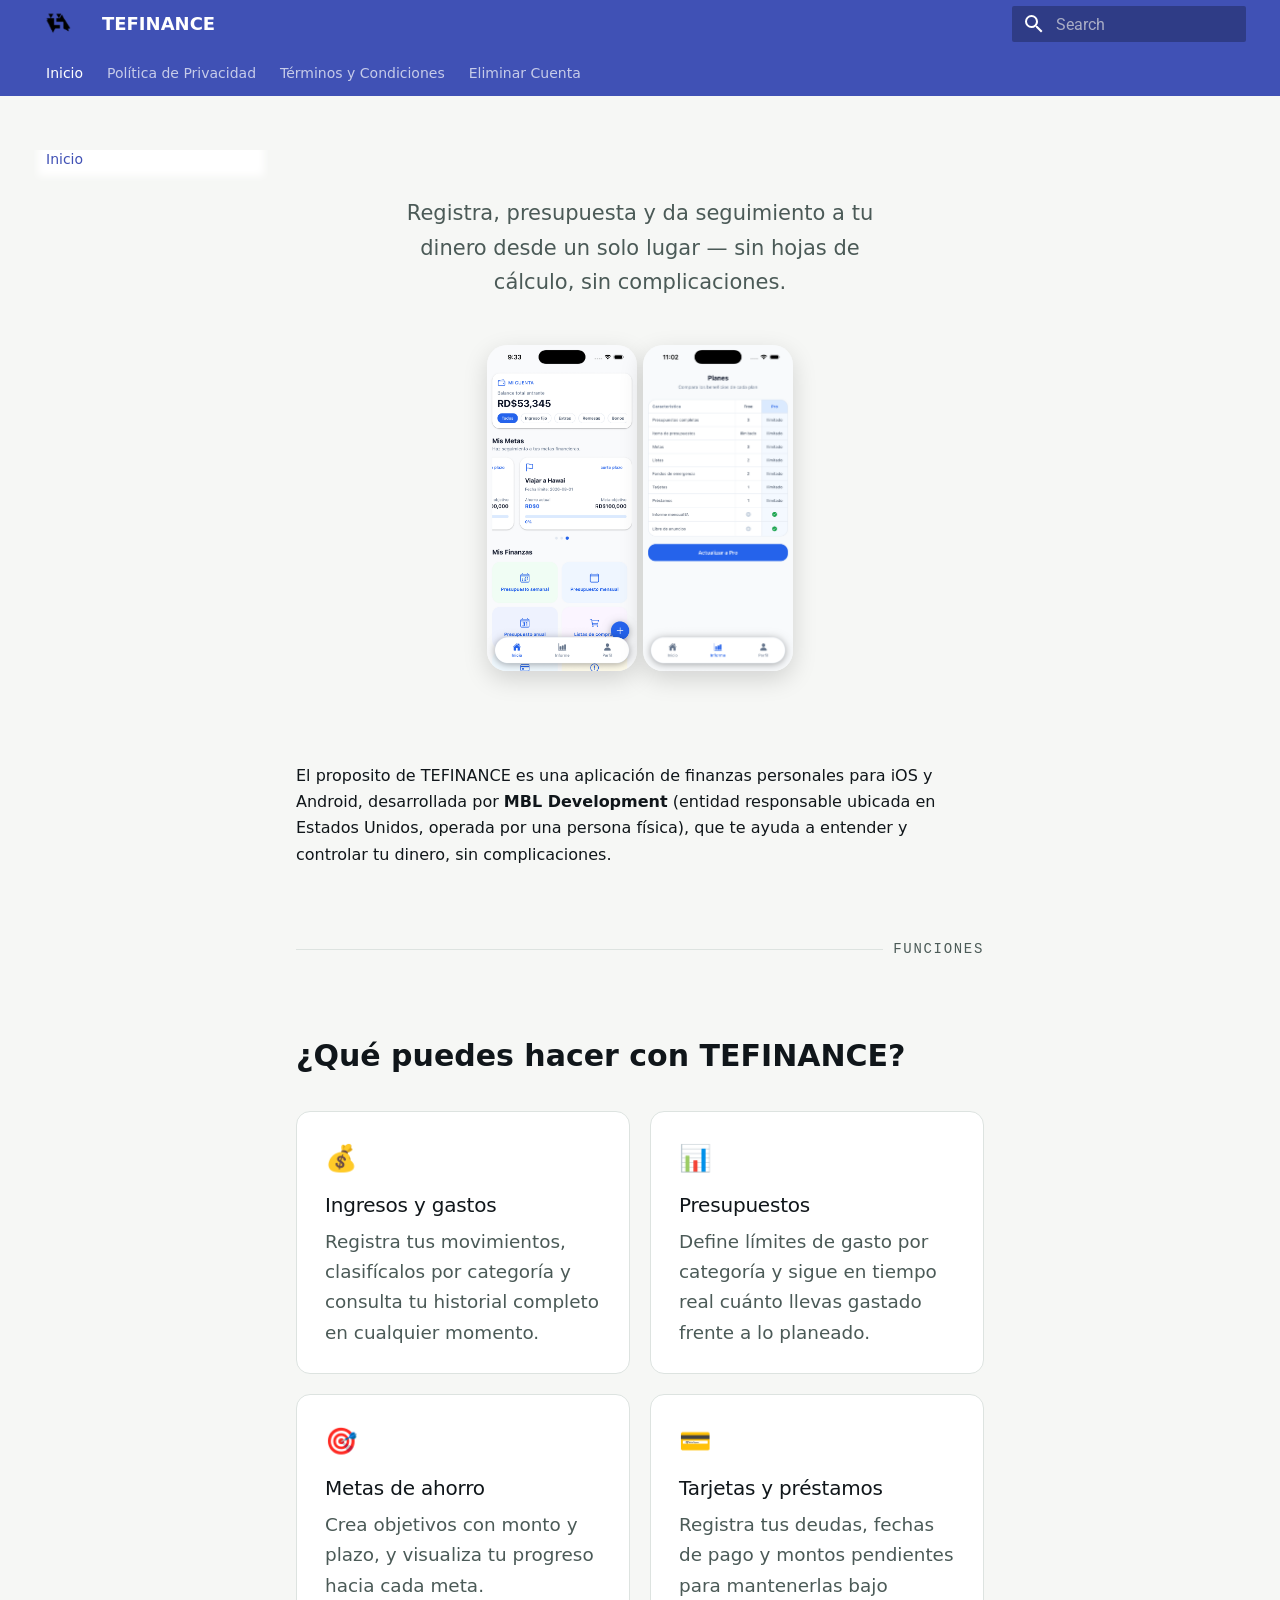
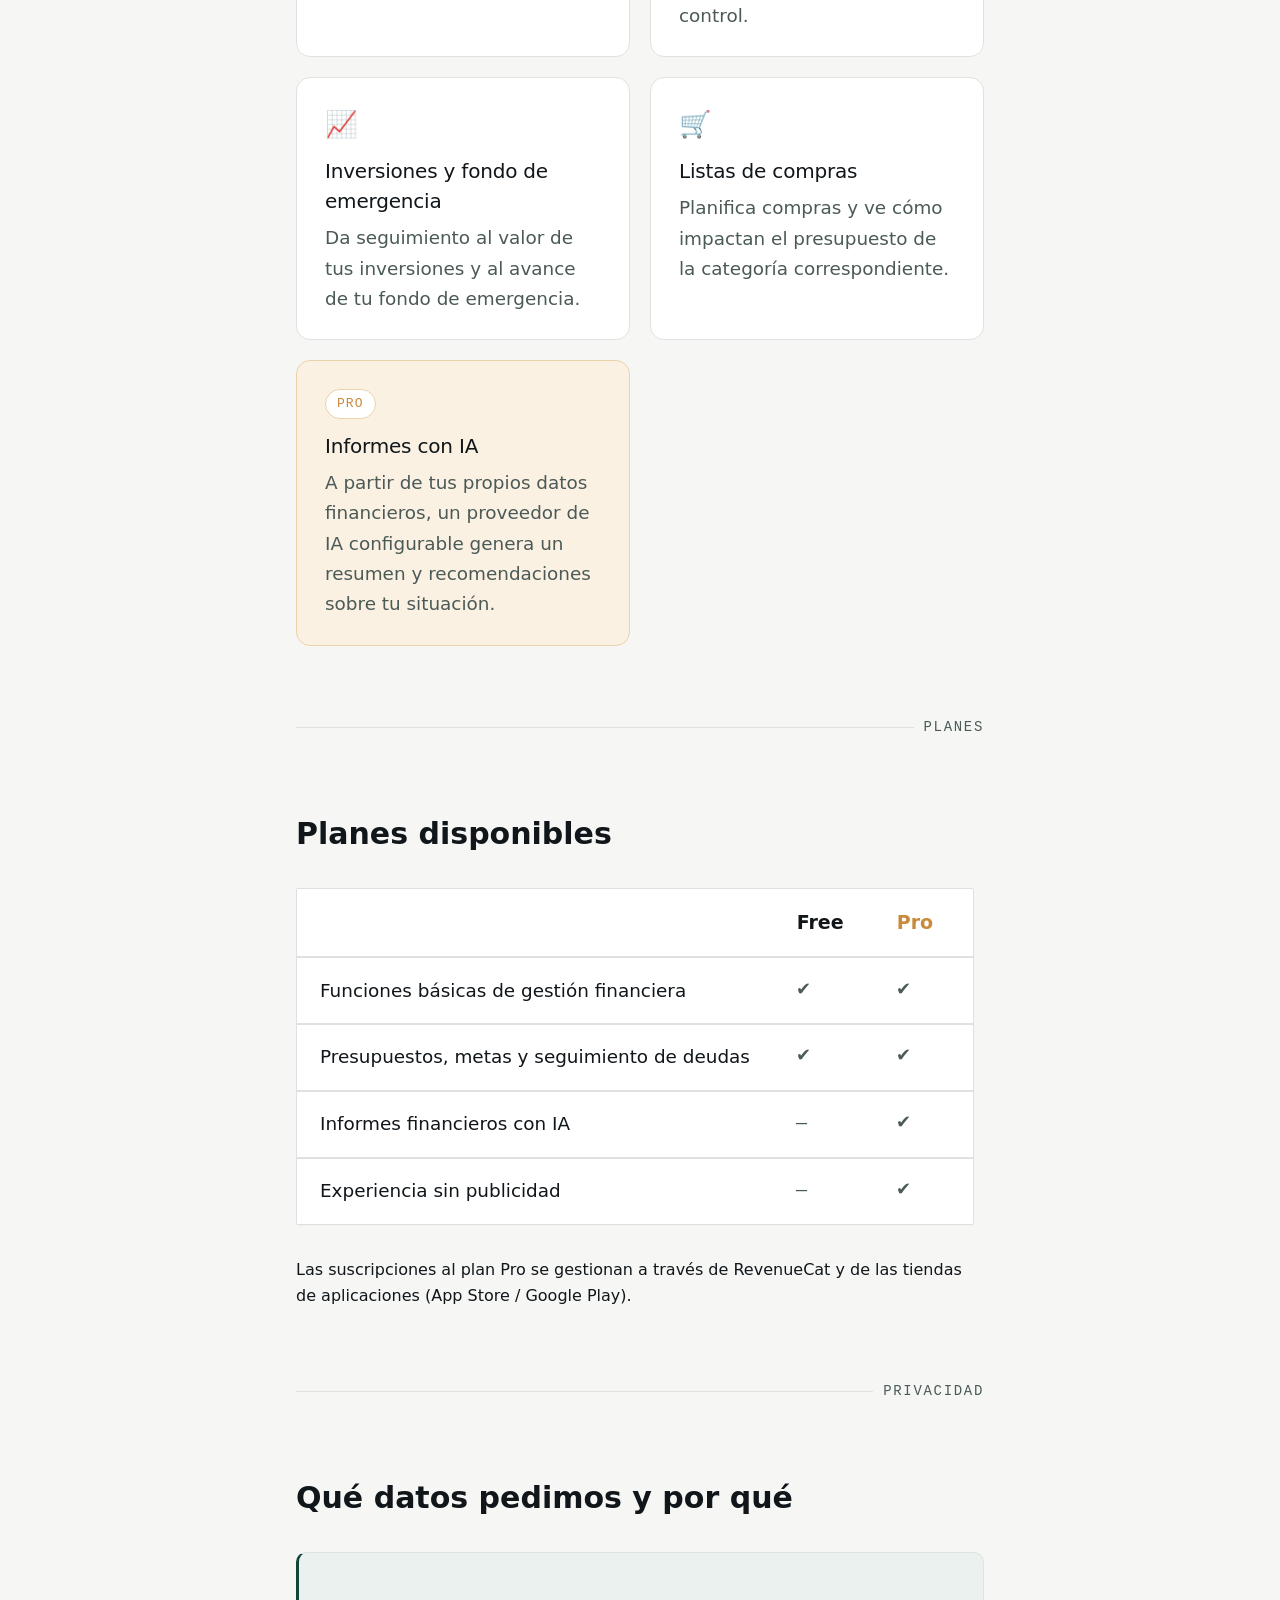
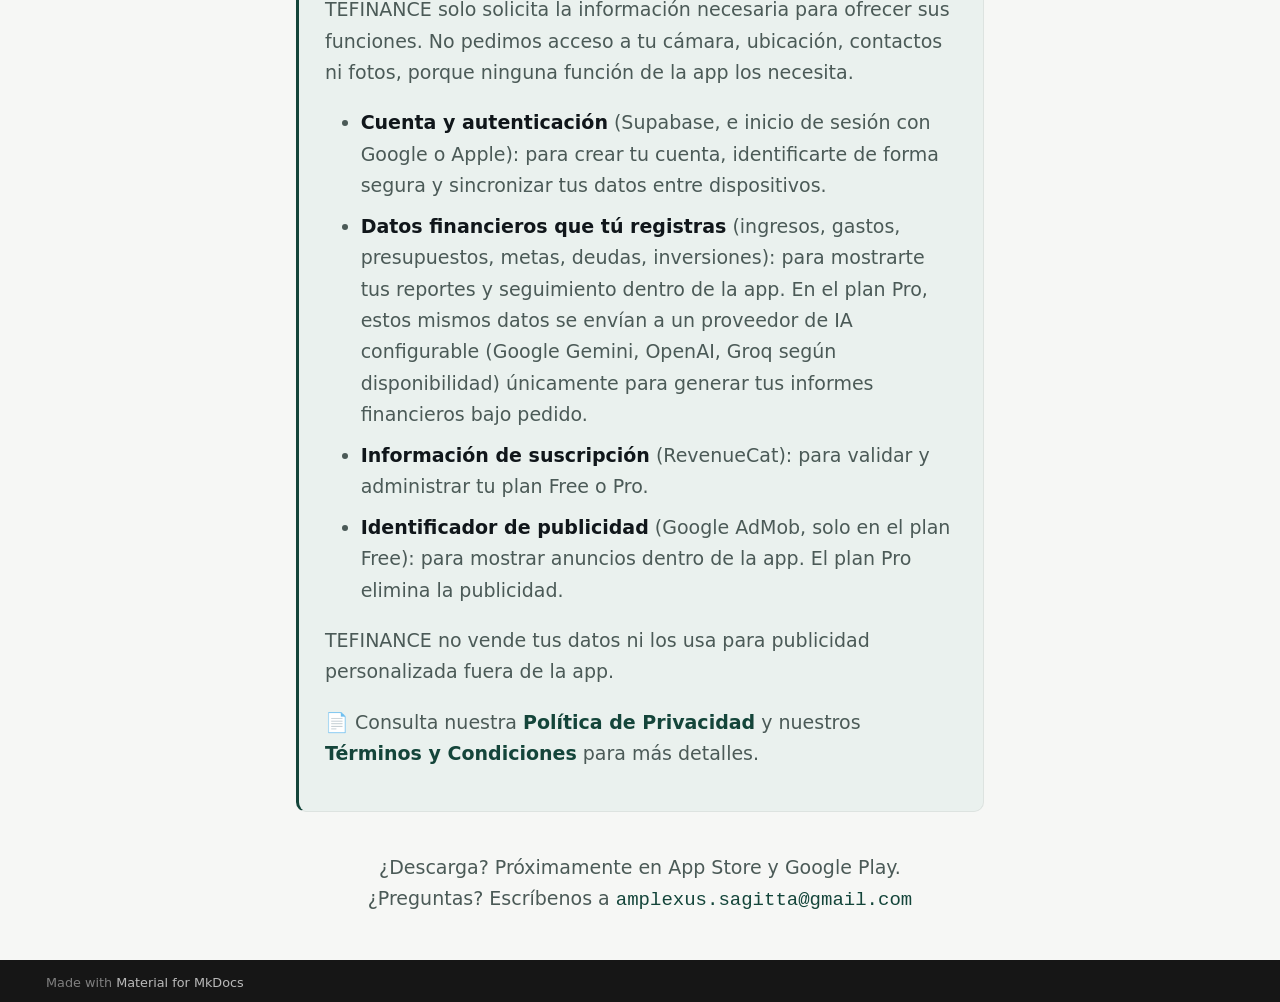
==== commit 68790a09: "Deployed 6322d8d with MkDocs version: 1.6.1" ====
--- a/index.html
+++ b/index.html
@@ -78,7 +78,7 @@
     <div data-md-component="skip">
       
         
-        <a href="#finanzas-personales-ios-android" class="md-skip">
+        <a href="#tefinance-finanzas-personales-ios-android" class="md-skip">
           Skip to content
         </a>
       
@@ -309,8 +309,8 @@
         
       
       
-        <label class="md-nav__link md-nav__link--active" for="__toc">
-          
+      <a href="." class="md-nav__link md-nav__link--active">
+        
   
   
   <span class="md-ellipsis">
@@ -324,121 +324,7 @@
   
   
 
-          <span class="md-nav__icon md-icon"></span>
-        </label>
-      
-      <a href="." class="md-nav__link md-nav__link--active">
-        
-  
-  
-  <span class="md-ellipsis">
-    
-  
-    Inicio
-  
-
-    
-  </span>
-  
-  
-
-      </a>
-      
-        
-
-<nav class="md-nav md-nav--secondary" aria-label="Table of contents">
-  
-  
-  
-    
-  
-  
-    <label class="md-nav__title" for="__toc">
-      <span class="md-nav__icon md-icon"></span>
-      Table of contents
-    </label>
-    <ul class="md-nav__list" data-md-component="toc" data-md-scrollfix>
-      
-        <li class="md-nav__item">
-  <a href="#ingresos-y-gastos" class="md-nav__link">
-    <span class="md-ellipsis">
-      
-        Ingresos y gastos
-      
-    </span>
-  </a>
-  
-</li>
-      
-        <li class="md-nav__item">
-  <a href="#presupuestos" class="md-nav__link">
-    <span class="md-ellipsis">
-      
-        Presupuestos
-      
-    </span>
-  </a>
-  
-</li>
-      
-        <li class="md-nav__item">
-  <a href="#metas-de-ahorro" class="md-nav__link">
-    <span class="md-ellipsis">
-      
-        Metas de ahorro
-      
-    </span>
-  </a>
-  
-</li>
-      
-        <li class="md-nav__item">
-  <a href="#tarjetas-y-prestamos" class="md-nav__link">
-    <span class="md-ellipsis">
-      
-        Tarjetas y préstamos
-      
-    </span>
-  </a>
-  
-</li>
-      
-        <li class="md-nav__item">
-  <a href="#inversiones-y-fondo-de-emergencia" class="md-nav__link">
-    <span class="md-ellipsis">
-      
-        Inversiones y fondo de emergencia
-      
-    </span>
-  </a>
-  
-</li>
-      
-        <li class="md-nav__item">
-  <a href="#listas-de-compras" class="md-nav__link">
-    <span class="md-ellipsis">
-      
-        Listas de compras
-      
-    </span>
-  </a>
-  
-</li>
-      
-        <li class="md-nav__item">
-  <a href="#informes-con-ia" class="md-nav__link">
-    <span class="md-ellipsis">
-      
-        Informes con IA
-      
-    </span>
-  </a>
-  
-</li>
-      
-    </ul>
-  
-</nav>
+      </a>
       
     </li>
   
@@ -545,91 +431,6 @@
     
   
   
-    <label class="md-nav__title" for="__toc">
-      <span class="md-nav__icon md-icon"></span>
-      Table of contents
-    </label>
-    <ul class="md-nav__list" data-md-component="toc" data-md-scrollfix>
-      
-        <li class="md-nav__item">
-  <a href="#ingresos-y-gastos" class="md-nav__link">
-    <span class="md-ellipsis">
-      
-        Ingresos y gastos
-      
-    </span>
-  </a>
-  
-</li>
-      
-        <li class="md-nav__item">
-  <a href="#presupuestos" class="md-nav__link">
-    <span class="md-ellipsis">
-      
-        Presupuestos
-      
-    </span>
-  </a>
-  
-</li>
-      
-        <li class="md-nav__item">
-  <a href="#metas-de-ahorro" class="md-nav__link">
-    <span class="md-ellipsis">
-      
-        Metas de ahorro
-      
-    </span>
-  </a>
-  
-</li>
-      
-        <li class="md-nav__item">
-  <a href="#tarjetas-y-prestamos" class="md-nav__link">
-    <span class="md-ellipsis">
-      
-        Tarjetas y préstamos
-      
-    </span>
-  </a>
-  
-</li>
-      
-        <li class="md-nav__item">
-  <a href="#inversiones-y-fondo-de-emergencia" class="md-nav__link">
-    <span class="md-ellipsis">
-      
-        Inversiones y fondo de emergencia
-      
-    </span>
-  </a>
-  
-</li>
-      
-        <li class="md-nav__item">
-  <a href="#listas-de-compras" class="md-nav__link">
-    <span class="md-ellipsis">
-      
-        Listas de compras
-      
-    </span>
-  </a>
-  
-</li>
-      
-        <li class="md-nav__item">
-  <a href="#informes-con-ia" class="md-nav__link">
-    <span class="md-ellipsis">
-      
-        Informes con IA
-      
-    </span>
-  </a>
-  
-</li>
-      
-    </ul>
-  
 </nav>
                   </div>
                 </div>
@@ -646,14 +447,15 @@
 
 
 <div class="tf-hero">
-<h1 id="finanzas-personales-ios-android">Finanzas personales · iOS &amp; Android</h1>
+<h1 id="tefinance-finanzas-personales-ios-android">TEFINANCE · Finanzas personales · iOS &amp; Android</h1>
+<h1 id="tefinance">TEFINANCE</h1>
 <p>Registra, presupuesta y da seguimiento a tu dinero desde un solo lugar — sin hojas de cálculo, sin complicaciones.</p>
 <div class="tf-hero-shots">
 <p><img alt="Captura de pantalla de la app TEFINANCE" class="phone-image" src="assets/iphone.jpg" style="width:150px" />
 <img alt="Captura de pantalla de la app TEFINANCE" class="phone-image" src="assets/suscripcion.png" style="width:150px" /></p>
 </div>
 </div>
-<p>TEFINANCE es una aplicación de finanzas personales para iOS y Android, desarrollada por <strong>MBL Development</strong> (entidad responsable ubicada en Estados Unidos, operada por una persona física), que te ayuda a entender y controlar tu dinero, sin complicaciones.</p>
+<p>El proposito de TEFINANCE es una aplicación de finanzas personales para iOS y Android, desarrollada por <strong>MBL Development</strong> (entidad responsable ubicada en Estados Unidos, operada por una persona física), que te ayuda a entender y controlar tu dinero, sin complicaciones.</p>
 <div class="tf-rule"><span>Funciones</span></div>
 
 <p class="tf-section-title">¿Qué puedes hacer con TEFINANCE?</p>
@@ -741,7 +543,7 @@
 <p>TEFINANCE solo solicita la información necesaria para ofrecer sus funciones. No pedimos acceso a tu cámara, ubicación, contactos ni fotos, porque ninguna función de la app los necesita.</p>
 <ul>
 <li><strong>Cuenta y autenticación</strong> (Supabase, e inicio de sesión con Google o Apple): para crear tu cuenta, identificarte de forma segura y sincronizar tus datos entre dispositivos.</li>
-<li><strong>Datos financieros que tú registras</strong> (ingresos, gastos, presupuestos, metas, deudas, inversiones): para mostrarte tus reportes y seguimiento dentro de la app. En el plan Pro, estos mismos datos se envían a un proveedor de IA configurable (Google Gemini, OpenAI, Groq o DeepSeek, según disponibilidad) únicamente para generar tus informes financieros bajo pedido.</li>
+<li><strong>Datos financieros que tú registras</strong> (ingresos, gastos, presupuestos, metas, deudas, inversiones): para mostrarte tus reportes y seguimiento dentro de la app. En el plan Pro, estos mismos datos se envían a un proveedor de IA configurable (Google Gemini, OpenAI, Groq según disponibilidad) únicamente para generar tus informes financieros bajo pedido.</li>
 <li><strong>Información de suscripción</strong> (RevenueCat): para validar y administrar tu plan Free o Pro.</li>
 <li><strong>Identificador de publicidad</strong> (Google AdMob, solo en el plan Free): para mostrar anuncios dentro de la app. El plan Pro elimina la publicidad.</li>
 </ul>
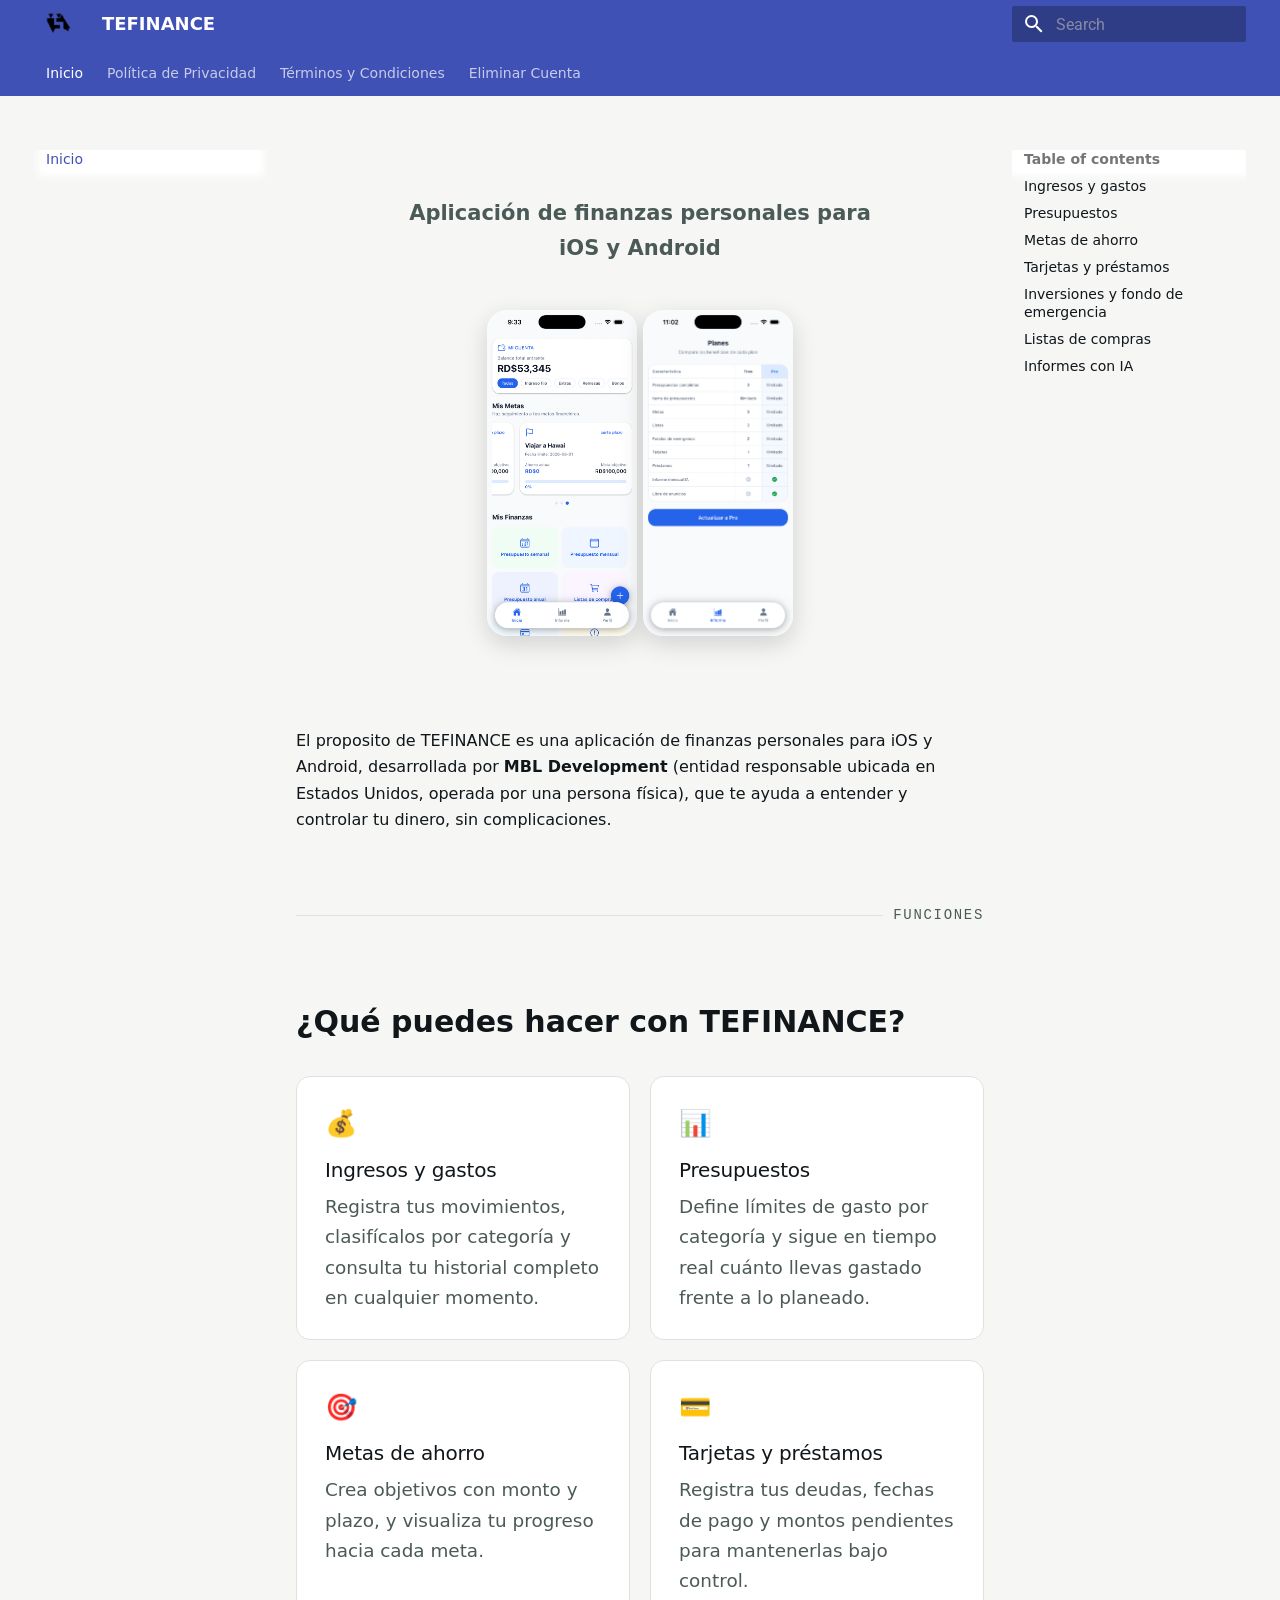
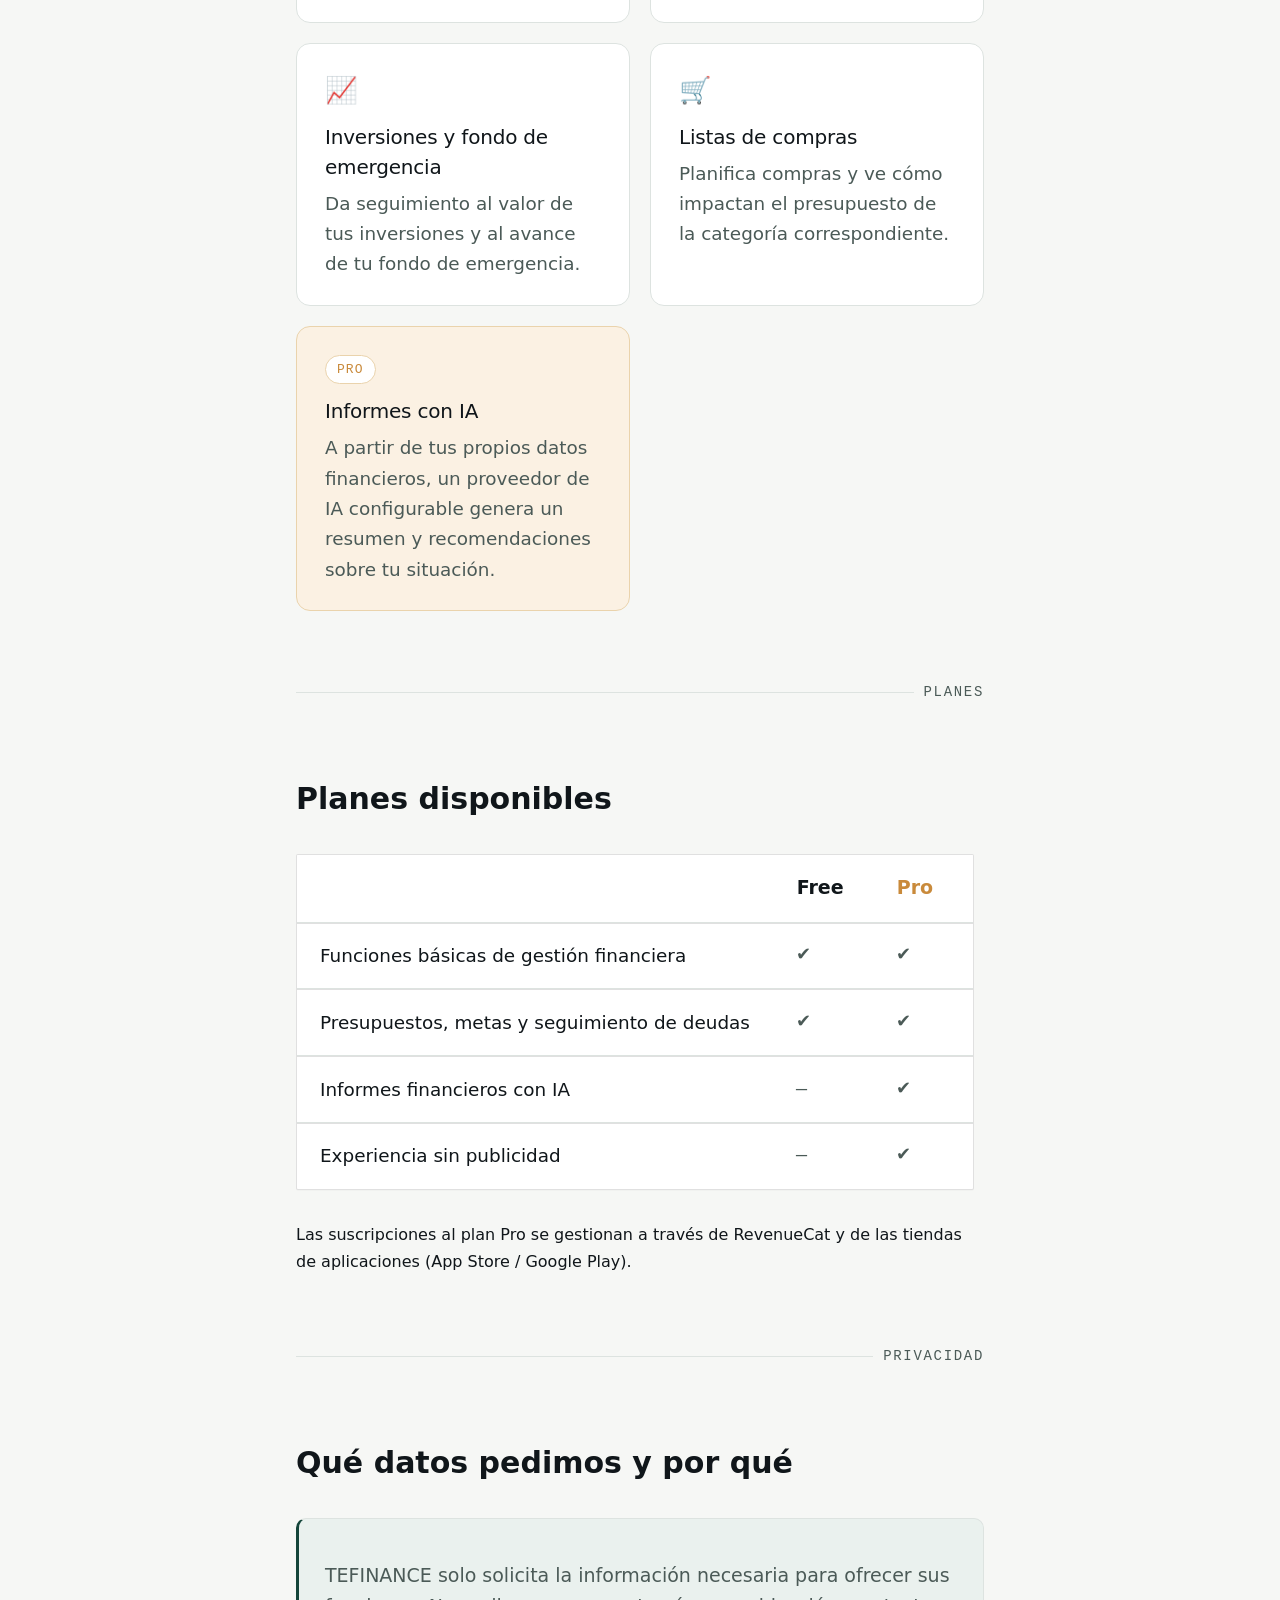
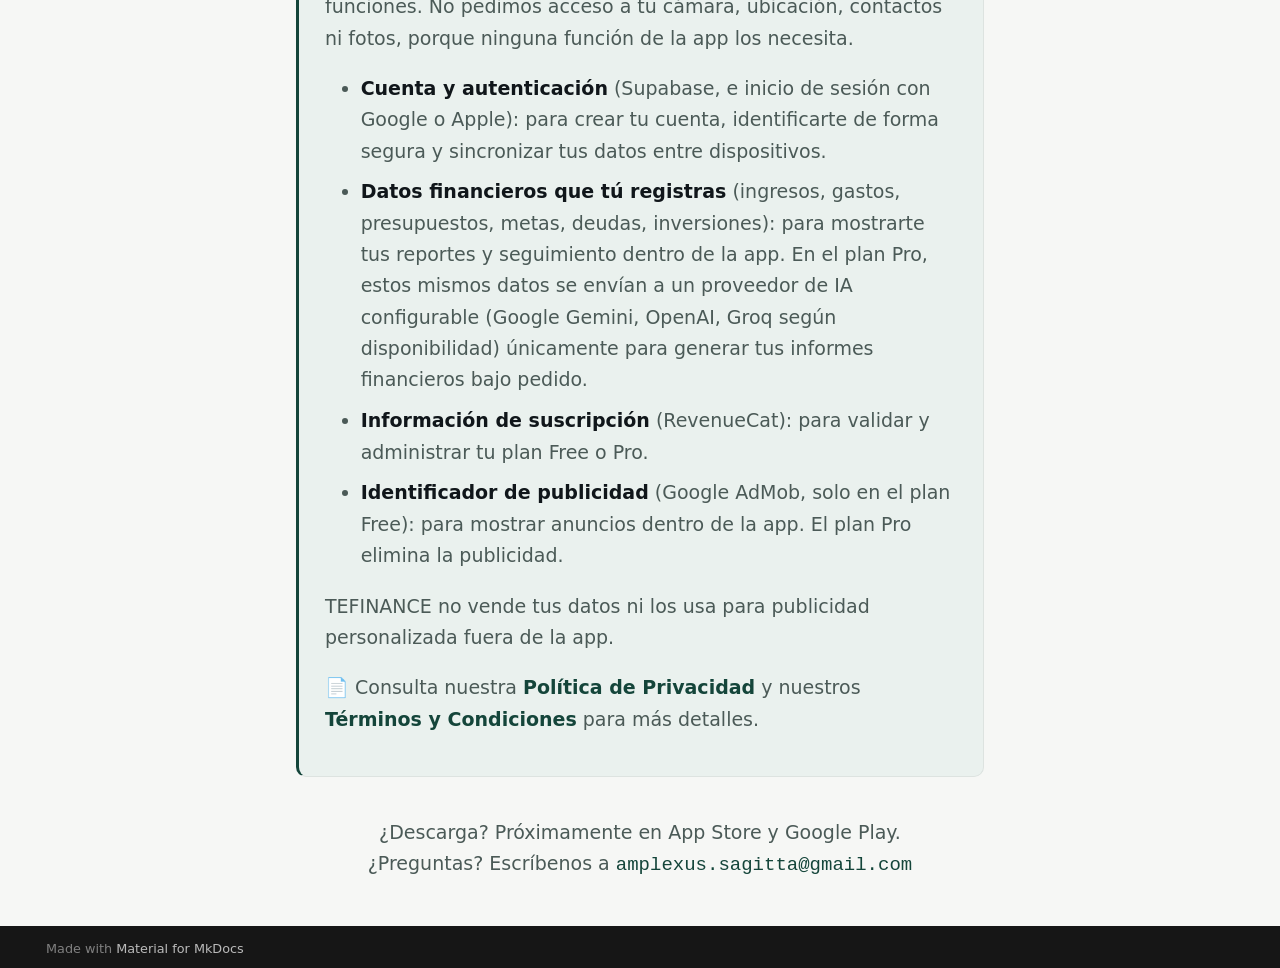
==== commit d08870af: "Deployed 4a3227d with MkDocs version: 1.6.1" ====
--- a/index.html
+++ b/index.html
@@ -78,7 +78,7 @@
     <div data-md-component="skip">
       
         
-        <a href="#tefinance-finanzas-personales-ios-android" class="md-skip">
+        <a href="#tefinance" class="md-skip">
           Skip to content
         </a>
       
@@ -309,6 +309,24 @@
         
       
       
+        <label class="md-nav__link md-nav__link--active" for="__toc">
+          
+  
+  
+  <span class="md-ellipsis">
+    
+  
+    Inicio
+  
+
+    
+  </span>
+  
+  
+
+          <span class="md-nav__icon md-icon"></span>
+        </label>
+      
       <a href="." class="md-nav__link md-nav__link--active">
         
   
@@ -325,6 +343,102 @@
   
 
       </a>
+      
+        
+
+<nav class="md-nav md-nav--secondary" aria-label="Table of contents">
+  
+  
+  
+    
+  
+  
+    <label class="md-nav__title" for="__toc">
+      <span class="md-nav__icon md-icon"></span>
+      Table of contents
+    </label>
+    <ul class="md-nav__list" data-md-component="toc" data-md-scrollfix>
+      
+        <li class="md-nav__item">
+  <a href="#ingresos-y-gastos" class="md-nav__link">
+    <span class="md-ellipsis">
+      
+        Ingresos y gastos
+      
+    </span>
+  </a>
+  
+</li>
+      
+        <li class="md-nav__item">
+  <a href="#presupuestos" class="md-nav__link">
+    <span class="md-ellipsis">
+      
+        Presupuestos
+      
+    </span>
+  </a>
+  
+</li>
+      
+        <li class="md-nav__item">
+  <a href="#metas-de-ahorro" class="md-nav__link">
+    <span class="md-ellipsis">
+      
+        Metas de ahorro
+      
+    </span>
+  </a>
+  
+</li>
+      
+        <li class="md-nav__item">
+  <a href="#tarjetas-y-prestamos" class="md-nav__link">
+    <span class="md-ellipsis">
+      
+        Tarjetas y préstamos
+      
+    </span>
+  </a>
+  
+</li>
+      
+        <li class="md-nav__item">
+  <a href="#inversiones-y-fondo-de-emergencia" class="md-nav__link">
+    <span class="md-ellipsis">
+      
+        Inversiones y fondo de emergencia
+      
+    </span>
+  </a>
+  
+</li>
+      
+        <li class="md-nav__item">
+  <a href="#listas-de-compras" class="md-nav__link">
+    <span class="md-ellipsis">
+      
+        Listas de compras
+      
+    </span>
+  </a>
+  
+</li>
+      
+        <li class="md-nav__item">
+  <a href="#informes-con-ia" class="md-nav__link">
+    <span class="md-ellipsis">
+      
+        Informes con IA
+      
+    </span>
+  </a>
+  
+</li>
+      
+    </ul>
+  
+</nav>
       
     </li>
   
@@ -431,6 +545,91 @@
     
   
   
+    <label class="md-nav__title" for="__toc">
+      <span class="md-nav__icon md-icon"></span>
+      Table of contents
+    </label>
+    <ul class="md-nav__list" data-md-component="toc" data-md-scrollfix>
+      
+        <li class="md-nav__item">
+  <a href="#ingresos-y-gastos" class="md-nav__link">
+    <span class="md-ellipsis">
+      
+        Ingresos y gastos
+      
+    </span>
+  </a>
+  
+</li>
+      
+        <li class="md-nav__item">
+  <a href="#presupuestos" class="md-nav__link">
+    <span class="md-ellipsis">
+      
+        Presupuestos
+      
+    </span>
+  </a>
+  
+</li>
+      
+        <li class="md-nav__item">
+  <a href="#metas-de-ahorro" class="md-nav__link">
+    <span class="md-ellipsis">
+      
+        Metas de ahorro
+      
+    </span>
+  </a>
+  
+</li>
+      
+        <li class="md-nav__item">
+  <a href="#tarjetas-y-prestamos" class="md-nav__link">
+    <span class="md-ellipsis">
+      
+        Tarjetas y préstamos
+      
+    </span>
+  </a>
+  
+</li>
+      
+        <li class="md-nav__item">
+  <a href="#inversiones-y-fondo-de-emergencia" class="md-nav__link">
+    <span class="md-ellipsis">
+      
+        Inversiones y fondo de emergencia
+      
+    </span>
+  </a>
+  
+</li>
+      
+        <li class="md-nav__item">
+  <a href="#listas-de-compras" class="md-nav__link">
+    <span class="md-ellipsis">
+      
+        Listas de compras
+      
+    </span>
+  </a>
+  
+</li>
+      
+        <li class="md-nav__item">
+  <a href="#informes-con-ia" class="md-nav__link">
+    <span class="md-ellipsis">
+      
+        Informes con IA
+      
+    </span>
+  </a>
+  
+</li>
+      
+    </ul>
+  
 </nav>
                   </div>
                 </div>
@@ -447,9 +646,8 @@
 
 
 <div class="tf-hero">
-<h1 id="tefinance-finanzas-personales-ios-android">TEFINANCE · Finanzas personales · iOS &amp; Android</h1>
 <h1 id="tefinance">TEFINANCE</h1>
-<p>Registra, presupuesta y da seguimiento a tu dinero desde un solo lugar — sin hojas de cálculo, sin complicaciones.</p>
+<p><strong>Aplicación de finanzas personales para iOS y Android</strong></p>
 <div class="tf-hero-shots">
 <p><img alt="Captura de pantalla de la app TEFINANCE" class="phone-image" src="assets/iphone.jpg" style="width:150px" />
 <img alt="Captura de pantalla de la app TEFINANCE" class="phone-image" src="assets/suscripcion.png" style="width:150px" /></p>
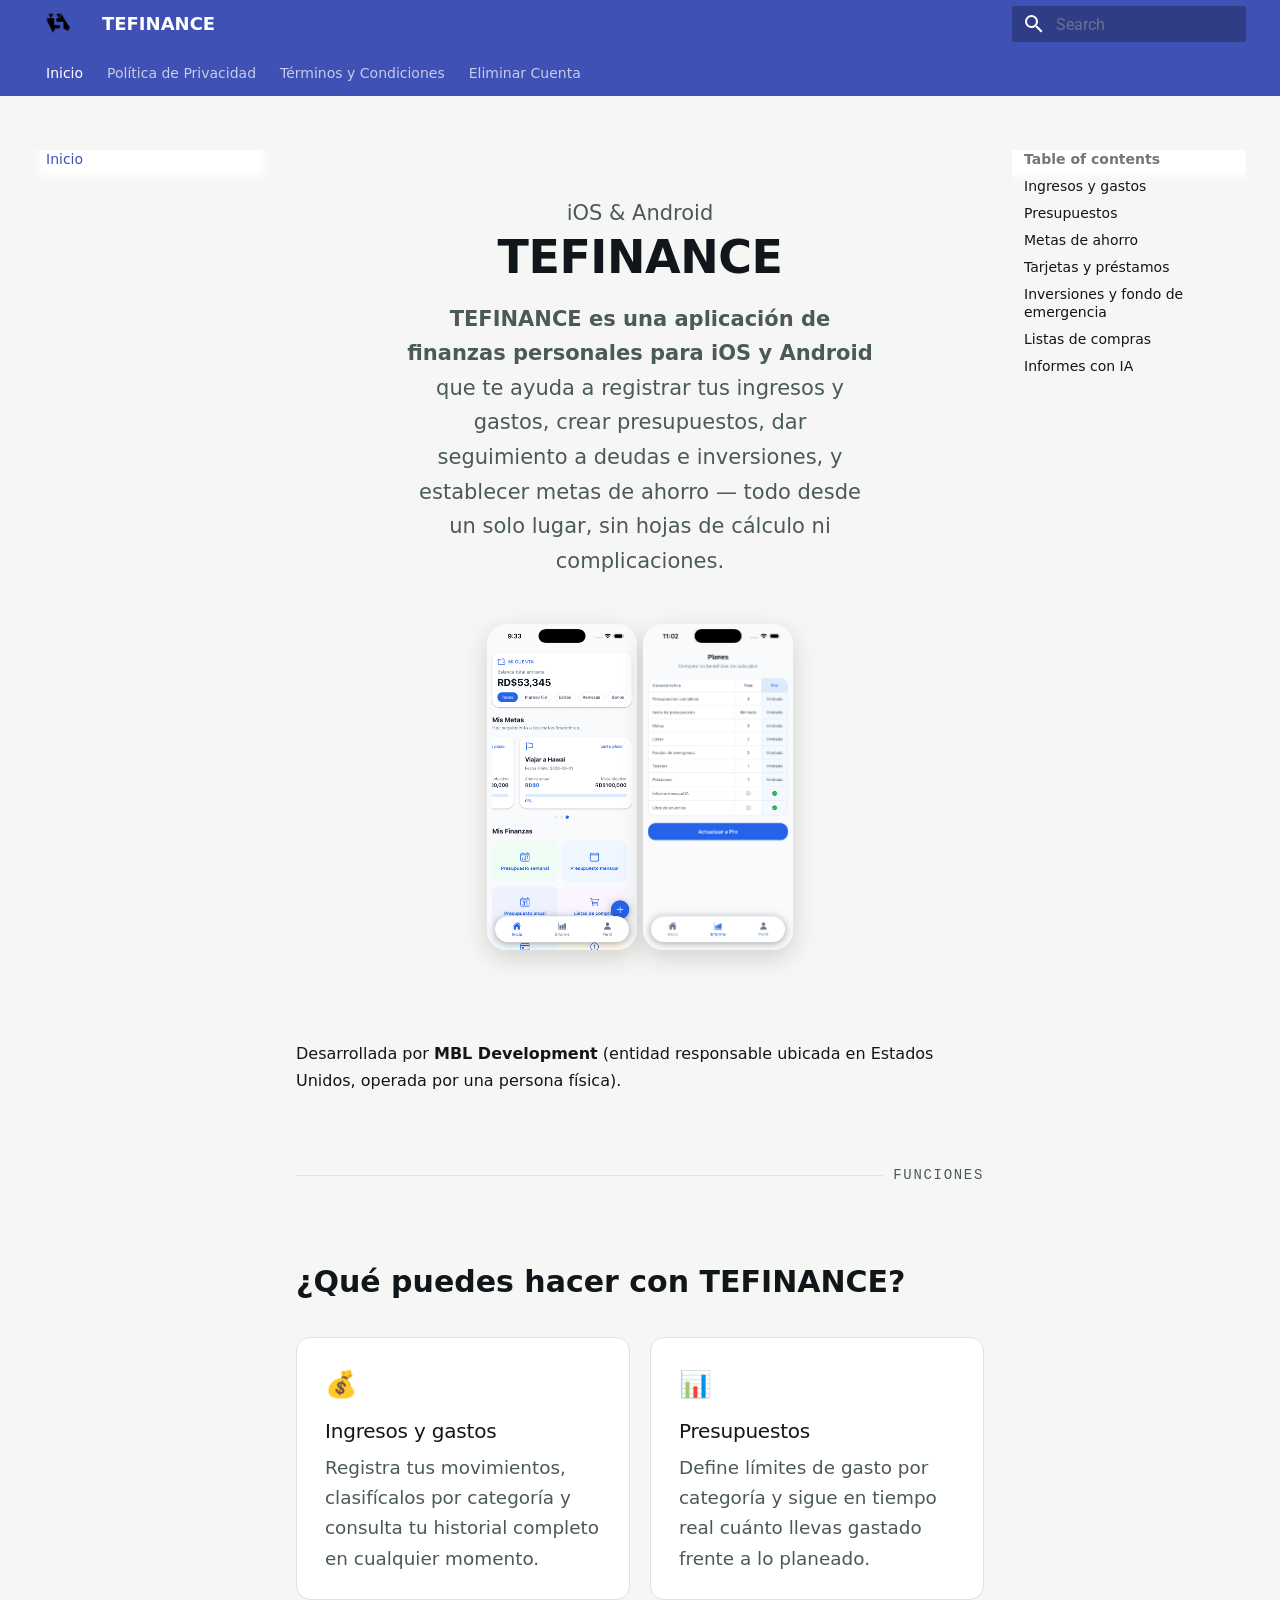
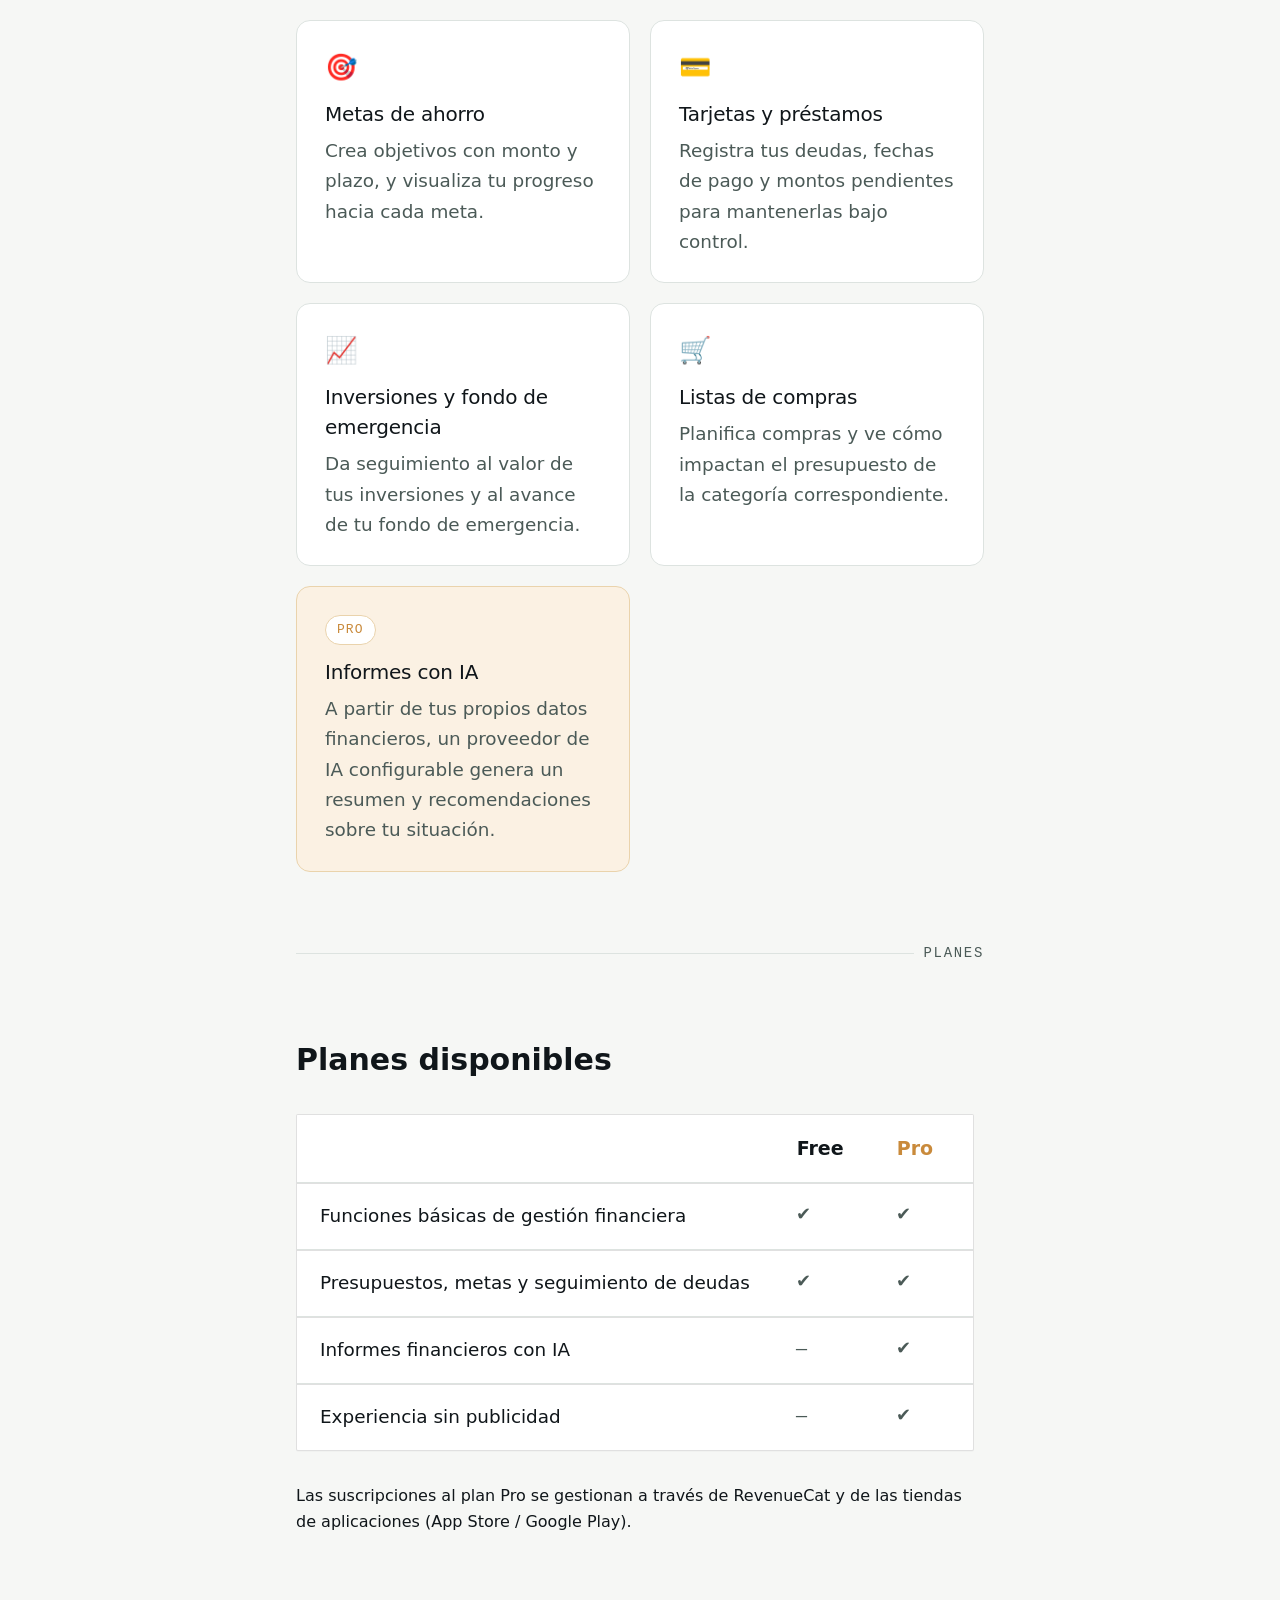
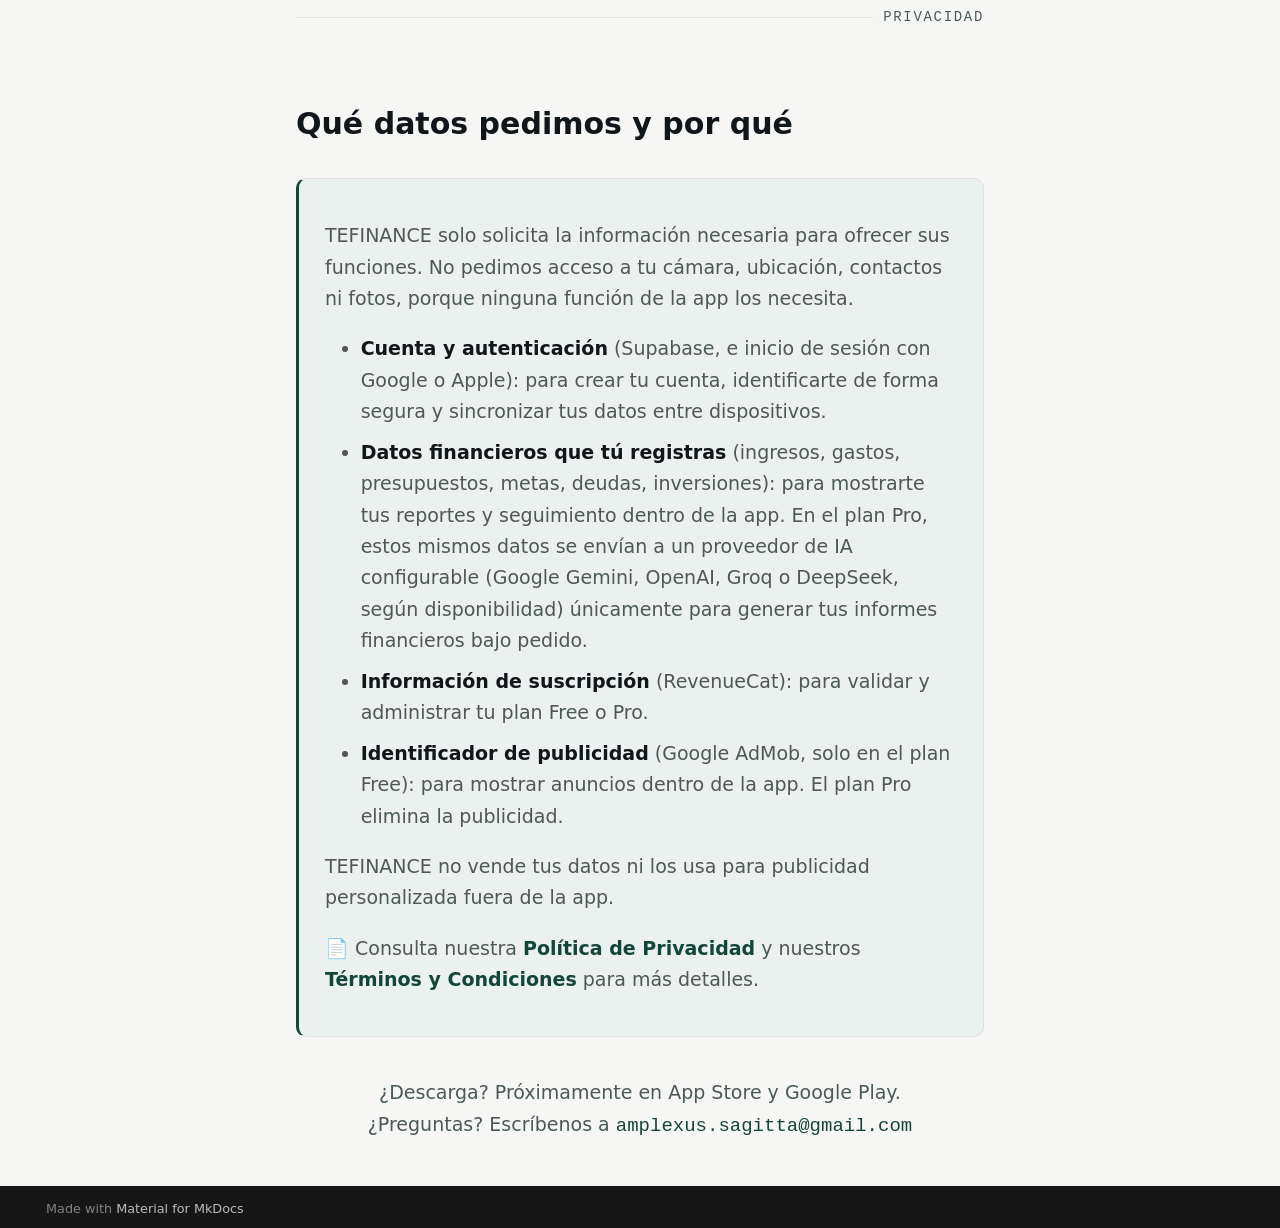
==== commit 5a7d671c: "Deployed 4a3227d with MkDocs version: 1.6.1" ====
--- a/index.html
+++ b/index.html
@@ -646,14 +646,15 @@
 
 
 <div class="tf-hero">
+<p class="tf-eyebrow">iOS &amp; Android</p>
 <h1 id="tefinance">TEFINANCE</h1>
-<p><strong>Aplicación de finanzas personales para iOS y Android</strong></p>
+<p><strong>TEFINANCE es una aplicación de finanzas personales para iOS y Android</strong> que te ayuda a registrar tus ingresos y gastos, crear presupuestos, dar seguimiento a deudas e inversiones, y establecer metas de ahorro — todo desde un solo lugar, sin hojas de cálculo ni complicaciones.</p>
 <div class="tf-hero-shots">
 <p><img alt="Captura de pantalla de la app TEFINANCE" class="phone-image" src="assets/iphone.jpg" style="width:150px" />
 <img alt="Captura de pantalla de la app TEFINANCE" class="phone-image" src="assets/suscripcion.png" style="width:150px" /></p>
 </div>
 </div>
-<p>El proposito de TEFINANCE es una aplicación de finanzas personales para iOS y Android, desarrollada por <strong>MBL Development</strong> (entidad responsable ubicada en Estados Unidos, operada por una persona física), que te ayuda a entender y controlar tu dinero, sin complicaciones.</p>
+<p>Desarrollada por <strong>MBL Development</strong> (entidad responsable ubicada en Estados Unidos, operada por una persona física).</p>
 <div class="tf-rule"><span>Funciones</span></div>
 
 <p class="tf-section-title">¿Qué puedes hacer con TEFINANCE?</p>
@@ -741,7 +742,7 @@
 <p>TEFINANCE solo solicita la información necesaria para ofrecer sus funciones. No pedimos acceso a tu cámara, ubicación, contactos ni fotos, porque ninguna función de la app los necesita.</p>
 <ul>
 <li><strong>Cuenta y autenticación</strong> (Supabase, e inicio de sesión con Google o Apple): para crear tu cuenta, identificarte de forma segura y sincronizar tus datos entre dispositivos.</li>
-<li><strong>Datos financieros que tú registras</strong> (ingresos, gastos, presupuestos, metas, deudas, inversiones): para mostrarte tus reportes y seguimiento dentro de la app. En el plan Pro, estos mismos datos se envían a un proveedor de IA configurable (Google Gemini, OpenAI, Groq según disponibilidad) únicamente para generar tus informes financieros bajo pedido.</li>
+<li><strong>Datos financieros que tú registras</strong> (ingresos, gastos, presupuestos, metas, deudas, inversiones): para mostrarte tus reportes y seguimiento dentro de la app. En el plan Pro, estos mismos datos se envían a un proveedor de IA configurable (Google Gemini, OpenAI, Groq o DeepSeek, según disponibilidad) únicamente para generar tus informes financieros bajo pedido.</li>
 <li><strong>Información de suscripción</strong> (RevenueCat): para validar y administrar tu plan Free o Pro.</li>
 <li><strong>Identificador de publicidad</strong> (Google AdMob, solo en el plan Free): para mostrar anuncios dentro de la app. El plan Pro elimina la publicidad.</li>
 </ul>
--- a/assets/extra.css
+++ b/assets/extra.css
@@ -55,8 +55,6 @@
   color: var(--tf-ink);
 }
 
-.md-content h1 { display: none; } /* reemplazado por .tf-hero */
-
 .md-typeset { line-height: 1.65; }
 
 /* ------------------------------------------------------------
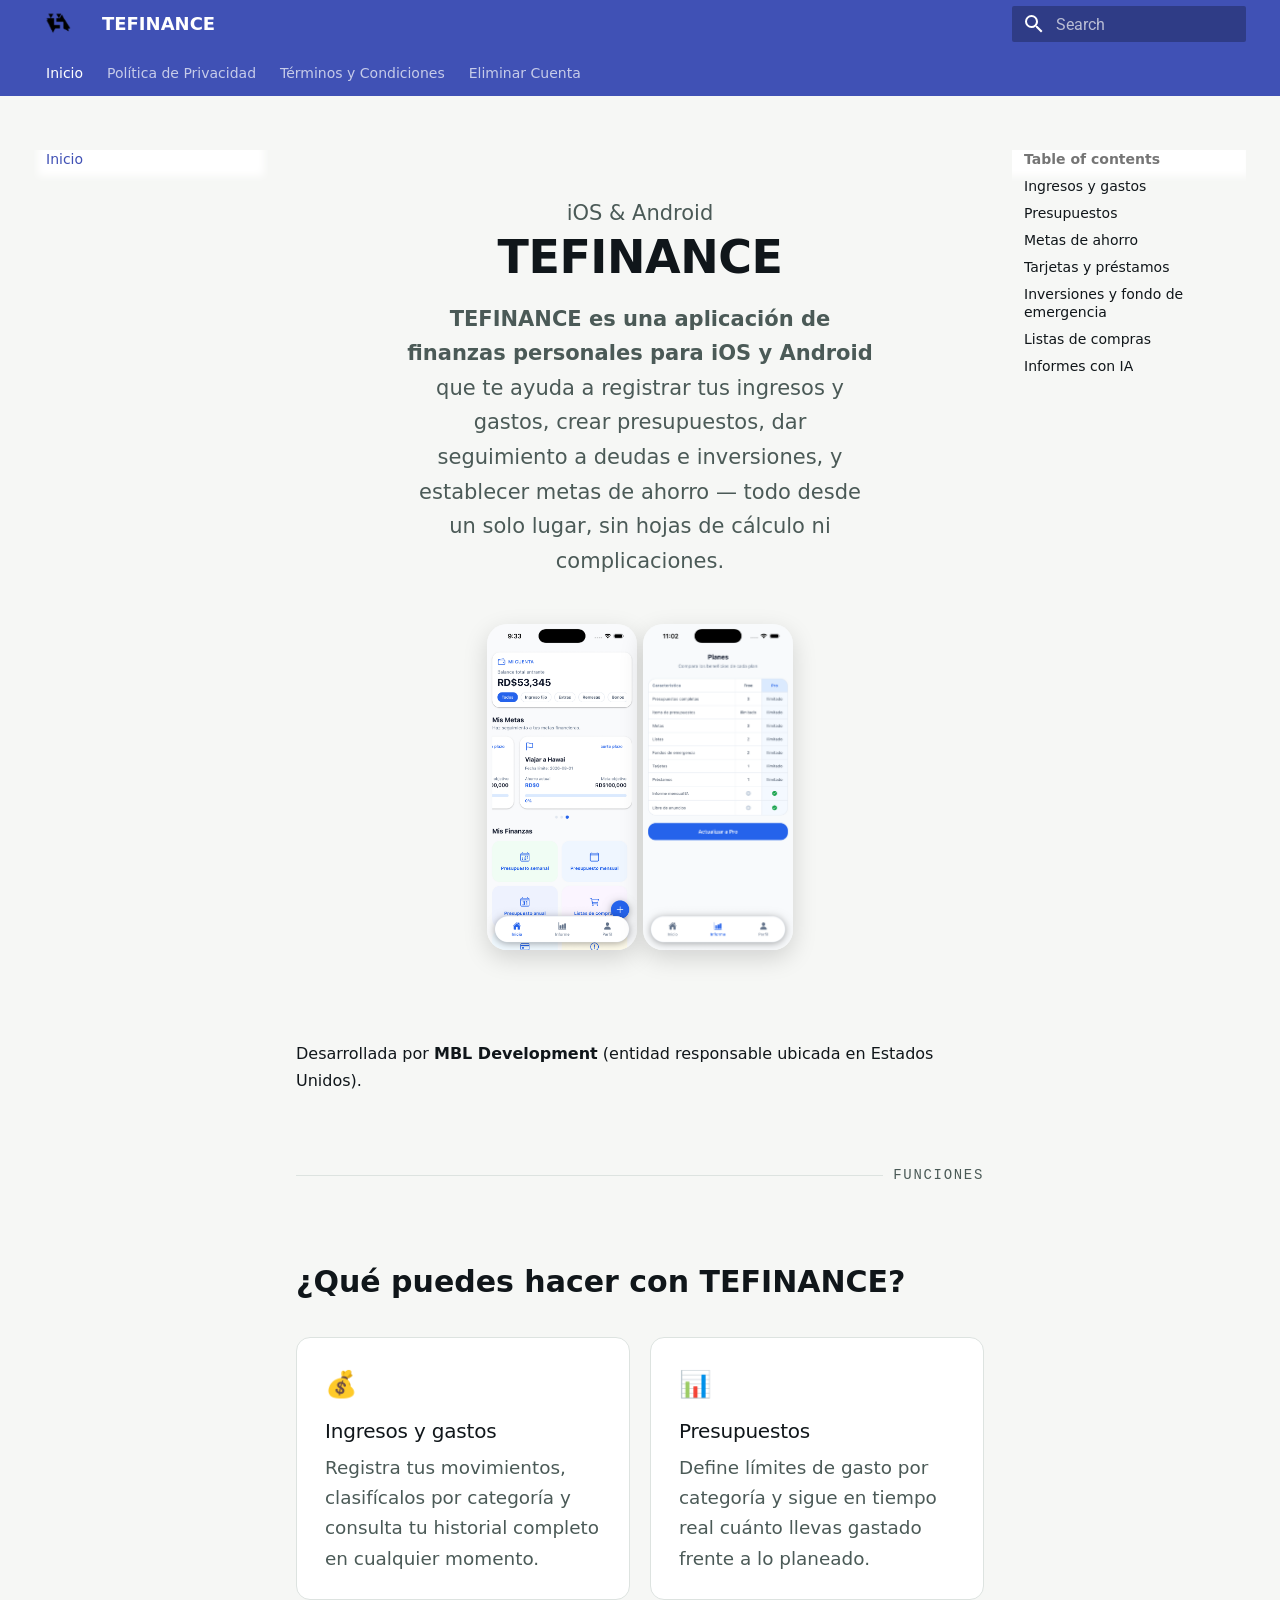
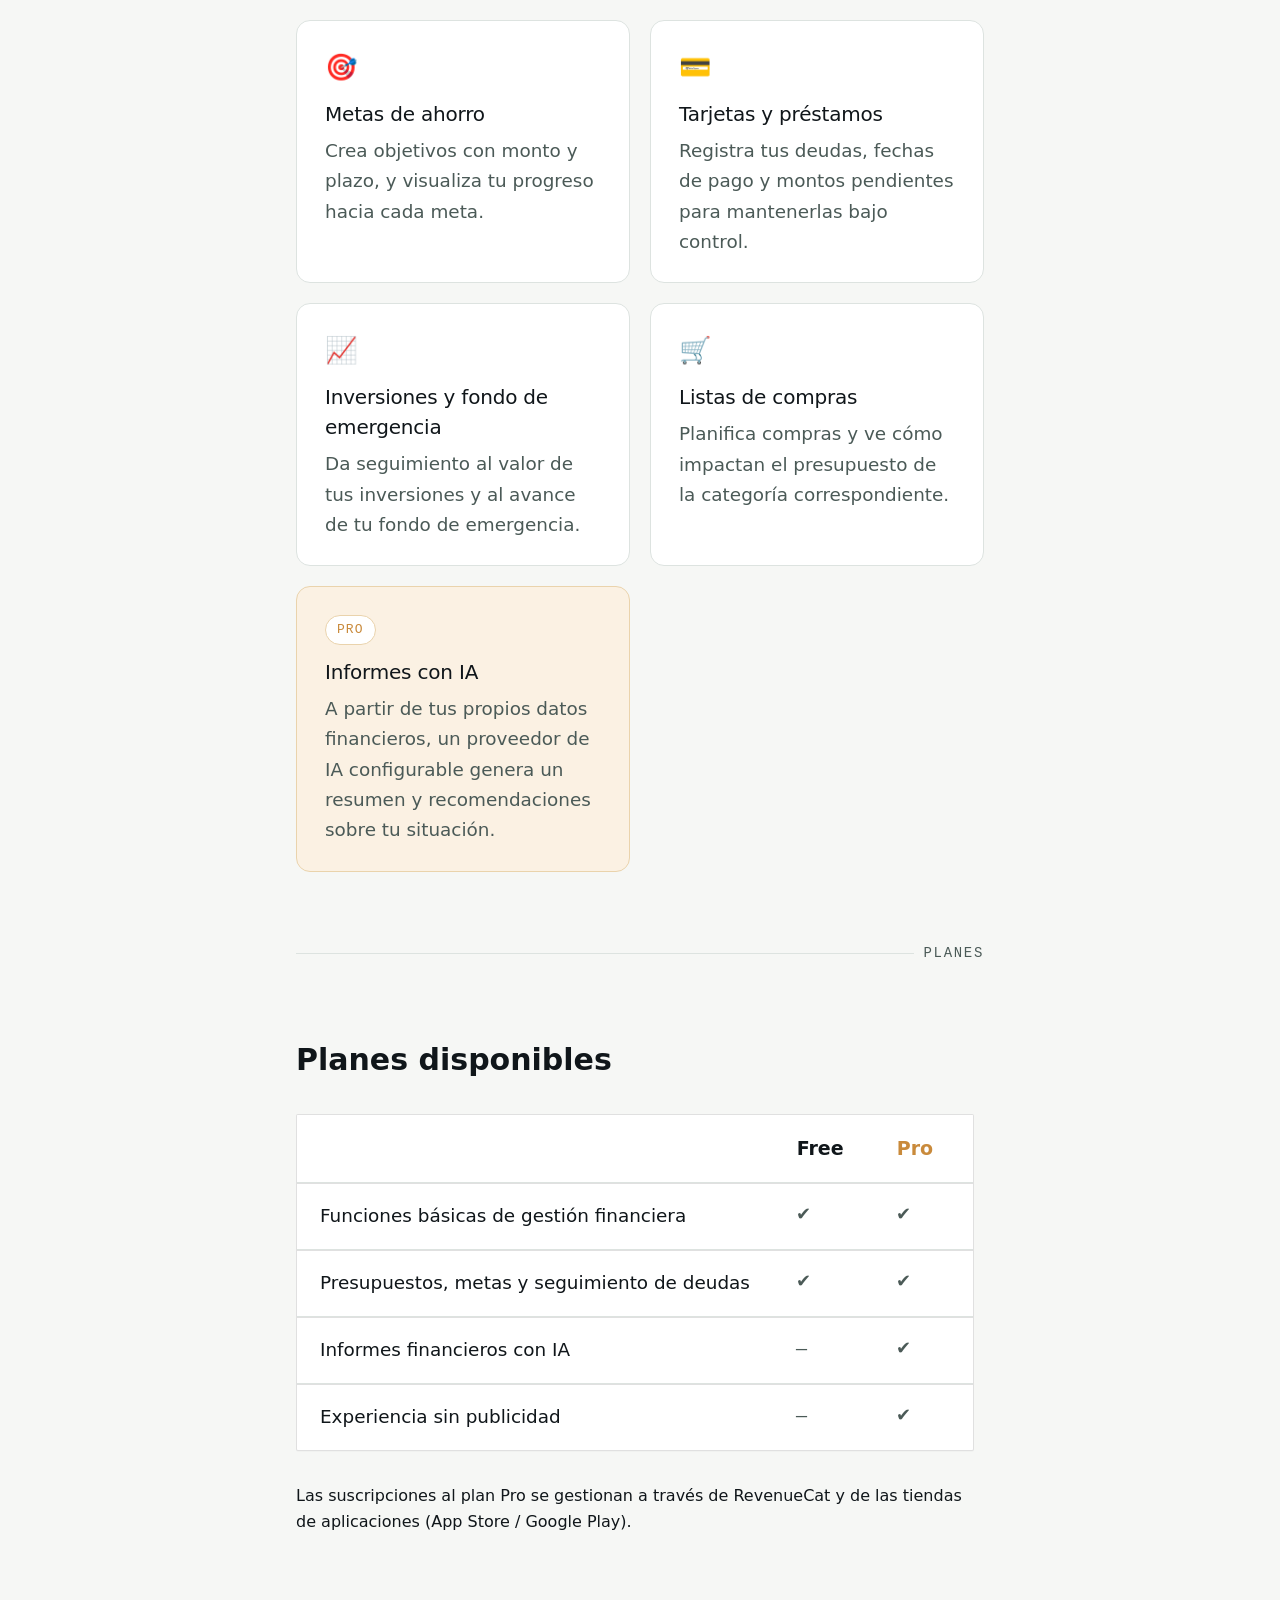
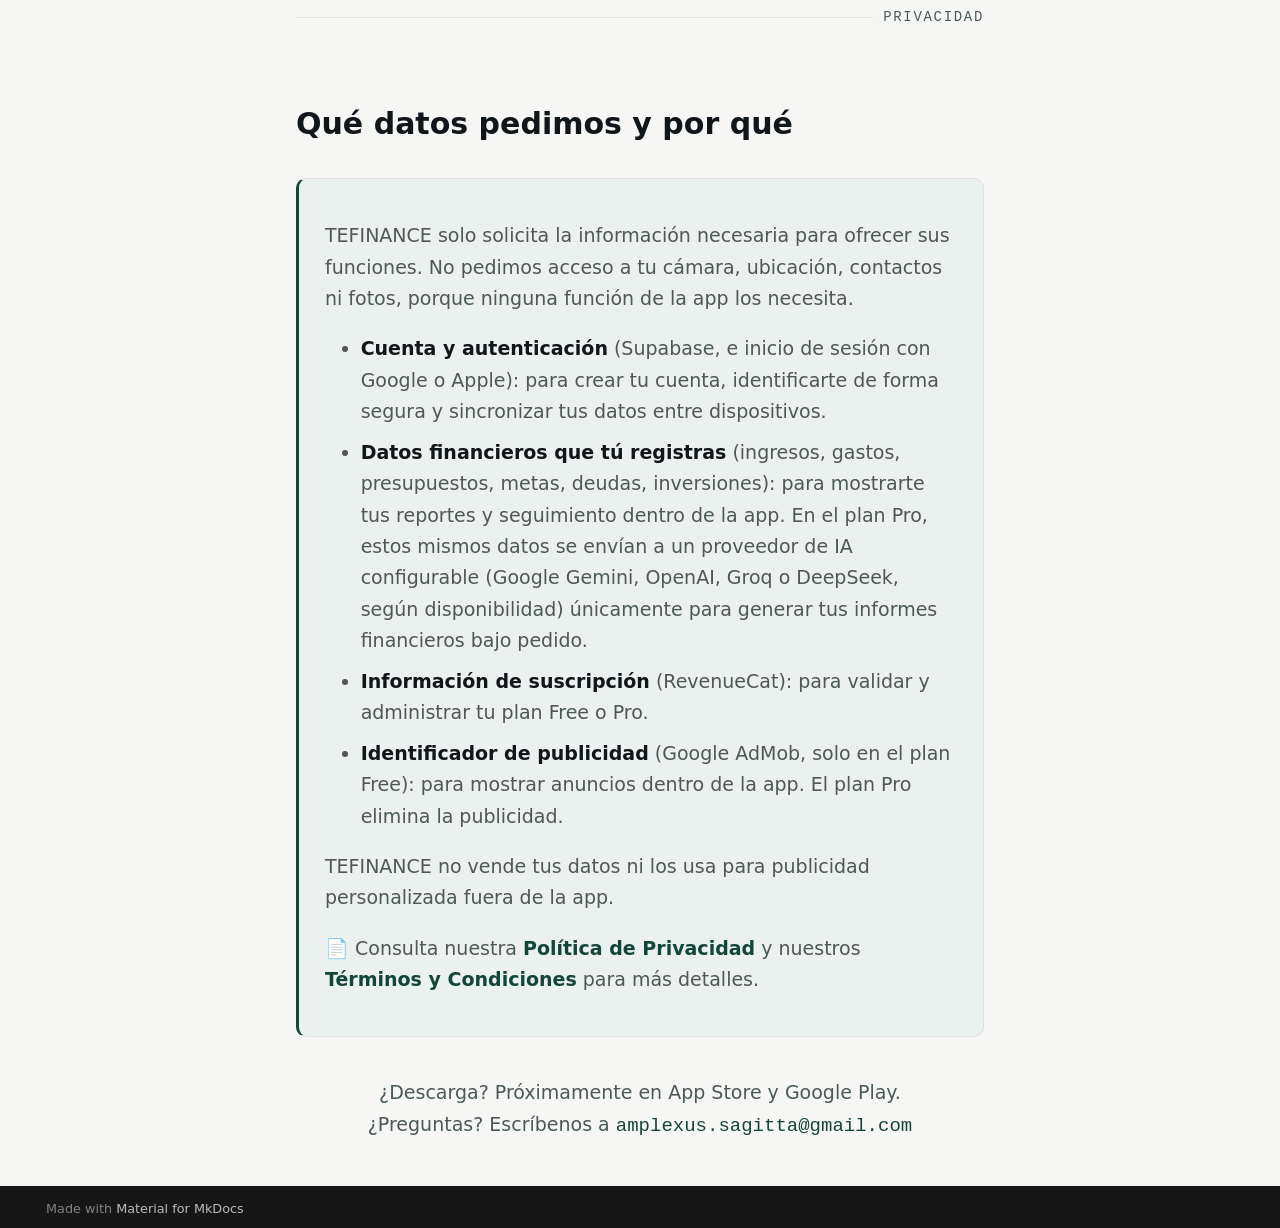
==== commit 822a1b42: "Deployed 8c138f7 with MkDocs version: 1.6.1" ====
--- a/index.html
+++ b/index.html
@@ -654,7 +654,7 @@
 <img alt="Captura de pantalla de la app TEFINANCE" class="phone-image" src="assets/suscripcion.png" style="width:150px" /></p>
 </div>
 </div>
-<p>Desarrollada por <strong>MBL Development</strong> (entidad responsable ubicada en Estados Unidos, operada por una persona física).</p>
+<p>Desarrollada por <strong>MBL Development</strong> (entidad responsable ubicada en Estados Unidos).</p>
 <div class="tf-rule"><span>Funciones</span></div>
 
 <p class="tf-section-title">¿Qué puedes hacer con TEFINANCE?</p>
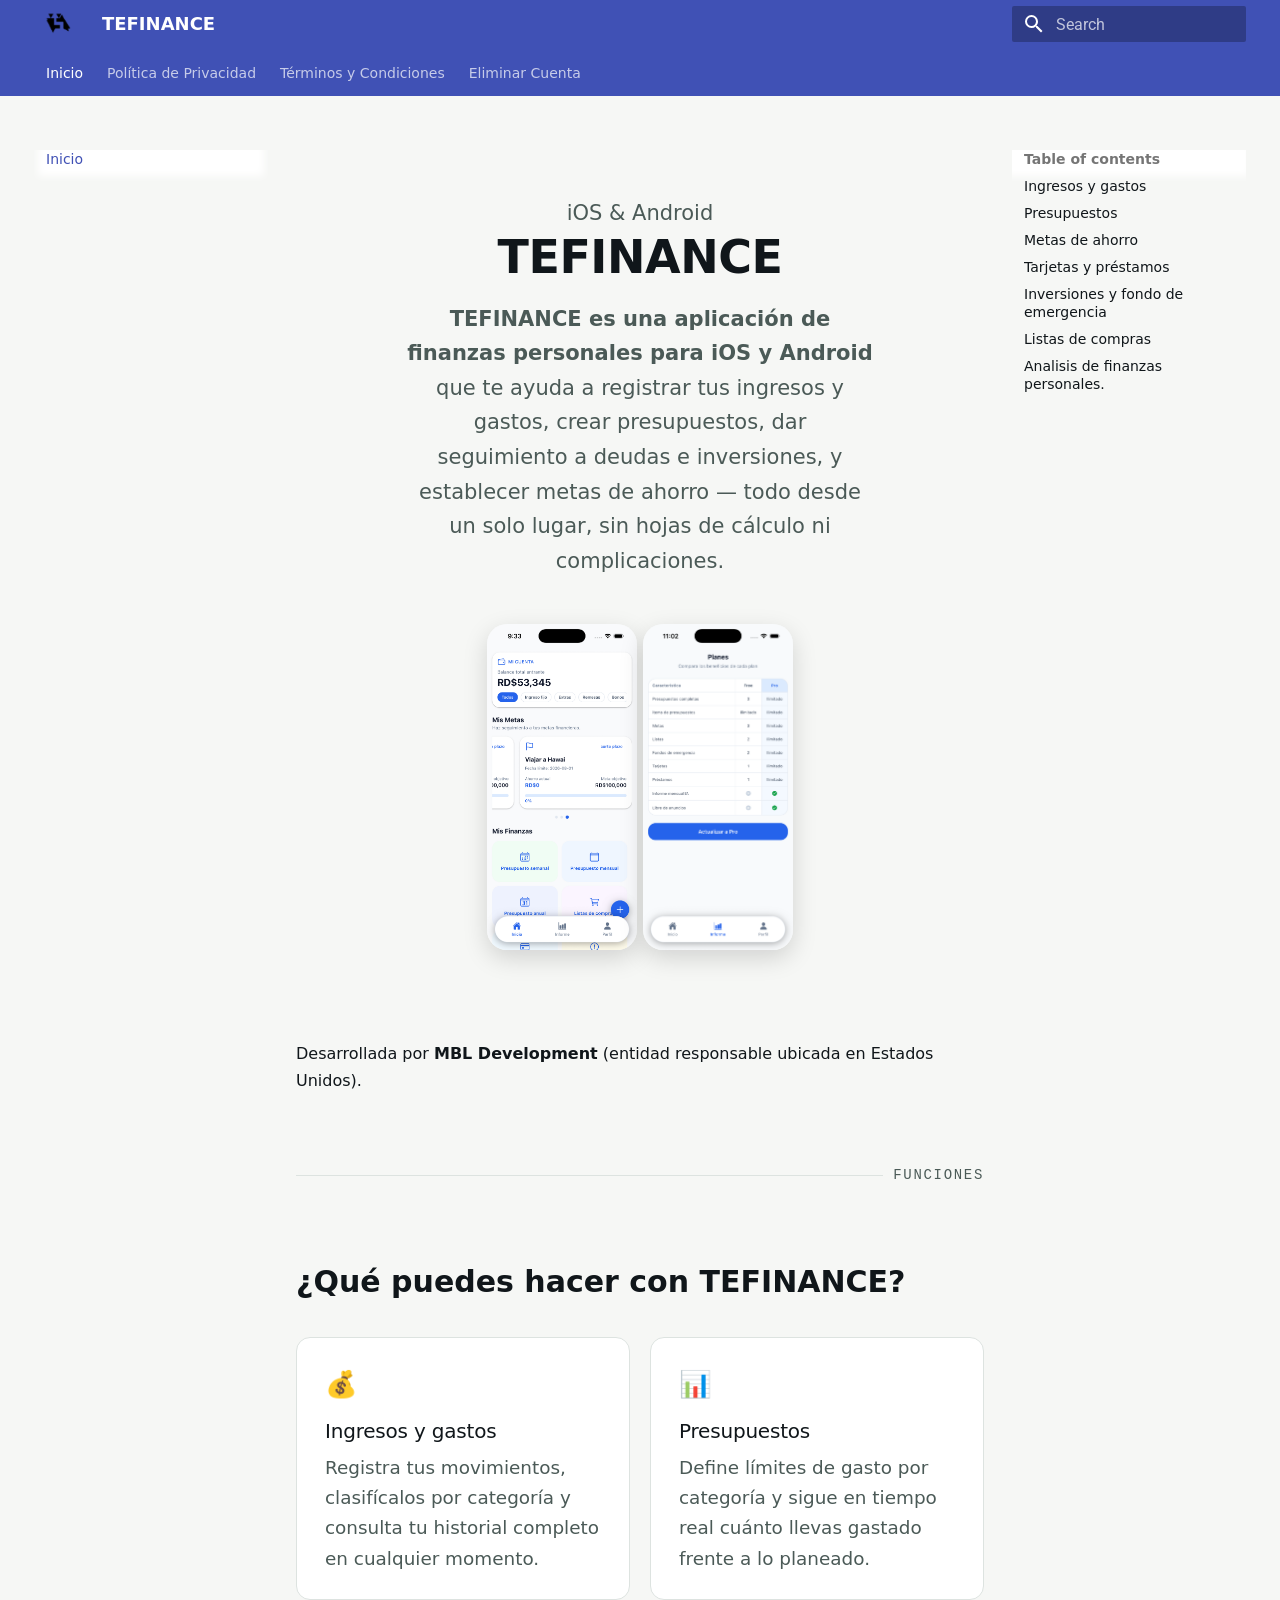
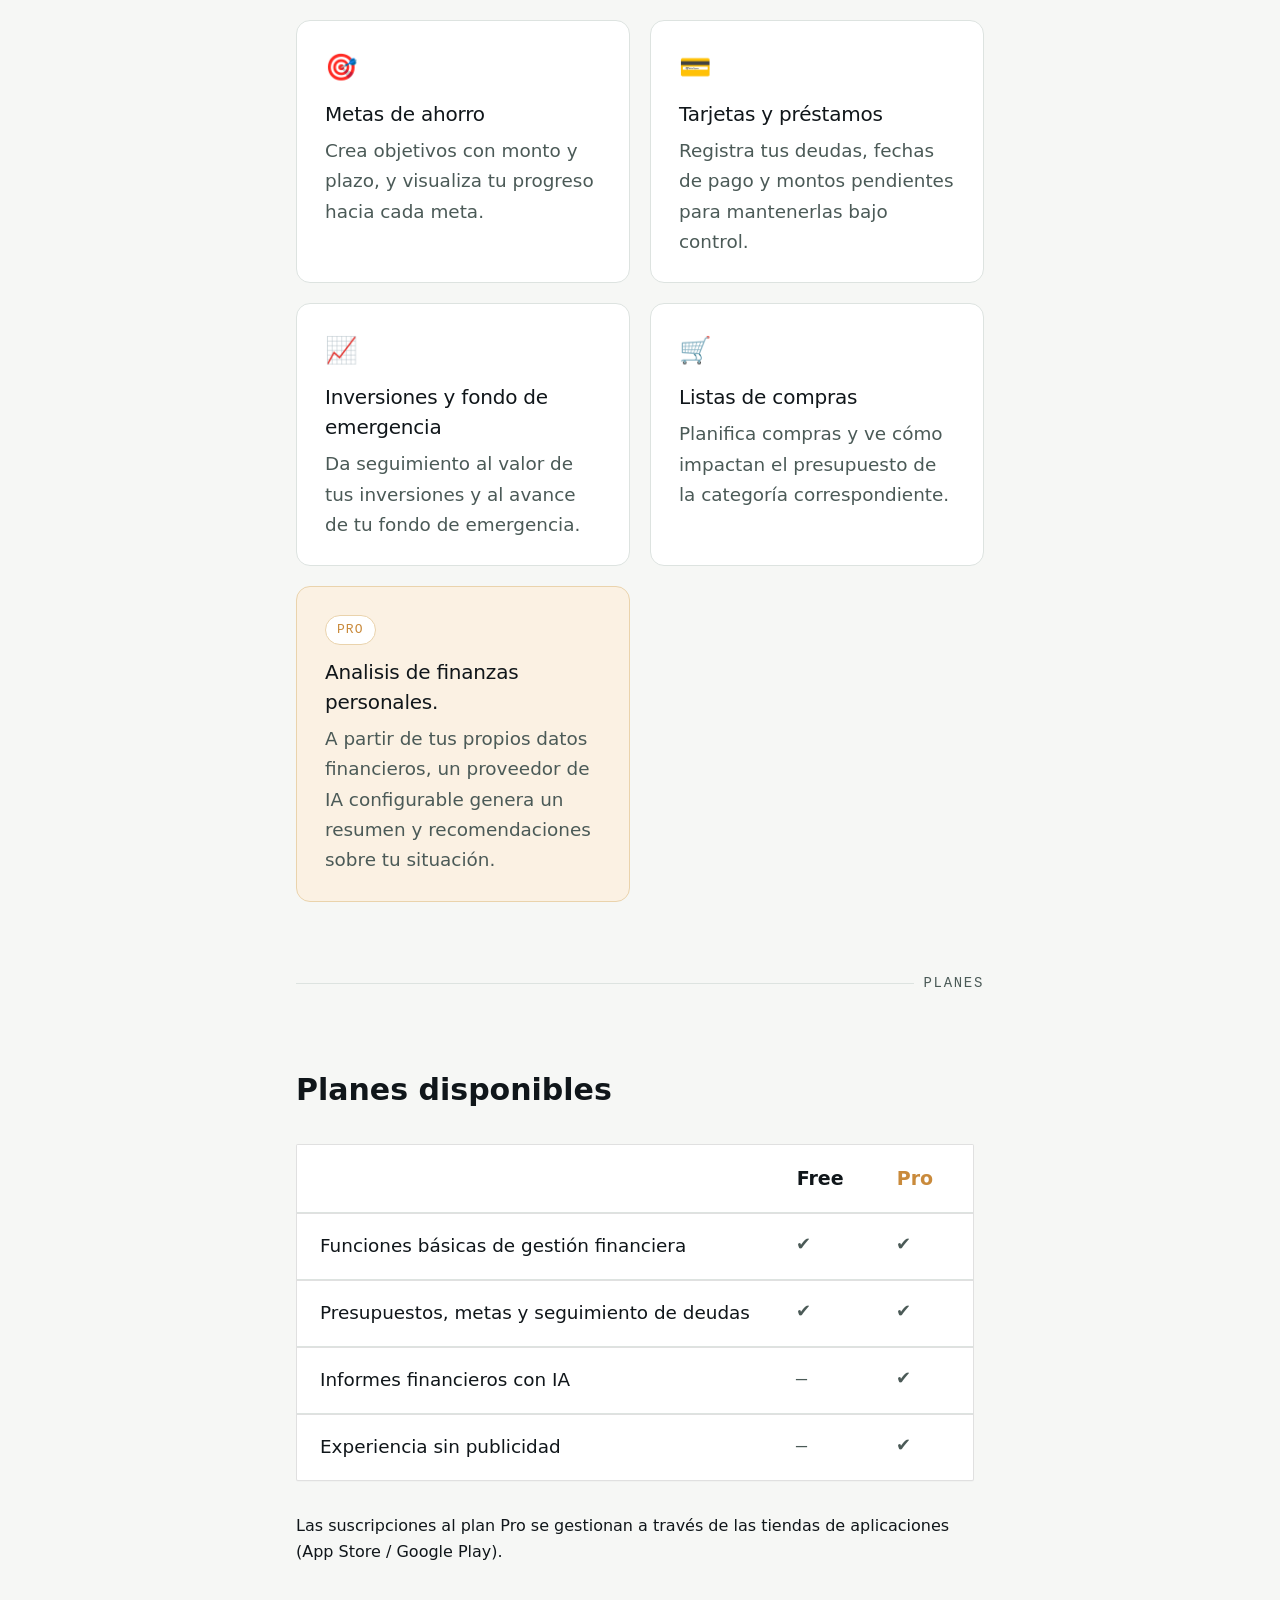
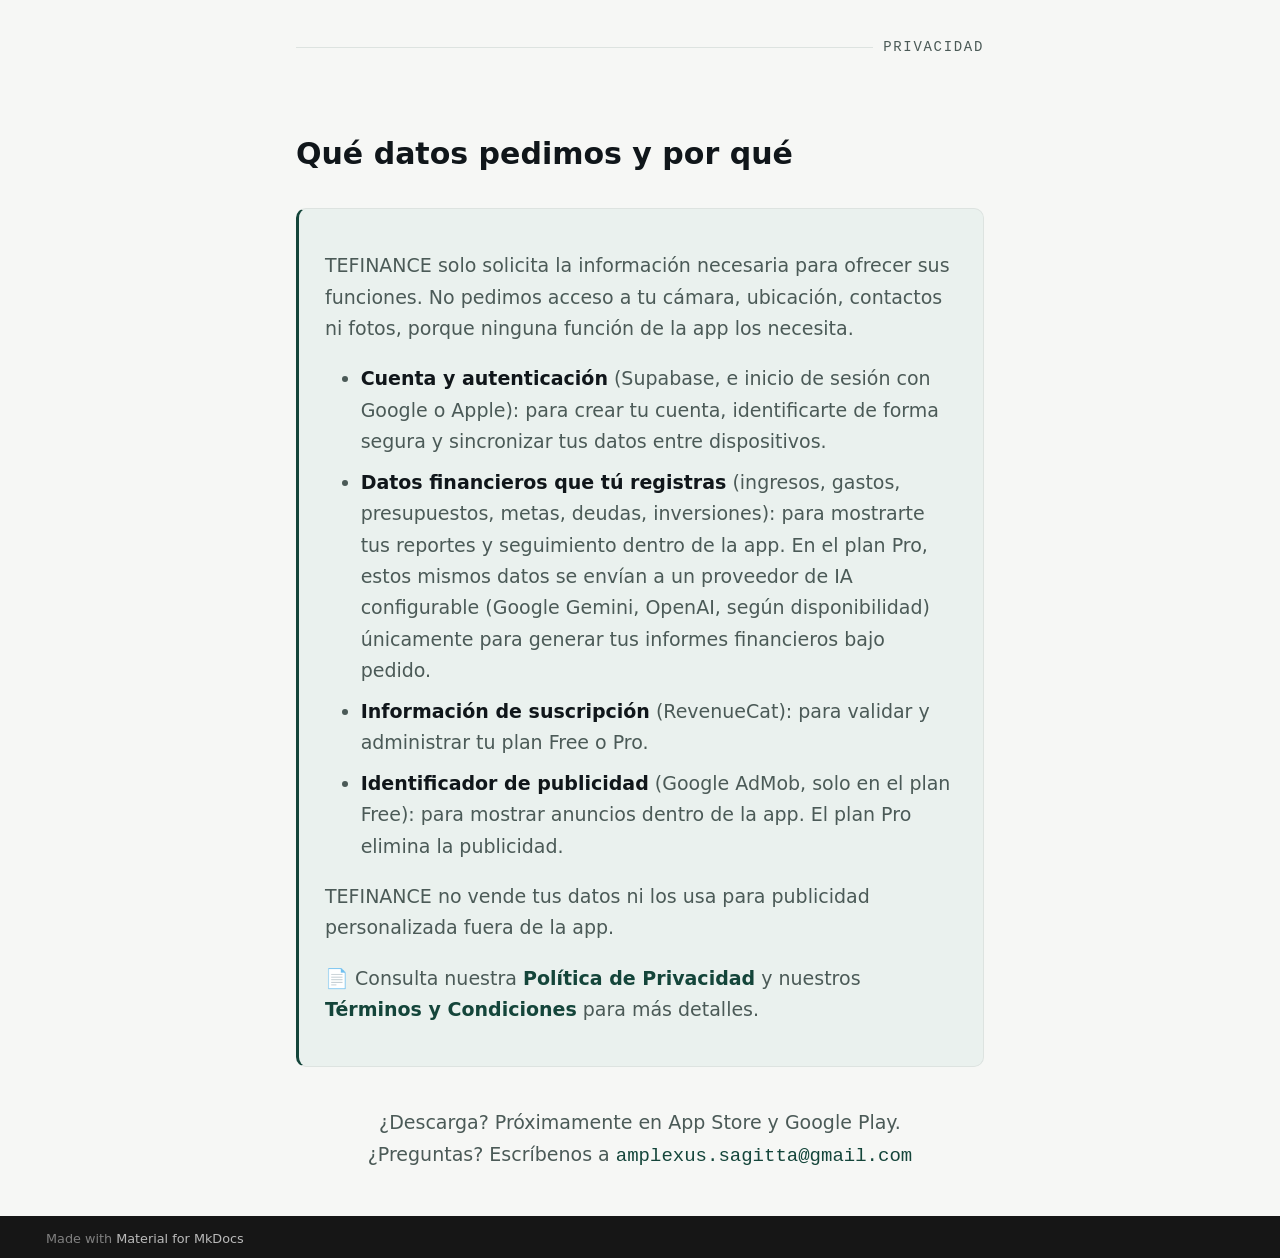
==== commit 9f66c819: "Deployed 4124418 with MkDocs version: 1.6.1" ====
--- a/index.html
+++ b/index.html
@@ -426,10 +426,10 @@
 </li>
       
         <li class="md-nav__item">
-  <a href="#informes-con-ia" class="md-nav__link">
-    <span class="md-ellipsis">
-      
-        Informes con IA
+  <a href="#analisis-de-finanzas-personales" class="md-nav__link">
+    <span class="md-ellipsis">
+      
+        Analisis de finanzas personales.
       
     </span>
   </a>
@@ -618,10 +618,10 @@
 </li>
       
         <li class="md-nav__item">
-  <a href="#informes-con-ia" class="md-nav__link">
-    <span class="md-ellipsis">
-      
-        Informes con IA
+  <a href="#analisis-de-finanzas-personales" class="md-nav__link">
+    <span class="md-ellipsis">
+      
+        Analisis de finanzas personales.
       
     </span>
   </a>
@@ -692,7 +692,7 @@
 </div>
 <div class="tf-card tf-card-pro">
 <p><span class="tf-card-badge">Pro</span></p>
-<h3 id="informes-con-ia">Informes con IA</h3>
+<h3 id="analisis-de-finanzas-personales">Analisis de finanzas personales.</h3>
 <p>A partir de tus propios datos financieros, un proveedor de IA configurable genera un resumen y recomendaciones sobre tu situación.</p>
 </div>
 </div>
@@ -733,7 +733,7 @@
 </tbody>
 </table>
 </div>
-<p>Las suscripciones al plan Pro se gestionan a través de RevenueCat y de las tiendas de aplicaciones (App Store / Google Play).</p>
+<p>Las suscripciones al plan Pro se gestionan a través de las tiendas de aplicaciones (App Store / Google Play).</p>
 <div class="tf-rule"><span>Privacidad</span></div>
 
 <p class="tf-section-title">Qué datos pedimos y por qué</p>
@@ -742,7 +742,7 @@
 <p>TEFINANCE solo solicita la información necesaria para ofrecer sus funciones. No pedimos acceso a tu cámara, ubicación, contactos ni fotos, porque ninguna función de la app los necesita.</p>
 <ul>
 <li><strong>Cuenta y autenticación</strong> (Supabase, e inicio de sesión con Google o Apple): para crear tu cuenta, identificarte de forma segura y sincronizar tus datos entre dispositivos.</li>
-<li><strong>Datos financieros que tú registras</strong> (ingresos, gastos, presupuestos, metas, deudas, inversiones): para mostrarte tus reportes y seguimiento dentro de la app. En el plan Pro, estos mismos datos se envían a un proveedor de IA configurable (Google Gemini, OpenAI, Groq o DeepSeek, según disponibilidad) únicamente para generar tus informes financieros bajo pedido.</li>
+<li><strong>Datos financieros que tú registras</strong> (ingresos, gastos, presupuestos, metas, deudas, inversiones): para mostrarte tus reportes y seguimiento dentro de la app. En el plan Pro, estos mismos datos se envían a un proveedor de IA configurable (Google Gemini, OpenAI, según disponibilidad) únicamente para generar tus informes financieros bajo pedido.</li>
 <li><strong>Información de suscripción</strong> (RevenueCat): para validar y administrar tu plan Free o Pro.</li>
 <li><strong>Identificador de publicidad</strong> (Google AdMob, solo en el plan Free): para mostrar anuncios dentro de la app. El plan Pro elimina la publicidad.</li>
 </ul>
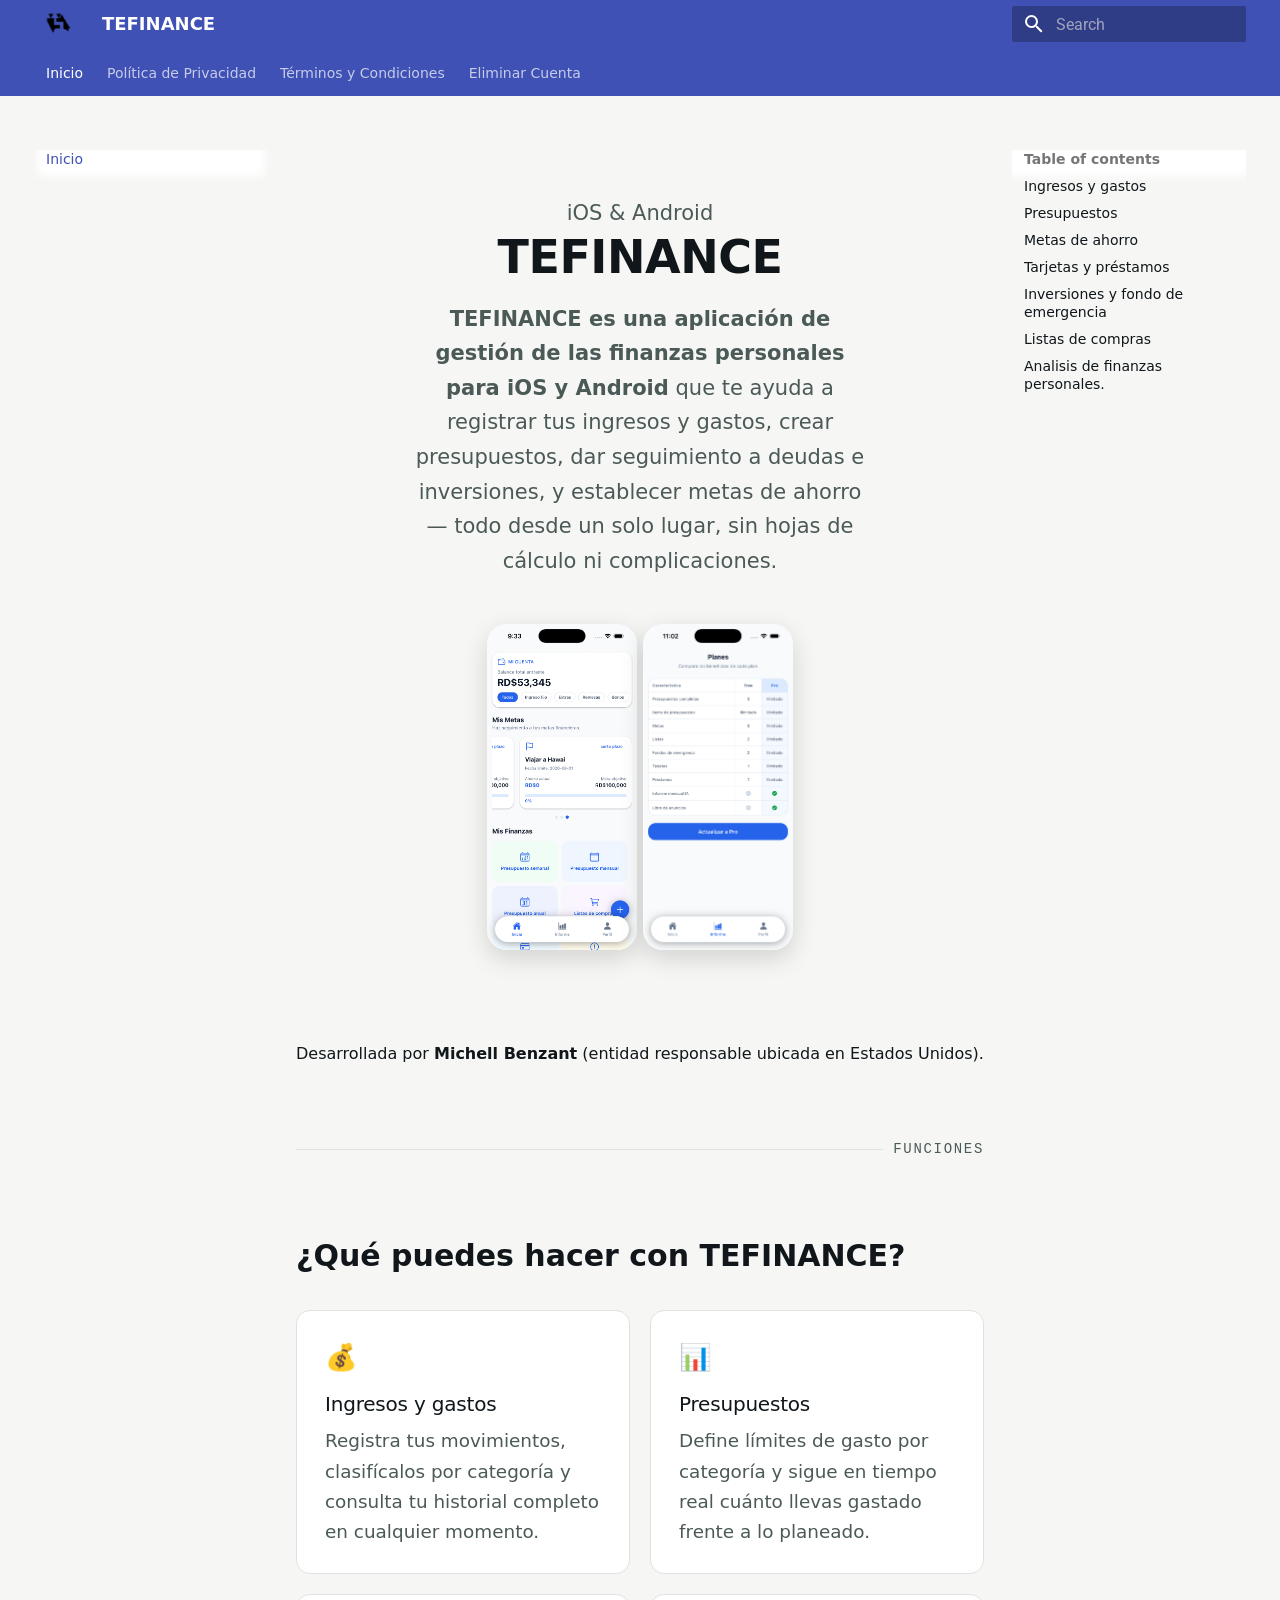
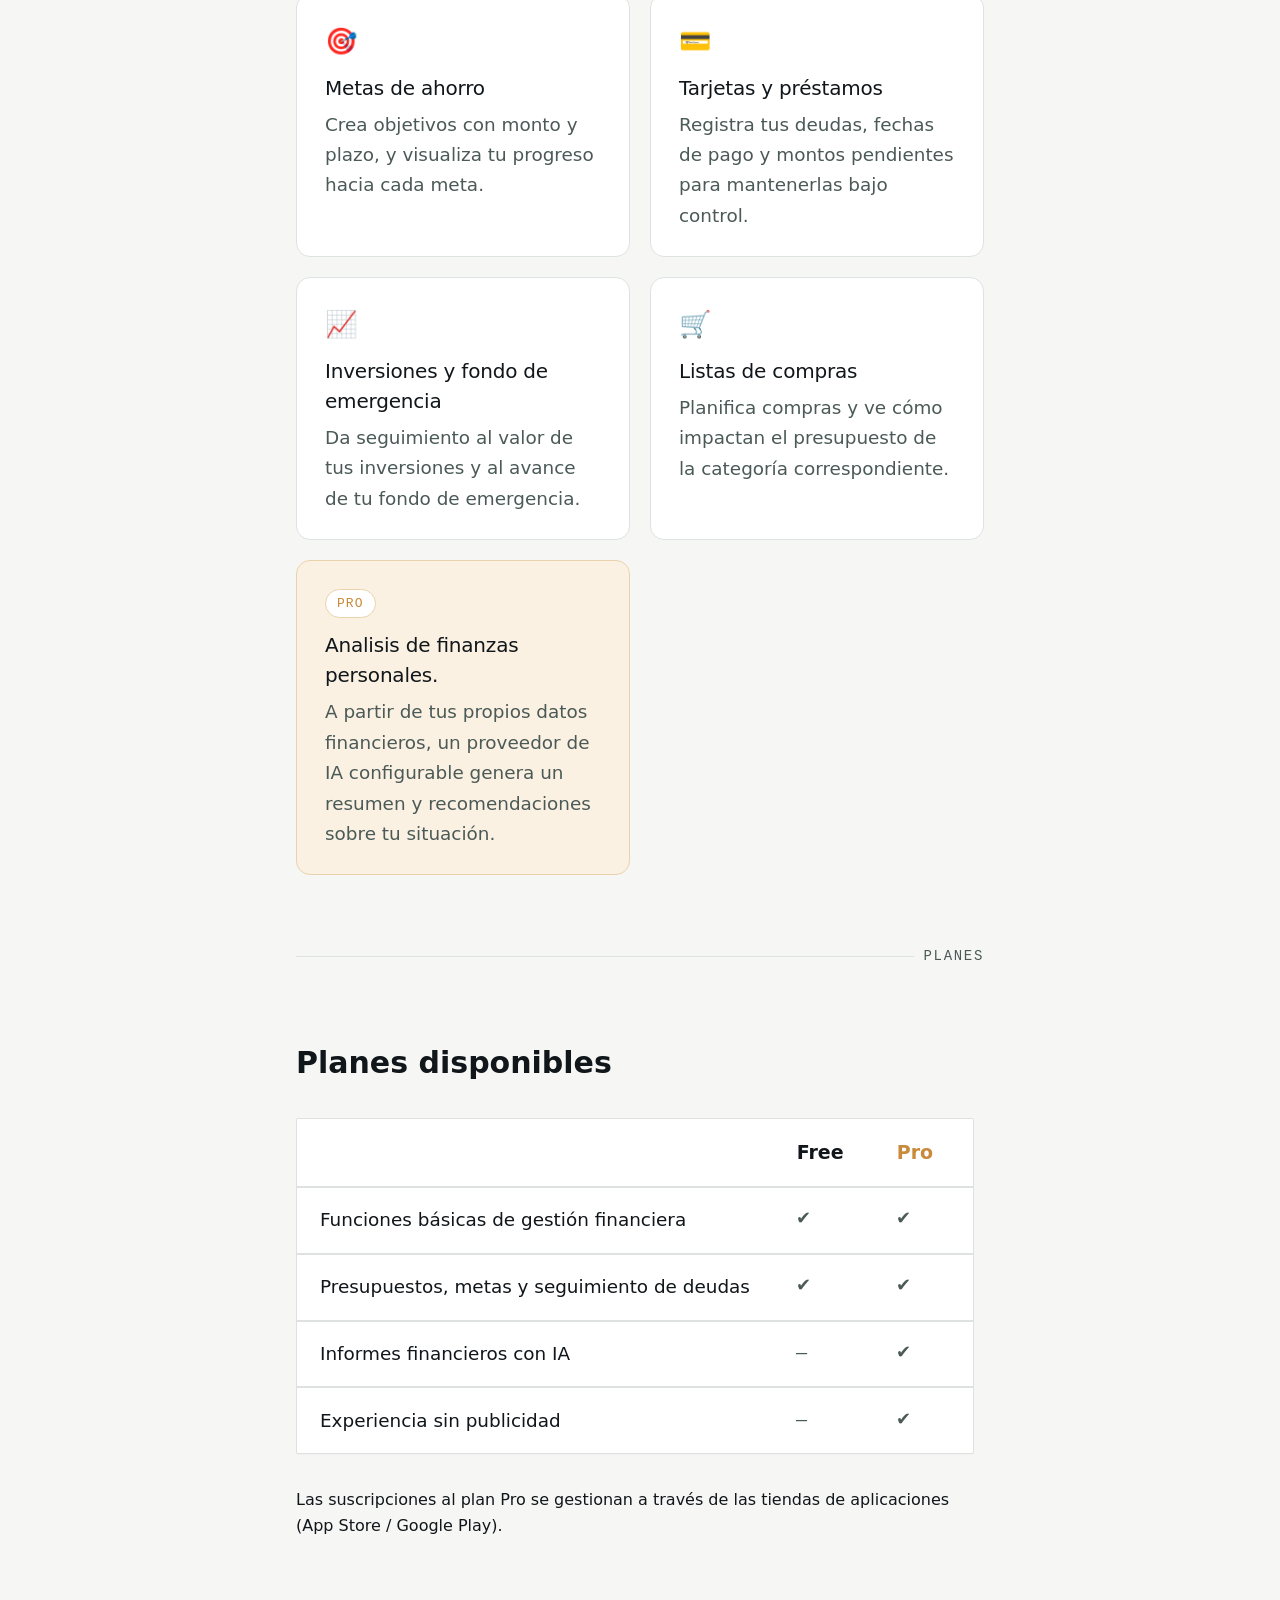
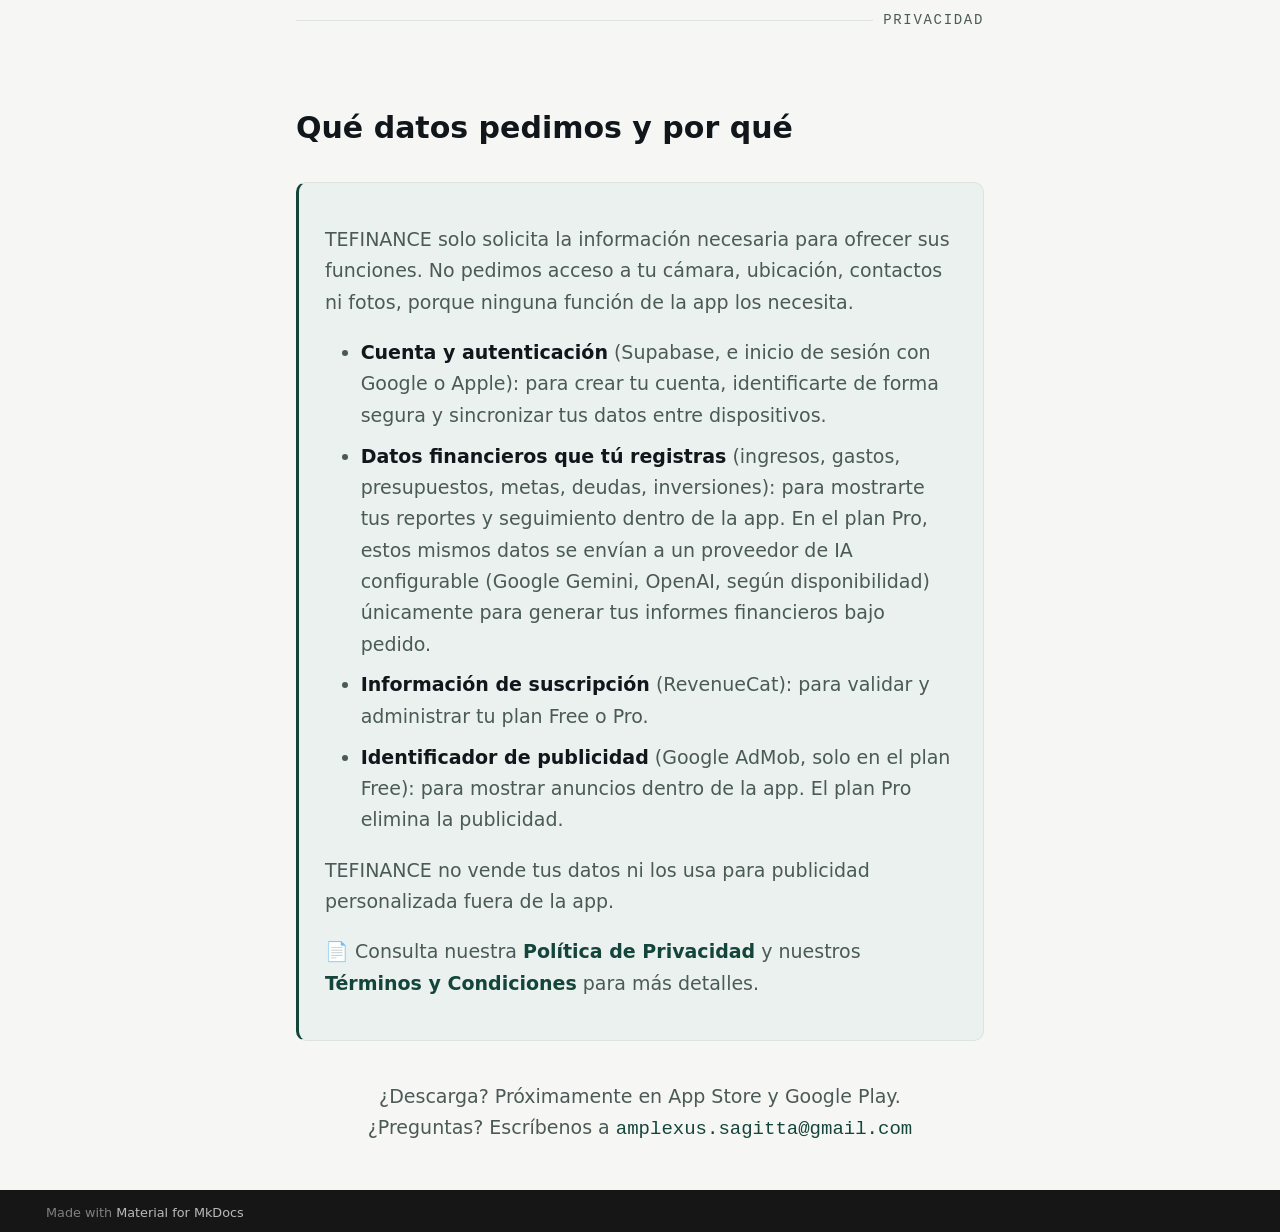
==== commit d3d914b1: "Deployed a685d0c with MkDocs version: 1.6.1" ====
--- a/index.html
+++ b/index.html
@@ -648,13 +648,13 @@
 <div class="tf-hero">
 <p class="tf-eyebrow">iOS &amp; Android</p>
 <h1 id="tefinance">TEFINANCE</h1>
-<p><strong>TEFINANCE es una aplicación de finanzas personales para iOS y Android</strong> que te ayuda a registrar tus ingresos y gastos, crear presupuestos, dar seguimiento a deudas e inversiones, y establecer metas de ahorro — todo desde un solo lugar, sin hojas de cálculo ni complicaciones.</p>
+<p><strong>TEFINANCE es una aplicación de gestión de las finanzas personales para iOS y Android</strong> que te ayuda a registrar tus ingresos y gastos, crear presupuestos, dar seguimiento a deudas e inversiones, y establecer metas de ahorro — todo desde un solo lugar, sin hojas de cálculo ni complicaciones.</p>
 <div class="tf-hero-shots">
 <p><img alt="Captura de pantalla de la app TEFINANCE" class="phone-image" src="assets/iphone.jpg" style="width:150px" />
 <img alt="Captura de pantalla de la app TEFINANCE" class="phone-image" src="assets/suscripcion.png" style="width:150px" /></p>
 </div>
 </div>
-<p>Desarrollada por <strong>MBL Development</strong> (entidad responsable ubicada en Estados Unidos).</p>
+<p>Desarrollada por <strong>Michell Benzant</strong> (entidad responsable ubicada en Estados Unidos).</p>
 <div class="tf-rule"><span>Funciones</span></div>
 
 <p class="tf-section-title">¿Qué puedes hacer con TEFINANCE?</p>
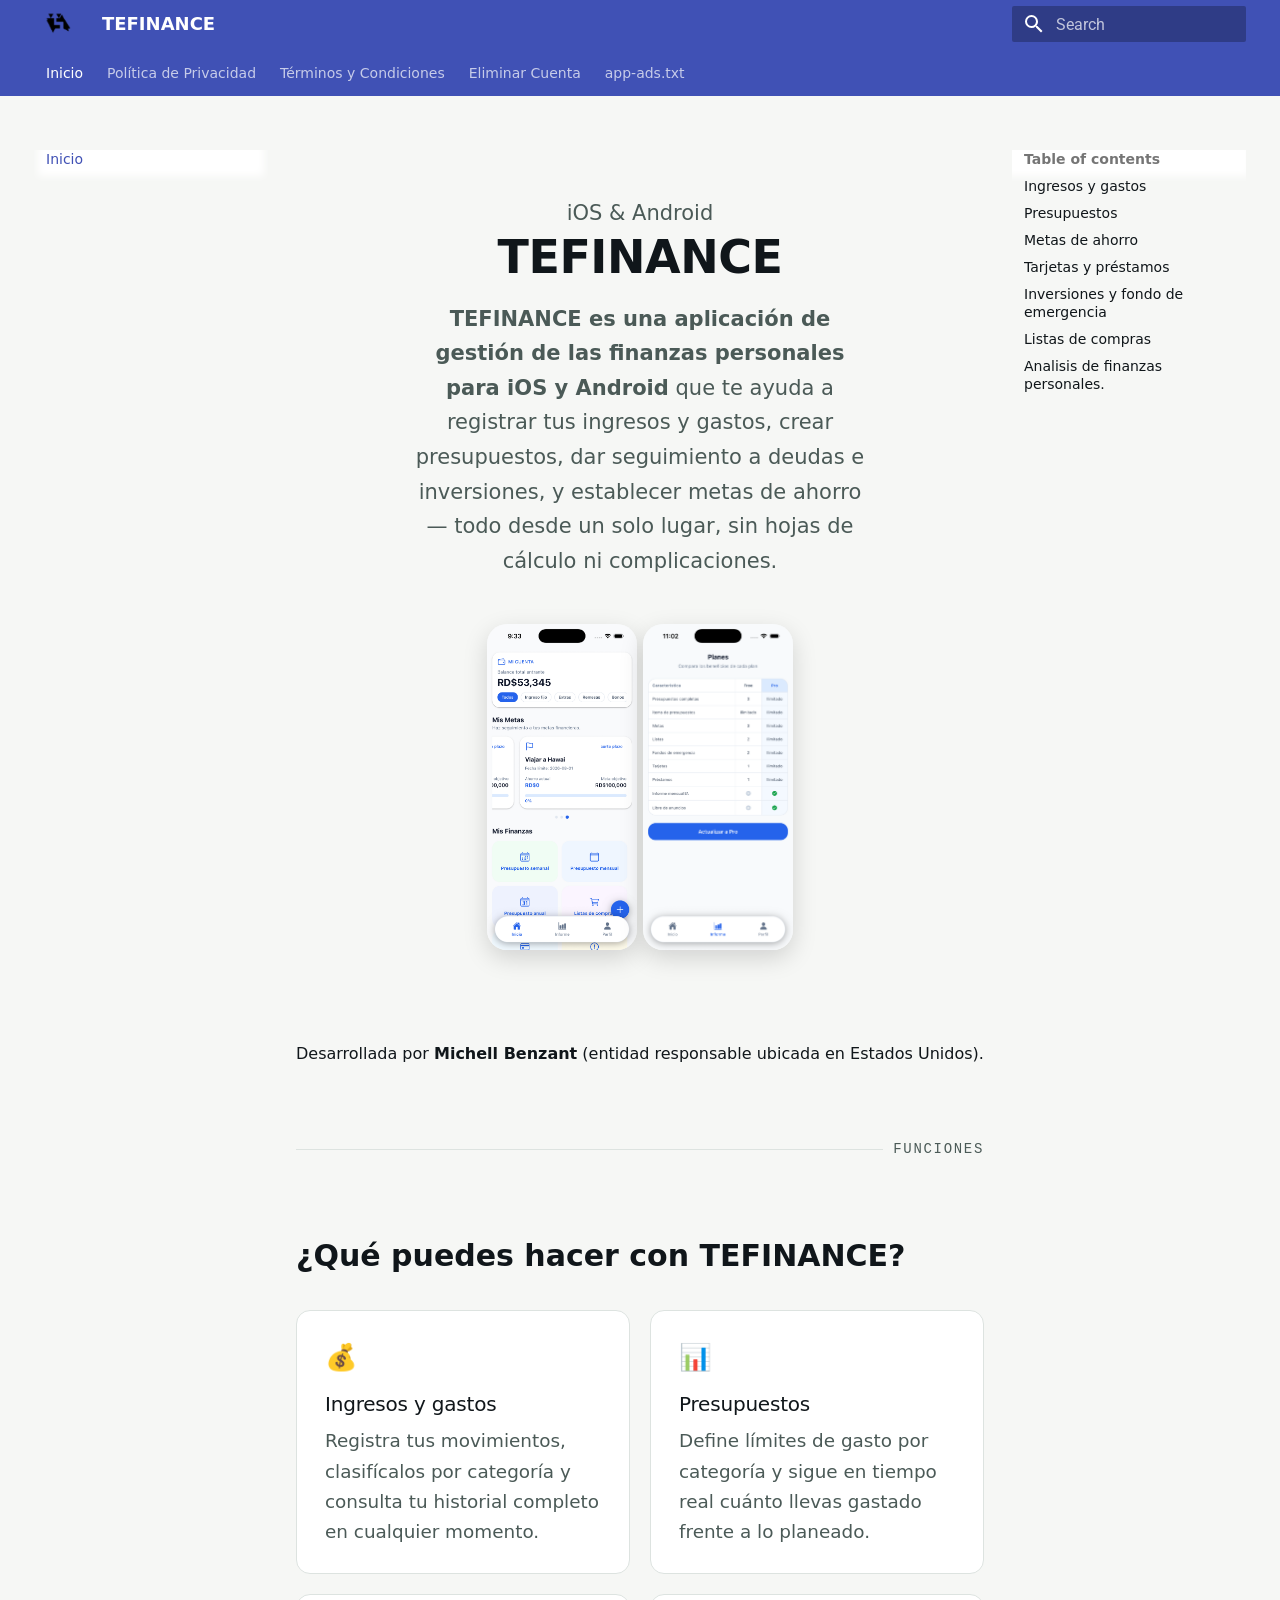
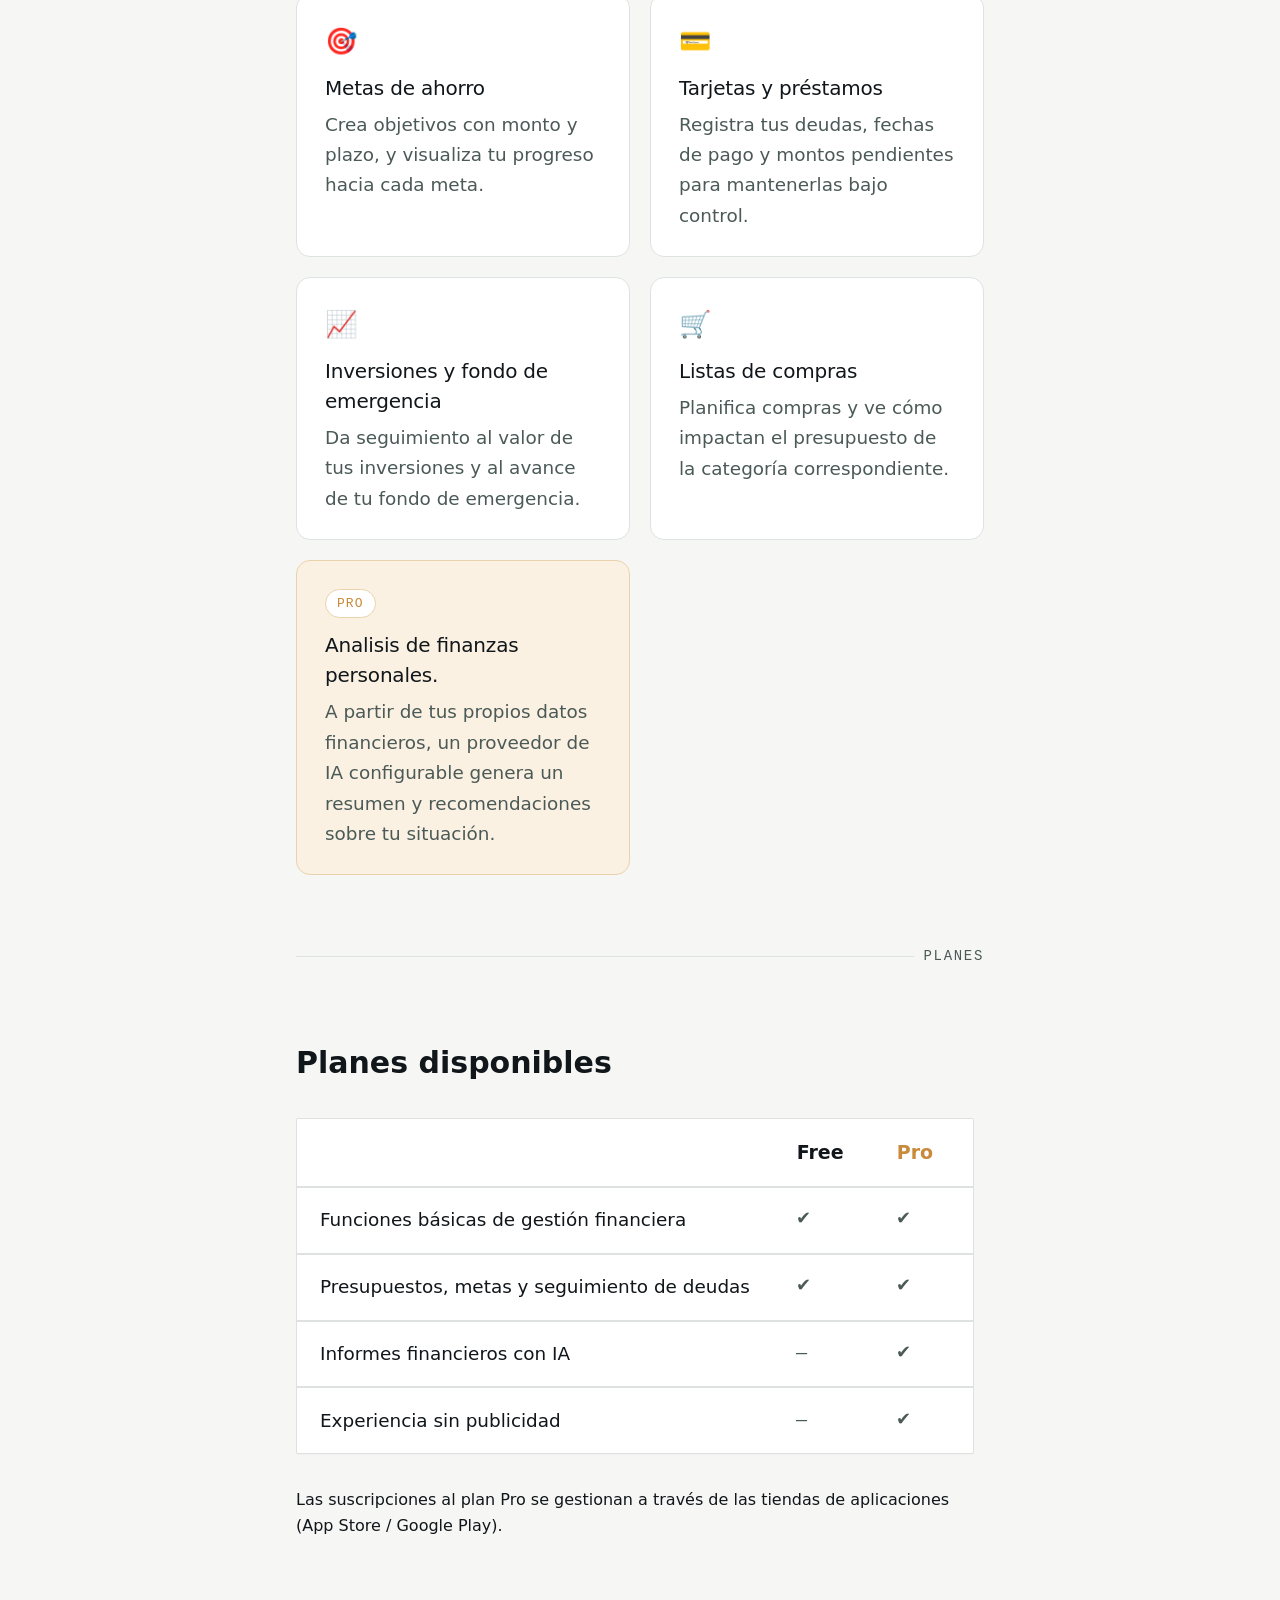
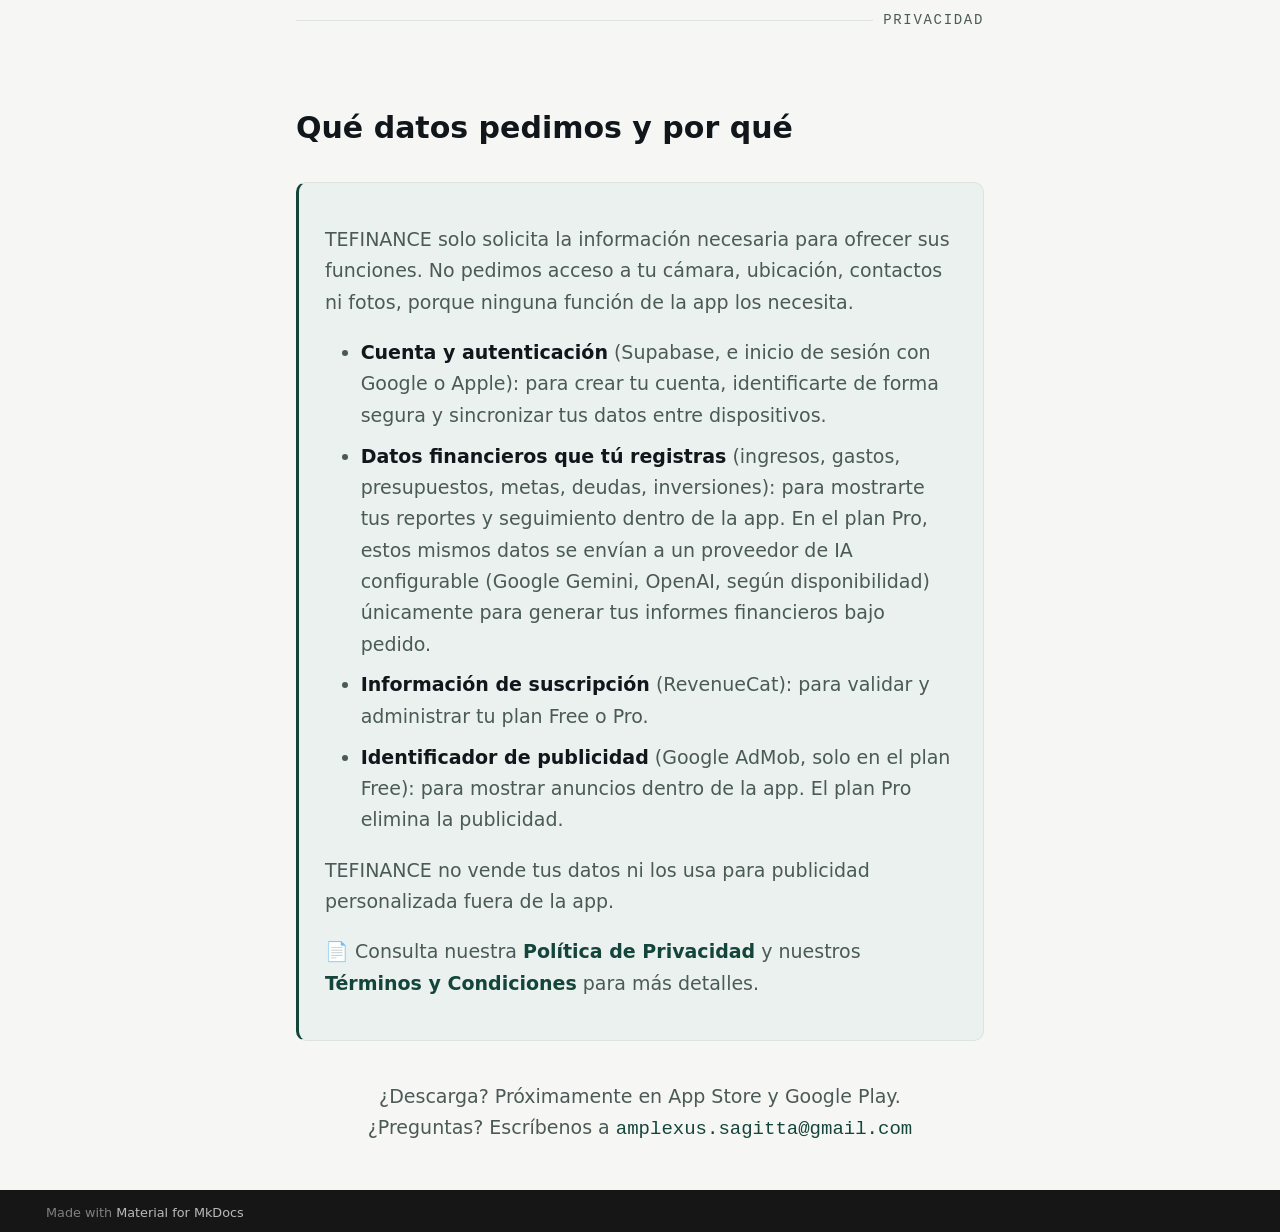
==== commit ada6a404: "Deployed a685d0c with MkDocs version: 1.6.1" ====
--- a/index.html
+++ b/index.html
@@ -261,6 +261,25 @@
   
 
       
+        
+  
+  
+  
+  
+    <li class="md-tabs__item">
+      <a href="app-ads.txt" class="md-tabs__link">
+        
+  
+  
+    
+  
+  app-ads.txt
+
+      </a>
+    </li>
+  
+
+      
     </ul>
   </div>
 </nav>
@@ -513,6 +532,33 @@
     
   
     Eliminar Cuenta
+  
+
+    
+  </span>
+  
+  
+
+      </a>
+    </li>
+  
+
+    
+      
+      
+  
+  
+  
+  
+    <li class="md-nav__item">
+      <a href="app-ads.txt" class="md-nav__link">
+        
+  
+  
+  <span class="md-ellipsis">
+    
+  
+    app-ads.txt
   
 
     
